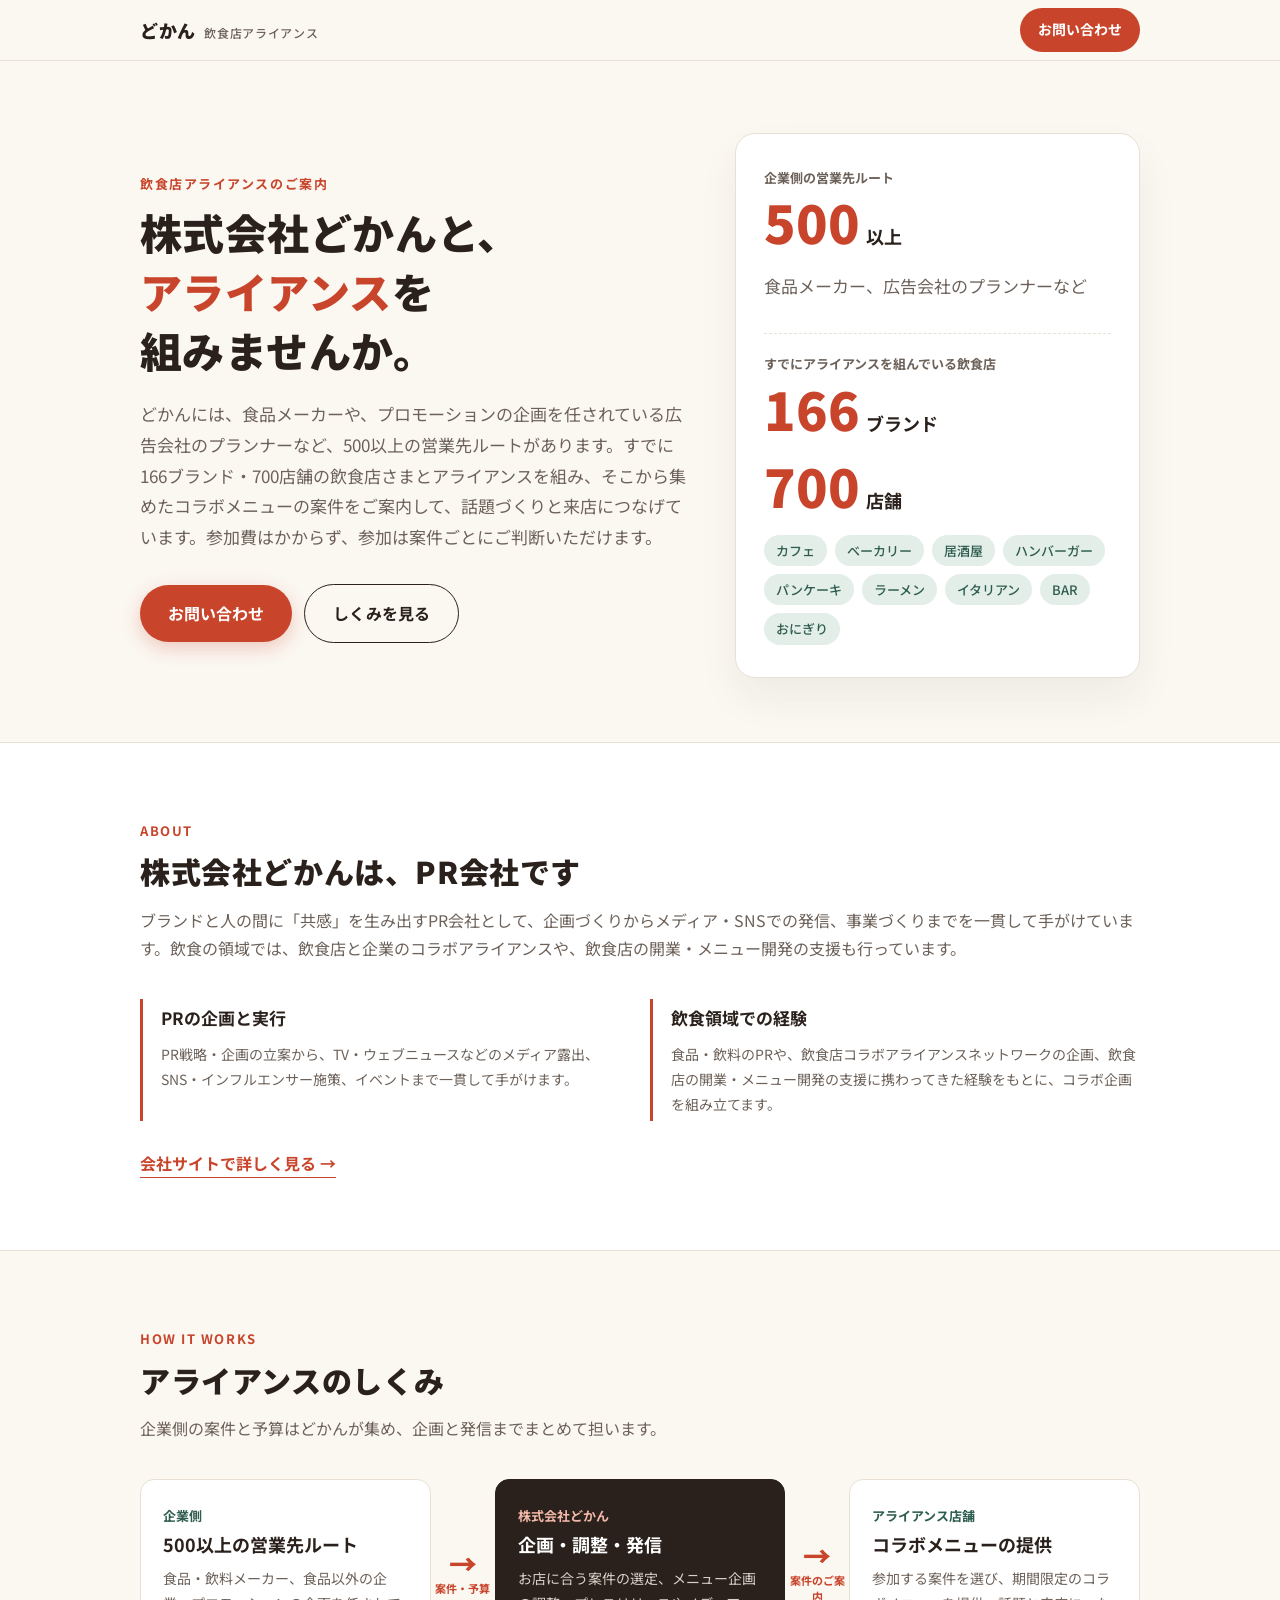
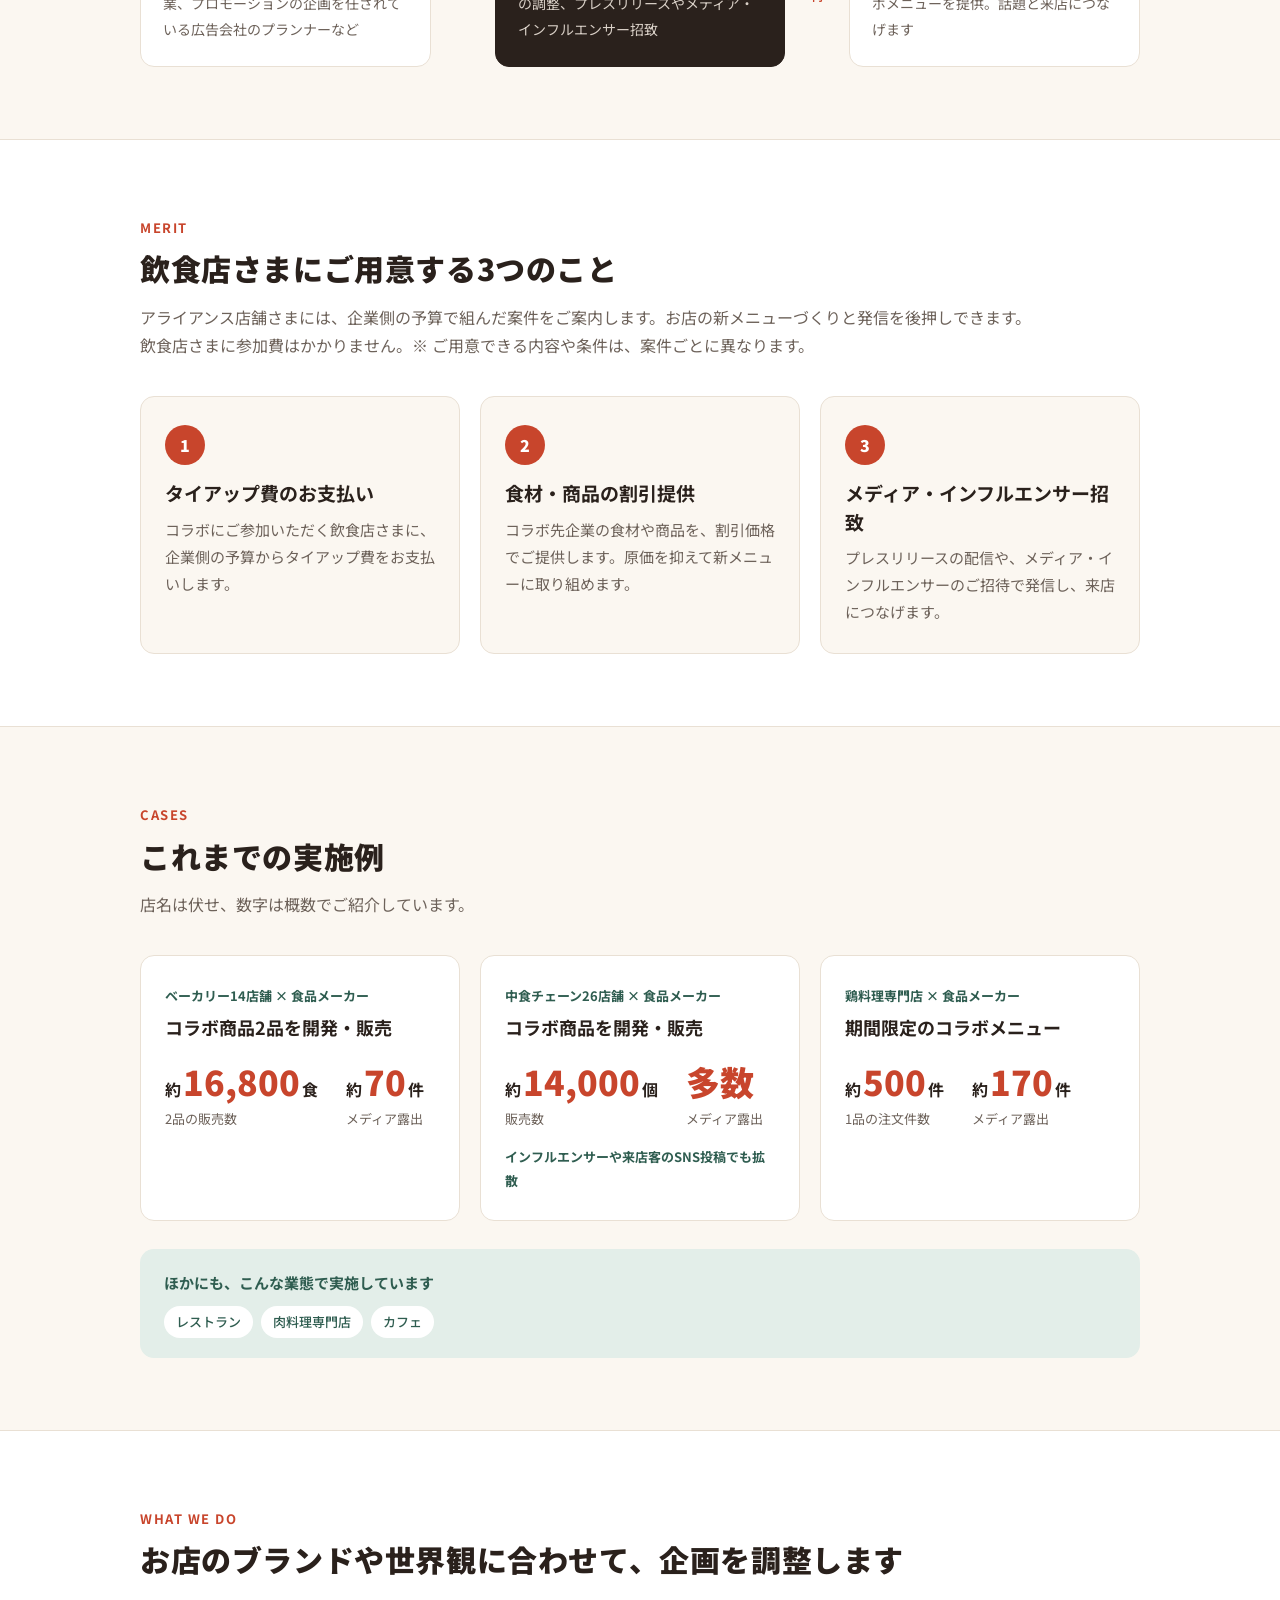
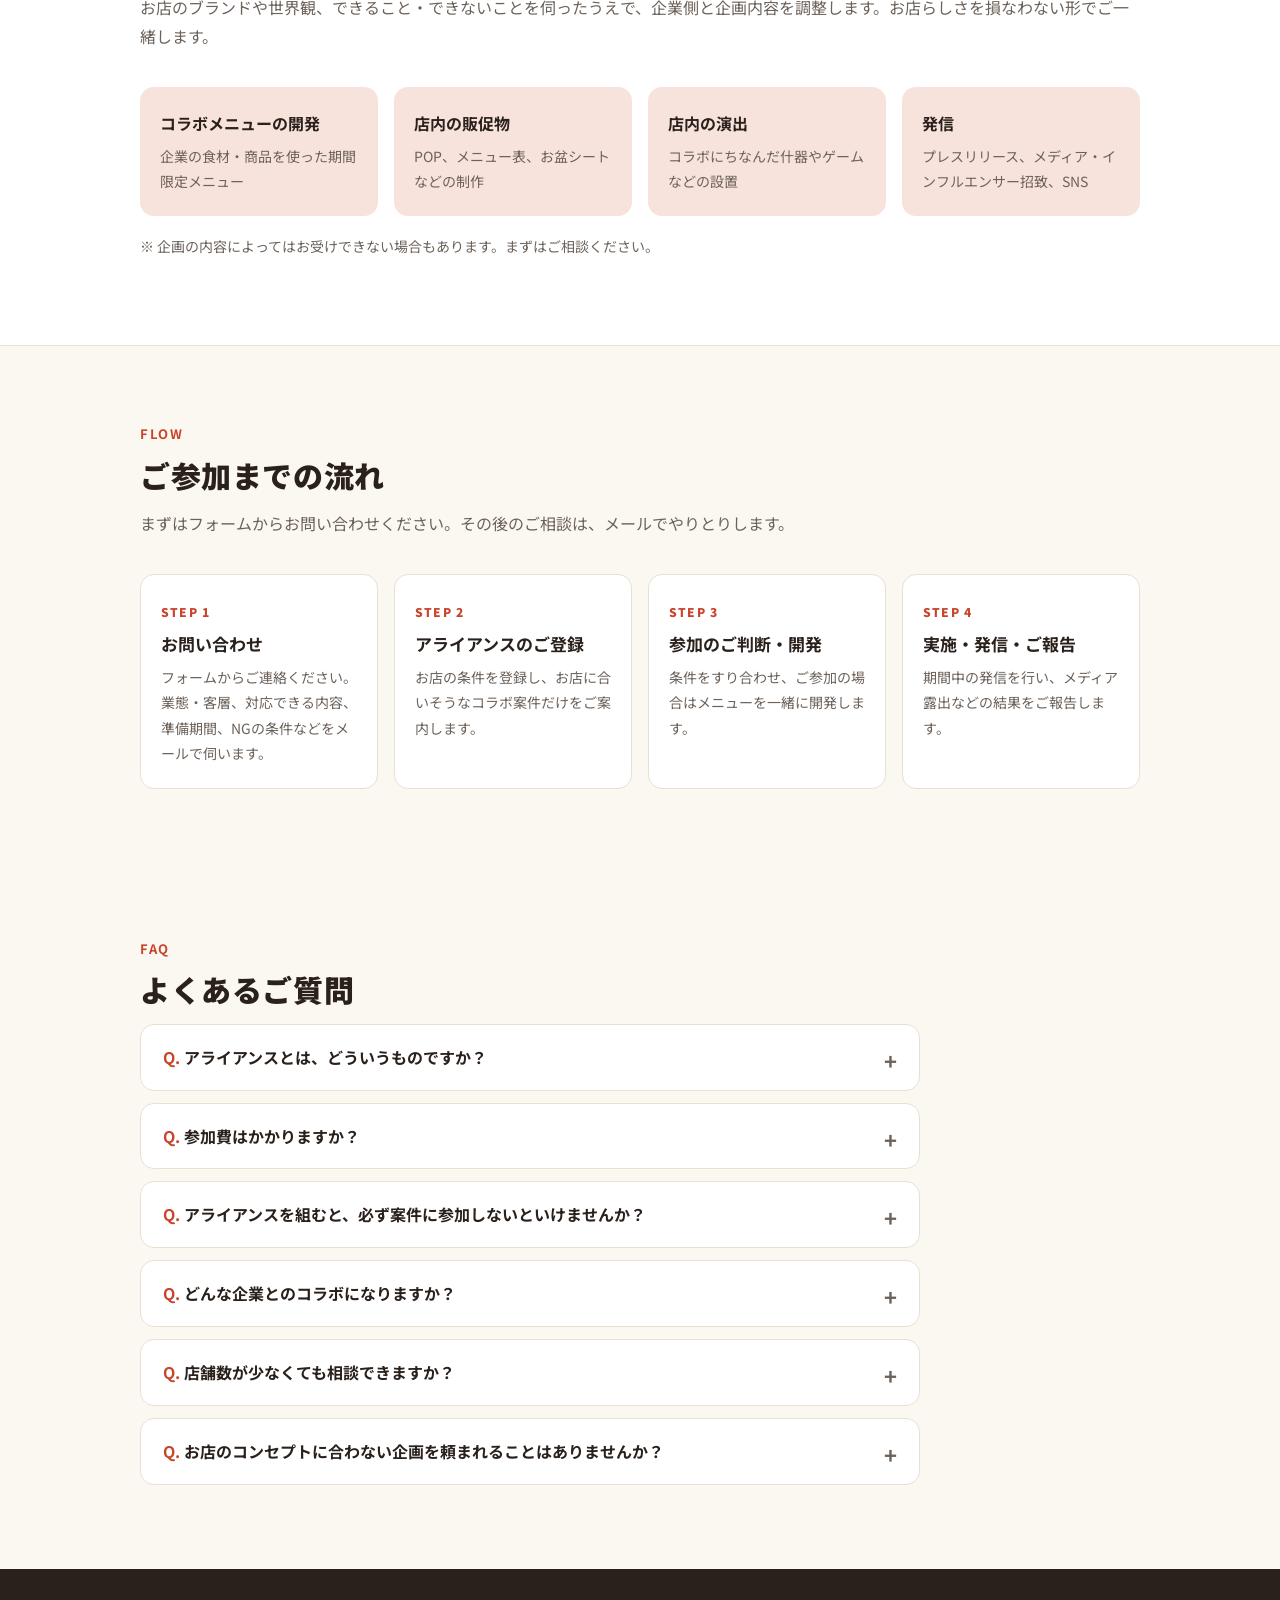
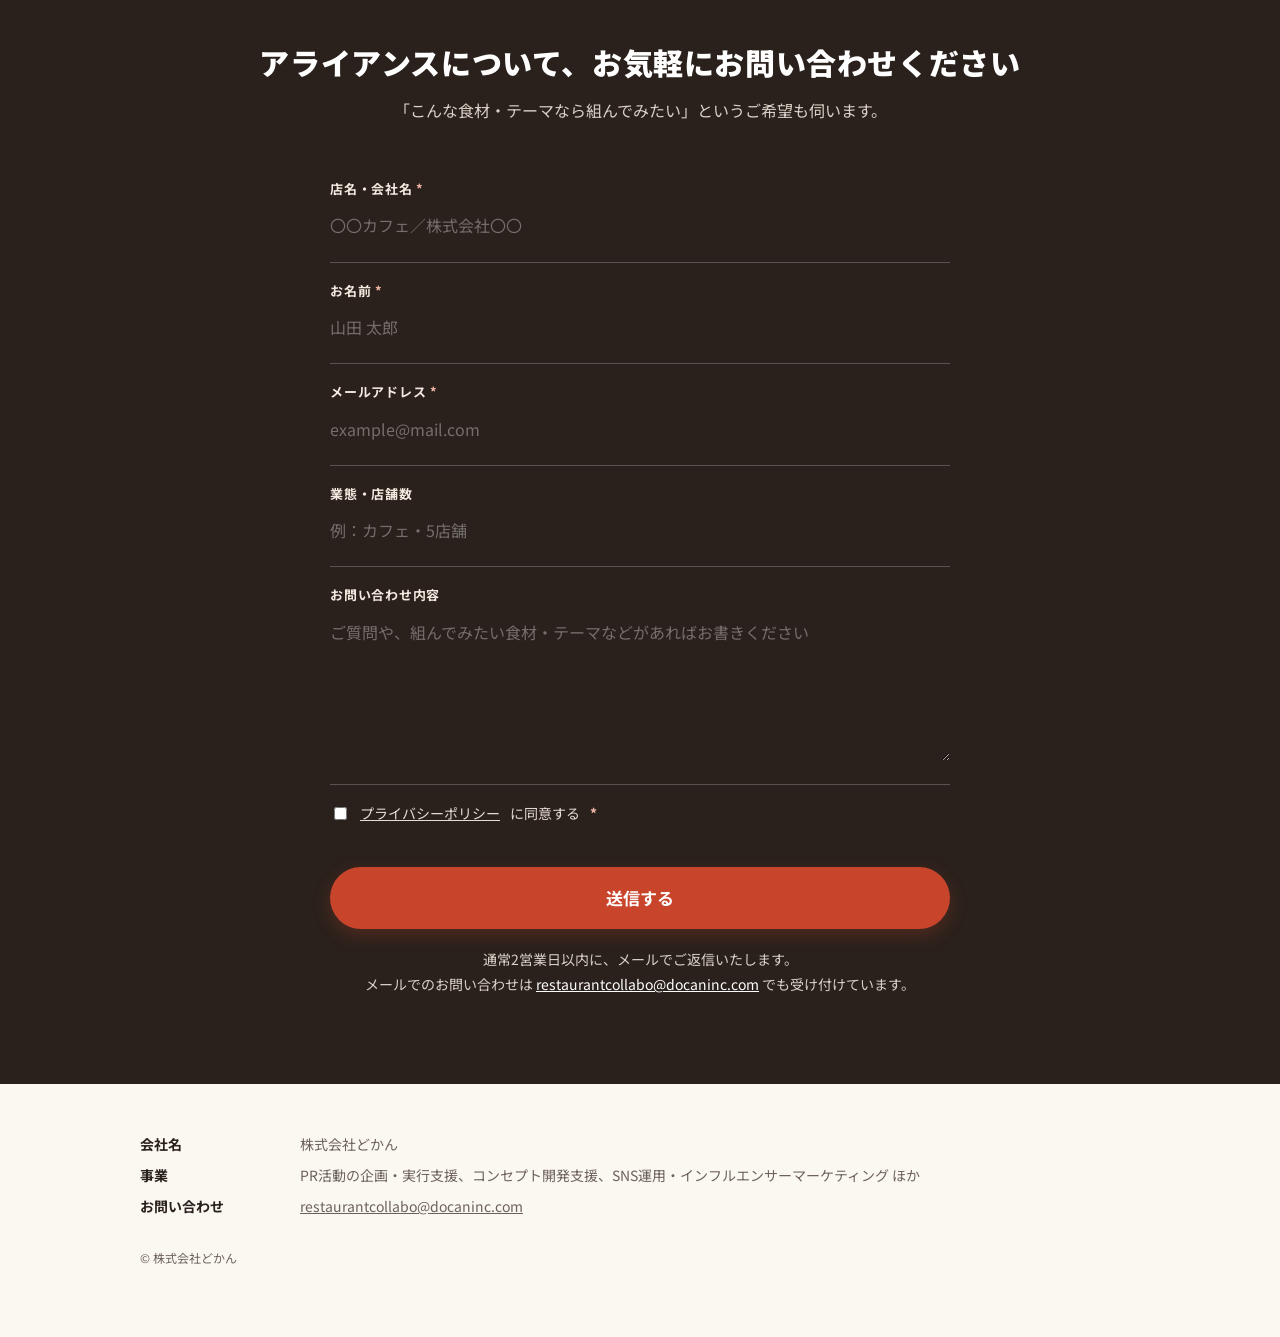
==== collabo/index.html @ 22792f96 "Microsoft Clarity（ヒートマップ・セッション録画）を導入 どこまで読まれ、どこで離脱しているかを見てサイト改善に使うため。  - コーポレート／PRエンジLP／飲食コラボLP 2種 の" ====
<!doctype html>
<html lang="ja">
<head>
<meta charset="utf-8">
<meta name="viewport" content="width=device-width, initial-scale=1">
<title>飲食店アライアンスのご案内｜株式会社どかん</title>
<meta name="robots" content="noindex, nofollow, noarchive">
<meta name="description" content="株式会社どかんの飲食店アライアンスのご案内。食品メーカーや広告会社のプランナーなど500以上の営業先ルートから集めたコラボ案件を、アライアンス店舗さまにご案内します。">
<link rel="icon" href="/favicon.ico" sizes="any">
<link rel="icon" href="/favicon.png" type="image/png">
<link rel="apple-touch-icon" href="/apple-touch-icon.png">
<!-- Google tag (gtag.js)：本体サイトと同じ計測ID -->
<script async src="https://www.googletagmanager.com/gtag/js?id=G-6XGNHTK50G"></script>
<script>
  window.dataLayer = window.dataLayer || [];
  function gtag(){dataLayer.push(arguments);}
  gtag('js', new Date());
  gtag('config', 'G-6XGNHTK50G');
</script>
<link rel="preconnect" href="https://fonts.googleapis.com">
<link rel="preconnect" href="https://fonts.gstatic.com" crossorigin>
<link href="https://fonts.googleapis.com/css2?family=Noto+Sans+JP:wght@400;500;700;900&display=swap" rel="stylesheet">
<style>
  :root {
    --bg: #fbf7f1;
    --surface: #ffffff;
    --ink: #2a211c;
    --muted: #6d625a;
    --line: #e9e0d4;
    --accent: #c8452c;
    --accent-ink: #ffffff;
    --accent-soft: #f7e3dc;
    --sub: #2f5d50;
    --sub-soft: #e3eee9;
    --radius: 14px;
    --max: 1040px;
  }
  * { box-sizing: border-box; }
  html { scroll-behavior: smooth; }
  body {
    margin: 0;
    background: var(--bg);
    color: var(--ink);
    font-family: "Noto Sans JP", "Hiragino Sans", "Yu Gothic", sans-serif;
    line-height: 1.8;
    font-size: 16px;
    -webkit-font-smoothing: antialiased;
  }
  a { color: inherit; }
  .wrap { max-width: var(--max); margin: 0 auto; padding: 0 20px; }
  section { padding: 72px 0; }
  h2 {
    font-size: clamp(22px, 3.2vw, 30px);
    line-height: 1.45;
    margin: 0 0 12px;
    font-weight: 900;
    letter-spacing: 0.02em;
  }
  .lead { color: var(--muted); margin: 0 0 36px; }
  .eyebrow {
    display: inline-block;
    font-size: 13px;
    font-weight: 700;
    color: var(--accent);
    letter-spacing: 0.12em;
    margin-bottom: 8px;
  }

  /* header */
  header.top {
    position: sticky; top: 0; z-index: 10;
    background: rgba(251, 247, 241, 0.92);
    backdrop-filter: blur(8px);
    border-bottom: 1px solid var(--line);
  }
  header.top .wrap { display: flex; align-items: center; justify-content: space-between; height: 60px; }
  .logo { font-weight: 900; font-size: 18px; letter-spacing: 0.04em; text-decoration: none; }
  .logo small { font-weight: 500; font-size: 12px; color: var(--muted); margin-left: 8px; }
  .btn {
    display: inline-flex; align-items: center; justify-content: center; gap: 8px;
    background: var(--accent); color: var(--accent-ink);
    font-weight: 700; text-decoration: none;
    padding: 14px 28px; border-radius: 999px;
    transition: transform .15s ease, box-shadow .15s ease;
    box-shadow: 0 6px 18px rgba(200, 69, 44, 0.25);
  }
  .btn:hover { transform: translateY(-1px); box-shadow: 0 10px 24px rgba(200, 69, 44, 0.3); }
  .btn.small { padding: 9px 18px; font-size: 14px; box-shadow: none; }
  .btn.ghost { background: transparent; color: var(--ink); border: 1.5px solid var(--ink); box-shadow: none; }

  /* hero */
  .hero { padding: 72px 0 64px; }
  .hero-grid { display: grid; grid-template-columns: 1.15fr 0.85fr; gap: 48px; align-items: center; }
  .hero h1 {
    font-size: clamp(26px, 3.9vw, 42px);
    line-height: 1.4;
    margin: 0 0 20px;
    font-weight: 900;
    letter-spacing: 0.01em;
  }
  .nw { display: inline-block; }
  .hero h1 em { font-style: normal; color: var(--accent); }
  .hero p { font-size: 17px; color: var(--muted); margin: 0 0 32px; }
  .hero-actions { display: flex; flex-wrap: wrap; gap: 12px; align-items: center; }
  .hero-note { font-size: 13px; color: var(--muted); }
  .stat-card {
    background: var(--surface);
    border: 1px solid var(--line);
    border-radius: 20px;
    padding: 32px 28px;
    box-shadow: 0 20px 40px rgba(42, 33, 28, 0.06);
  }
  .stat-card .label { font-size: 13px; color: var(--muted); font-weight: 700; }
  .stat-row { display: flex; align-items: baseline; gap: 6px; margin: 4px 0 18px; }
  .stat-row b { font-size: 52px; font-weight: 900; line-height: 1.1; color: var(--accent); font-variant-numeric: tabular-nums; }
  .stat-row span { font-size: 18px; font-weight: 700; }
  .stat-note { margin: -10px 0 16px; font-size: 13px; color: var(--muted); }
  .stat-row b.second { margin-left: 14px; }
  .stat-card hr { border: 0; border-top: 1px dashed var(--line); margin: 6px 0 18px; }
  .tags { display: flex; flex-wrap: wrap; gap: 8px; }
  .tag {
    font-size: 13px; font-weight: 500;
    background: var(--sub-soft); color: var(--sub);
    padding: 4px 12px; border-radius: 999px;
  }

  /* about */
  .about { background: var(--surface); border-top: 1px solid var(--line); border-bottom: 1px solid var(--line); }
  .about-grid { display: grid; grid-template-columns: repeat(2, 1fr); gap: 20px; }
  .about-item { border-left: 3px solid var(--accent); padding: 4px 0 4px 18px; }
  .about-item h3 { margin: 0 0 8px; font-size: 17px; }
  .about-item p { margin: 0; font-size: 14px; color: var(--muted); }
  .about-link { margin: 28px 0 0; font-weight: 700; }
  .about-link a { color: var(--accent); text-decoration: none; border-bottom: 1.5px solid currentColor; padding-bottom: 2px; }

  /* how */
  .how-grid { display: grid; grid-template-columns: 1fr 64px 1fr 64px 1fr; align-items: stretch; }
  .node { background: var(--surface); border: 1px solid var(--line); border-radius: var(--radius); padding: 24px 22px; }
  .node.center { background: var(--ink); color: #fff; border-color: var(--ink); }
  .node.center p { color: #d9d0c7; }
  .node.center .node-kind { color: #f3b8a8; }
  .node-kind { font-size: 13px; font-weight: 700; color: var(--sub); }
  .node h3 { margin: 4px 0 8px; font-size: 18px; line-height: 1.5; }
  .node p { margin: 0; font-size: 14px; color: var(--muted); }
  .arrow { display: flex; flex-direction: column; align-items: center; justify-content: center; gap: 4px; color: var(--accent); }
  .arrow::before { content: "→"; font-size: 28px; font-weight: 900; line-height: 1; }
  .arrow span { font-size: 11px; font-weight: 700; writing-mode: horizontal-tb; text-align: center; line-height: 1.4; }

  /* merits */
  .merits { background: var(--surface); border-top: 1px solid var(--line); border-bottom: 1px solid var(--line); }
  .grid-3 { display: grid; grid-template-columns: repeat(3, 1fr); gap: 20px; }
  .merit {
    border: 1px solid var(--line); border-radius: var(--radius);
    padding: 28px 24px; background: var(--bg);
  }
  .merit .num {
    width: 40px; height: 40px; border-radius: 50%;
    display: grid; place-items: center;
    background: var(--accent); color: var(--accent-ink);
    font-weight: 900; margin-bottom: 14px;
  }
  .merit h3 { margin: 0 0 8px; font-size: 19px; line-height: 1.5; }
  .merit p { margin: 0; color: var(--muted); font-size: 15px; }

  /* cases */
  .cases-grid { display: grid; grid-template-columns: repeat(3, 1fr); gap: 20px; margin-bottom: 28px; }
  .case {
    background: var(--surface); border: 1px solid var(--line); border-radius: var(--radius);
    padding: 28px 24px;
  }
  .case .kind { font-size: 13px; font-weight: 700; color: var(--sub); }
  .case h3 { margin: 4px 0 18px; font-size: 18px; }
  .figs { display: flex; flex-wrap: wrap; gap: 28px; }
  .fig b { display: block; font-size: 34px; font-weight: 900; color: var(--accent); line-height: 1.2; font-variant-numeric: tabular-nums; }
  .fig b small { font-size: 16px; font-weight: 700; color: var(--ink); margin-left: 2px; }
  .fig b small.approx { margin: 0 2px 0 0; }
  .fig span { font-size: 13px; color: var(--muted); }
  .case-note { margin: 14px 0 0; font-size: 13px; font-weight: 700; color: var(--sub); }
  .case-types { background: var(--sub-soft); border-radius: var(--radius); padding: 20px 24px; }
  .case-types p { margin: 0 0 10px; font-weight: 700; color: var(--sub); font-size: 15px; }
  .case-types .tag { background: var(--surface); }

  /* can do */
  .cando { background: var(--surface); border-top: 1px solid var(--line); border-bottom: 1px solid var(--line); }
  .grid-4 { display: grid; grid-template-columns: repeat(4, 1fr); gap: 16px; }
  .cando-item {
    border-radius: var(--radius); padding: 22px 20px; background: var(--accent-soft);
  }
  .cando-item h3 { margin: 0 0 6px; font-size: 16px; }
  .cando-item p { margin: 0; font-size: 14px; color: var(--muted); }
  .cando-note { margin-top: 18px; font-size: 14px; color: var(--muted); }

  /* flow */
  .flow { list-style: none; margin: 0; padding: 0; display: grid; grid-template-columns: repeat(4, 1fr); gap: 16px; counter-reset: step; }
  .flow li {
    position: relative; background: var(--surface); border: 1px solid var(--line);
    border-radius: var(--radius); padding: 26px 20px 22px;
  }
  .flow li::before {
    counter-increment: step; content: "STEP " counter(step);
    display: block; font-size: 12px; font-weight: 900; letter-spacing: 0.1em; color: var(--accent); margin-bottom: 6px;
  }
  .flow h3 { margin: 0 0 6px; font-size: 17px; }
  .flow p { margin: 0; font-size: 14px; color: var(--muted); }

  /* faq */
  .faq { max-width: 780px; }
  details {
    background: var(--surface); border: 1px solid var(--line); border-radius: var(--radius);
    padding: 18px 22px; margin-bottom: 12px;
  }
  summary { cursor: pointer; font-weight: 700; list-style: none; position: relative; padding-right: 28px; }
  summary::-webkit-details-marker { display: none; }
  summary::before { content: "Q. "; color: var(--accent); }
  summary::after { content: "+"; position: absolute; right: 0; top: -2px; font-size: 22px; color: var(--muted); }
  details[open] summary::after { content: "−"; }
  details p { margin: 12px 0 0; color: var(--muted); font-size: 15px; }

  /* cta */
  .cta { background: var(--ink); color: #fff; text-align: center; }
  .cta h2 { color: #fff; }
  .cta .lead { color: #d9d0c7; }
  .cta .btn { font-size: 17px; padding: 16px 36px; }
  .cta-sub { margin-top: 18px; font-size: 14px; color: #d9d0c7; }
  .cta-sub a { color: #fff; }

  .lp-form { max-width: 620px; margin: 8px auto 0; text-align: left; }
  .lp-form label { display: block; padding: 16px 0; border-bottom: 1px solid rgba(255,255,255,.22); }
  .lp-form label > span { display: block; margin-bottom: 6px; font-size: 13px; font-weight: 700; letter-spacing: .06em; color: #f3e9e0; }
  .lp-form b { color: #f3b8a8; }
  .lp-form input[type=text], .lp-form input[type=email], .lp-form textarea {
    width: 100%; padding: 6px 0; border: 0; outline: 0; background: transparent; color: #fff; font: inherit; font-size: 16px; line-height: 1.7; resize: vertical;
  }
  .lp-form input::placeholder, .lp-form textarea::placeholder { color: rgba(255,255,255,.35); }
  .lp-form label:focus-within { border-color: #fff; }
  .lp-form .consent { display: flex; align-items: center; gap: 10px; border-bottom: 0; font-size: 14px; color: #e6ddd4; }
  .lp-form .consent input { width: auto; accent-color: #fff; }
  .lp-form .consent a { text-decoration: underline; }
  .lp-form .btn { display: flex; width: 100%; margin-top: 24px; border: 0; cursor: pointer; font: inherit; font-weight: 700; font-size: 17px; }

  /* company */
  footer { padding: 48px 0 56px; font-size: 14px; color: var(--muted); }
  .company { display: grid; grid-template-columns: 140px 1fr; gap: 6px 20px; margin: 0; }
  .company dt { font-weight: 700; color: var(--ink); }
  .company dd { margin: 0; }
  .copy { margin-top: 28px; font-size: 12px; }

  @media (max-width: 860px) {
    section { padding: 56px 0; }
    .hero { padding: 48px 0; }
    .hero-grid, .grid-3, .cases-grid { grid-template-columns: 1fr; }
    .how-grid, .about-grid { grid-template-columns: 1fr; }
    .arrow { flex-direction: row; padding: 10px 0; }
    .arrow::before { content: "↓"; }
    .grid-4, .flow { grid-template-columns: repeat(2, 1fr); }
    .logo small { display: none; }
  }
  @media (max-width: 520px) {
    body { font-size: 15px; }
    .wrap { padding: 0 16px; }
    .grid-4, .flow { grid-template-columns: 1fr; }
    .stat-row b { font-size: 44px; }
    .company { grid-template-columns: 1fr; }
    .company dt { margin-top: 8px; }
    .hero-actions .btn { width: 100%; }
    header.top .btn.small { padding: 8px 14px; }
  }
</style>
<!-- Microsoft Clarity（ヒートマップ・セッション録画）。ローカル確認を計測に混ぜないよう docaninc.com 上でだけ読み込む -->
<script>
  if (/(^|\.)docaninc\.com$/.test(location.hostname)) {
    (function(c,l,a,r,i,t,y){
      c[a]=c[a]||function(){(c[a].q=c[a].q||[]).push(arguments)};
      t=l.createElement(r);t.async=1;t.src="https://www.clarity.ms/tag/"+i;
      y=l.getElementsByTagName(r)[0];y.parentNode.insertBefore(t,y);
    })(window, document, "clarity", "script", "z22ms6tdtg");
  }
</script>
</head>
<body>

<header class="top">
  <div class="wrap">
    <a class="logo" href="/">どかん<small>飲食店アライアンス</small></a>
    <a class="btn small" href="#contact">お問い合わせ</a>
  </div>
</header>

<main>
  <section class="hero">
    <div class="wrap hero-grid">
      <div>
        <span class="eyebrow">飲食店アライアンスのご案内</span>
        <h1><span class="nw">株式会社どかんと、</span><br><span class="nw"><em>アライアンス</em>を</span><span class="nw">組みませんか。</span></h1>
        <p>どかんには、食品メーカーや、プロモーションの企画を任されている広告会社のプランナーなど、500以上の営業先ルートがあります。すでに166ブランド・700店舗の飲食店さまとアライアンスを組み、そこから集めたコラボメニューの案件をご案内して、話題づくりと来店につなげています。参加費はかからず、参加は案件ごとにご判断いただけます。</p>
        <div class="hero-actions">
          <a class="btn" href="#contact">お問い合わせ</a>
          <a class="btn ghost" href="#how">しくみを見る</a>
        </div>
      </div>
      <div class="stat-card" aria-label="どかんの規模">
        <div class="label">企業側の営業先ルート</div>
        <div class="stat-row"><b>500</b><span>以上</span></div>
        <p class="stat-note">食品メーカー、広告会社のプランナーなど</p>
        <hr>
        <div class="label">すでにアライアンスを組んでいる飲食店</div>
        <div class="stat-row"><b>166</b><span>ブランド</span></div>
        <div class="stat-row"><b>700</b><span>店舗</span></div>
        <div class="tags">
          <span class="tag">カフェ</span><span class="tag">ベーカリー</span><span class="tag">居酒屋</span>
          <span class="tag">ハンバーガー</span><span class="tag">パンケーキ</span><span class="tag">ラーメン</span>
          <span class="tag">イタリアン</span><span class="tag">BAR</span><span class="tag">おにぎり</span>
        </div>
      </div>
    </div>
  </section>

  <section class="about" id="about">
    <div class="wrap">
      <span class="eyebrow">ABOUT</span>
      <h2>株式会社どかんは、<span class="nw">PR会社です</span></h2>
      <p class="lead">ブランドと人の間に「共感」を生み出すPR会社として、企画づくりからメディア・SNSでの発信、事業づくりまでを一貫して手がけています。飲食の領域では、飲食店と企業のコラボアライアンスや、飲食店の開業・メニュー開発の支援も行っています。</p>
      <div class="about-grid">
        <div class="about-item">
          <h3>PRの企画と実行</h3>
          <p>PR戦略・企画の立案から、TV・ウェブニュースなどのメディア露出、SNS・インフルエンサー施策、イベントまで一貫して手がけます。</p>
        </div>
        <div class="about-item">
          <h3>飲食領域での経験</h3>
          <p>食品・飲料のPRや、飲食店コラボアライアンスネットワークの企画、飲食店の開業・メニュー開発の支援に携わってきた経験をもとに、コラボ企画を組み立てます。</p>
        </div>
      </div>
      <p class="about-link"><a href="/" target="_blank" rel="noopener">会社サイトで詳しく見る →</a></p>
    </div>
  </section>

  <section class="how" id="how">
    <div class="wrap">
      <span class="eyebrow">HOW IT WORKS</span>
      <h2>アライアンスの<span class="nw">しくみ</span></h2>
      <p class="lead">企業側の案件と予算はどかんが集め、企画と発信までまとめて担います。</p>
      <div class="how-grid">
        <div class="node">
          <div class="node-kind">企業側</div>
          <h3>500以上の営業先ルート</h3>
          <p>食品・飲料メーカー、食品以外の企業、プロモーションの企画を任されている広告会社のプランナーなど</p>
        </div>
        <div class="arrow" aria-hidden="true"><span>案件・予算</span></div>
        <div class="node center">
          <div class="node-kind">株式会社どかん</div>
          <h3>企画・調整・発信</h3>
          <p>お店に合う案件の選定、メニュー企画の調整、プレスリリースやメディア・インフルエンサー招致</p>
        </div>
        <div class="arrow" aria-hidden="true"><span>案件のご案内</span></div>
        <div class="node">
          <div class="node-kind">アライアンス店舗</div>
          <h3>コラボメニューの提供</h3>
          <p>参加する案件を選び、期間限定のコラボメニューを提供。話題と来店につなげます</p>
        </div>
      </div>
    </div>
  </section>

  <section class="merits" id="merit">
    <div class="wrap">
      <span class="eyebrow">MERIT</span>
      <h2>飲食店さまに<span class="nw">ご用意する3つのこと</span></h2>
      <p class="lead">アライアンス店舗さまには、企業側の予算で組んだ案件をご案内します。お店の新メニューづくりと発信を後押しできます。<br>飲食店さまに参加費はかかりません。※ ご用意できる内容や条件は、案件ごとに異なります。</p>
      <div class="grid-3">
        <div class="merit">
          <div class="num">1</div>
          <h3>タイアップ費のお支払い</h3>
          <p>コラボにご参加いただく飲食店さまに、企業側の予算からタイアップ費をお支払いします。</p>
        </div>
        <div class="merit">
          <div class="num">2</div>
          <h3>食材・商品の割引提供</h3>
          <p>コラボ先企業の食材や商品を、割引価格でご提供します。原価を抑えて新メニューに取り組めます。</p>
        </div>
        <div class="merit">
          <div class="num">3</div>
          <h3>メディア・インフルエンサー招致</h3>
          <p>プレスリリースの配信や、メディア・インフルエンサーのご招待で発信し、来店につなげます。</p>
        </div>
      </div>
    </div>
  </section>

  <section id="cases">
    <div class="wrap">
      <span class="eyebrow">CASES</span>
      <h2>これまでの実施例</h2>
      <p class="lead">店名は伏せ、数字は概数でご紹介しています。</p>
      <div class="cases-grid">
        <div class="case">
          <div class="kind">ベーカリー14店舗 × 食品メーカー</div>
          <h3>コラボ商品2品を開発・販売</h3>
          <div class="figs">
            <div class="fig"><b><small class="approx">約</small>16,800<small>食</small></b><span>2品の販売数</span></div>
            <div class="fig"><b><small class="approx">約</small>70<small>件</small></b><span>メディア露出</span></div>
          </div>
        </div>
        <div class="case">
          <div class="kind">中食チェーン26店舗 × 食品メーカー</div>
          <h3>コラボ商品を開発・販売</h3>
          <div class="figs">
            <div class="fig"><b><small class="approx">約</small>14,000<small>個</small></b><span>販売数</span></div>
            <div class="fig"><b>多数</b><span>メディア露出</span></div>
          </div>
          <p class="case-note">インフルエンサーや来店客のSNS投稿でも拡散</p>
        </div>
        <div class="case">
          <div class="kind">鶏料理専門店 × 食品メーカー</div>
          <h3>期間限定のコラボメニュー</h3>
          <div class="figs">
            <div class="fig"><b><small class="approx">約</small>500<small>件</small></b><span>1品の注文件数</span></div>
            <div class="fig"><b><small class="approx">約</small>170<small>件</small></b><span>メディア露出</span></div>
          </div>
        </div>
      </div>
      <div class="case-types">
        <p>ほかにも、こんな業態で実施しています</p>
        <div class="tags">
          <span class="tag">レストラン</span>
          <span class="tag">肉料理専門店</span><span class="tag">カフェ</span>
        </div>
      </div>
    </div>
  </section>

  <section class="cando">
    <div class="wrap">
      <span class="eyebrow">WHAT WE DO</span>
      <h2>お店のブランドや世界観に<span class="nw">合わせて、企画を調整します</span></h2>
      <p class="lead">お店のブランドや世界観、できること・できないことを伺ったうえで、企業側と企画内容を調整します。お店らしさを損なわない形でご一緒します。</p>
      <div class="grid-4">
        <div class="cando-item"><h3>コラボメニューの開発</h3><p>企業の食材・商品を使った期間限定メニュー</p></div>
        <div class="cando-item"><h3>店内の販促物</h3><p>POP、メニュー表、お盆シートなどの制作</p></div>
        <div class="cando-item"><h3>店内の演出</h3><p>コラボにちなんだ什器やゲームなどの設置</p></div>
        <div class="cando-item"><h3>発信</h3><p>プレスリリース、メディア・インフルエンサー招致、SNS</p></div>
      </div>
      <p class="cando-note">※ 企画の内容によってはお受けできない場合もあります。まずはご相談ください。</p>
    </div>
  </section>

  <section id="flow">
    <div class="wrap">
      <span class="eyebrow">FLOW</span>
      <h2>ご参加までの流れ</h2>
      <p class="lead">まずはフォームからお問い合わせください。その後のご相談は、メールでやりとりします。</p>
      <ol class="flow">
        <li><h3>お問い合わせ</h3><p>フォームからご連絡ください。業態・客層、対応できる内容、準備期間、NGの条件などをメールで伺います。</p></li>
        <li><h3>アライアンスのご登録</h3><p>お店の条件を登録し、お店に合いそうなコラボ案件だけをご案内します。</p></li>
        <li><h3>参加のご判断・開発</h3><p>条件をすり合わせ、ご参加の場合はメニューを一緒に開発します。</p></li>
        <li><h3>実施・発信・ご報告</h3><p>期間中の発信を行い、メディア露出などの結果をご報告します。</p></li>
      </ol>
    </div>
  </section>

  <section id="faq">
    <div class="wrap">
      <span class="eyebrow">FAQ</span>
      <h2>よくあるご質問</h2>
      <div class="faq">
        <details>
          <summary>アライアンスとは、どういうものですか？</summary>
          <p>どかんが企業側から預かるコラボ案件を、条件に合うアライアンス店舗さまにご案内する提携です。最初のやりとりで、業態や対応できる内容、NGの条件を伺います。</p>
        </details>
        <details>
          <summary>参加費はかかりますか？</summary>
          <p>いいえ。飲食店さまに参加費はかかりません。</p>
        </details>
        <details>
          <summary>アライアンスを組むと、必ず案件に参加しないといけませんか？</summary>
          <p>いいえ。案件ごとに内容をご確認いただき、参加するかどうかをご判断いただけます。</p>
        </details>
        <details>
          <summary>どんな企業とのコラボになりますか？</summary>
          <p>食品・飲料メーカーのほか、食材の産地や、食品以外の企業とのコラボもあります。お店の業態や客層に合う案件をご案内します。</p>
        </details>
        <details>
          <summary>店舗数が少なくても相談できますか？</summary>
          <p>はい。チェーン店だけでなく、少ない店舗数の人気店さまにもご参加いただいています。まずはお気軽にご相談ください。</p>
        </details>
        <details>
          <summary>お店のコンセプトに合わない企画を頼まれることはありませんか？</summary>
          <p>最初のやりとりで、お店のブランドや世界観、対応できる内容、NGの条件を伺います。そのうえで、お店に合う案件だけをご案内し、企画も調整します。</p>
        </details>
      </div>
    </div>
  </section>

  <section class="cta" id="contact">
    <div class="wrap">
      <h2>アライアンスについて、<span class="nw">お気軽にお問い合わせください</span></h2>
      <p class="lead">「こんな食材・テーマなら組んでみたい」というご希望も伺います。</p>
      <form class="lp-form" action="https://formspree.io/f/xyezlnqn" method="POST">
        <input type="hidden" name="_subject" value="【飲食店アライアンス】お問い合わせ">
        <input type="hidden" name="inquiry_type" value="飲食店アライアンス（/collabo）">
        <label><span>店名・会社名 <b>*</b></span><input type="text" name="company" placeholder="〇〇カフェ／株式会社〇〇" required></label>
        <label><span>お名前 <b>*</b></span><input type="text" name="name" placeholder="山田 太郎" required></label>
        <label><span>メールアドレス <b>*</b></span><input type="email" name="email" placeholder="example@mail.com" required></label>
        <label><span>業態・店舗数</span><input type="text" name="business" placeholder="例：カフェ・5店舗"></label>
        <label><span>お問い合わせ内容</span><textarea name="message" rows="5" placeholder="ご質問や、組んでみたい食材・テーマなどがあればお書きください"></textarea></label>
        <label class="consent"><input type="checkbox" name="consent" required> <a href="/privacy.html" target="_blank" rel="noopener">プライバシーポリシー</a>に同意する <b>*</b></label>
        <button class="btn" type="submit">送信する</button>
      </form>
      <p class="cta-sub">通常2営業日以内に、メールでご返信いたします。<br>メールでのお問い合わせは <a href="mailto:restaurantcollabo@docaninc.com">restaurantcollabo@docaninc.com</a> でも受け付けています。</p>
    </div>
  </section>
</main>

<footer>
  <div class="wrap">
    <dl class="company">
      <dt>会社名</dt><dd>株式会社どかん</dd>
      <dt>事業</dt><dd>PR活動の企画・実行支援、コンセプト開発支援、SNS運用・インフルエンサーマーケティング ほか</dd>
      <dt>お問い合わせ</dt><dd><a href="mailto:restaurantcollabo@docaninc.com">restaurantcollabo@docaninc.com</a></dd>
    </dl>
    <p class="copy">© 株式会社どかん</p>
  </div>
</footer>


</body>
</html>
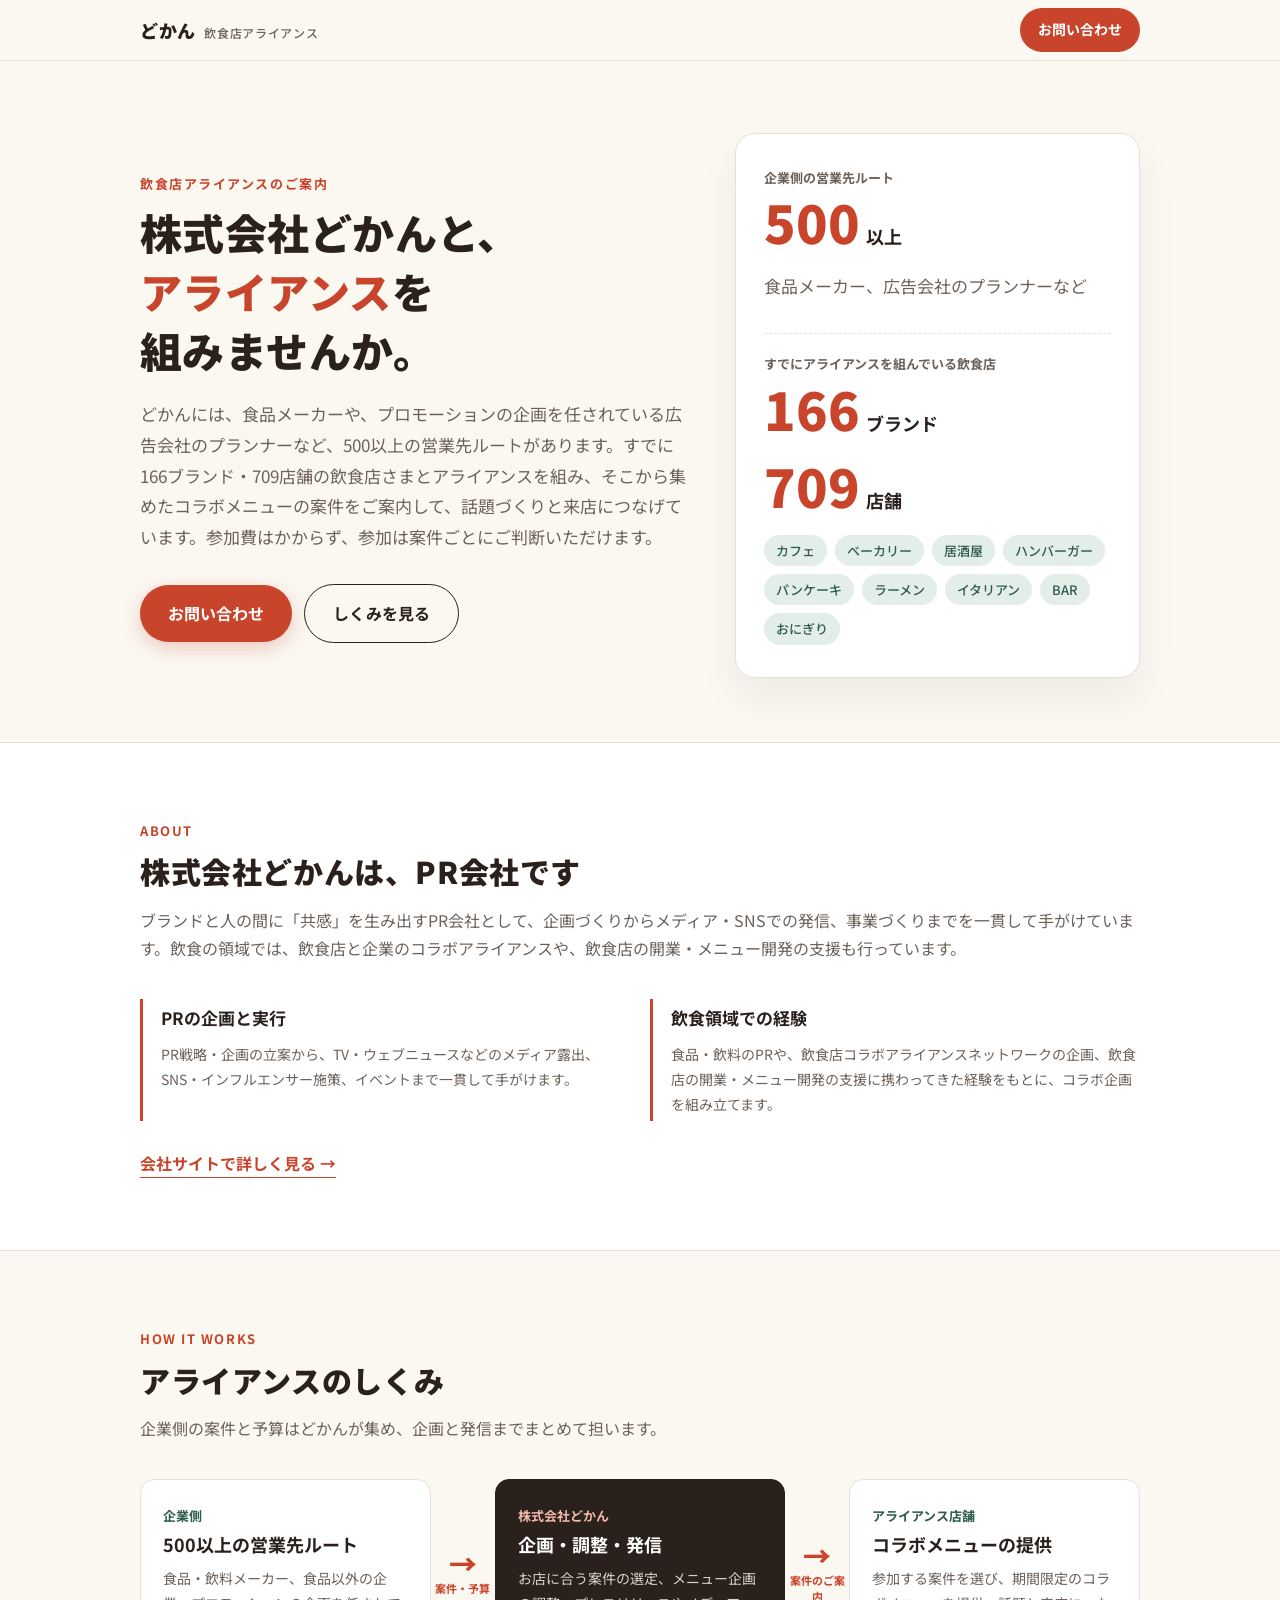
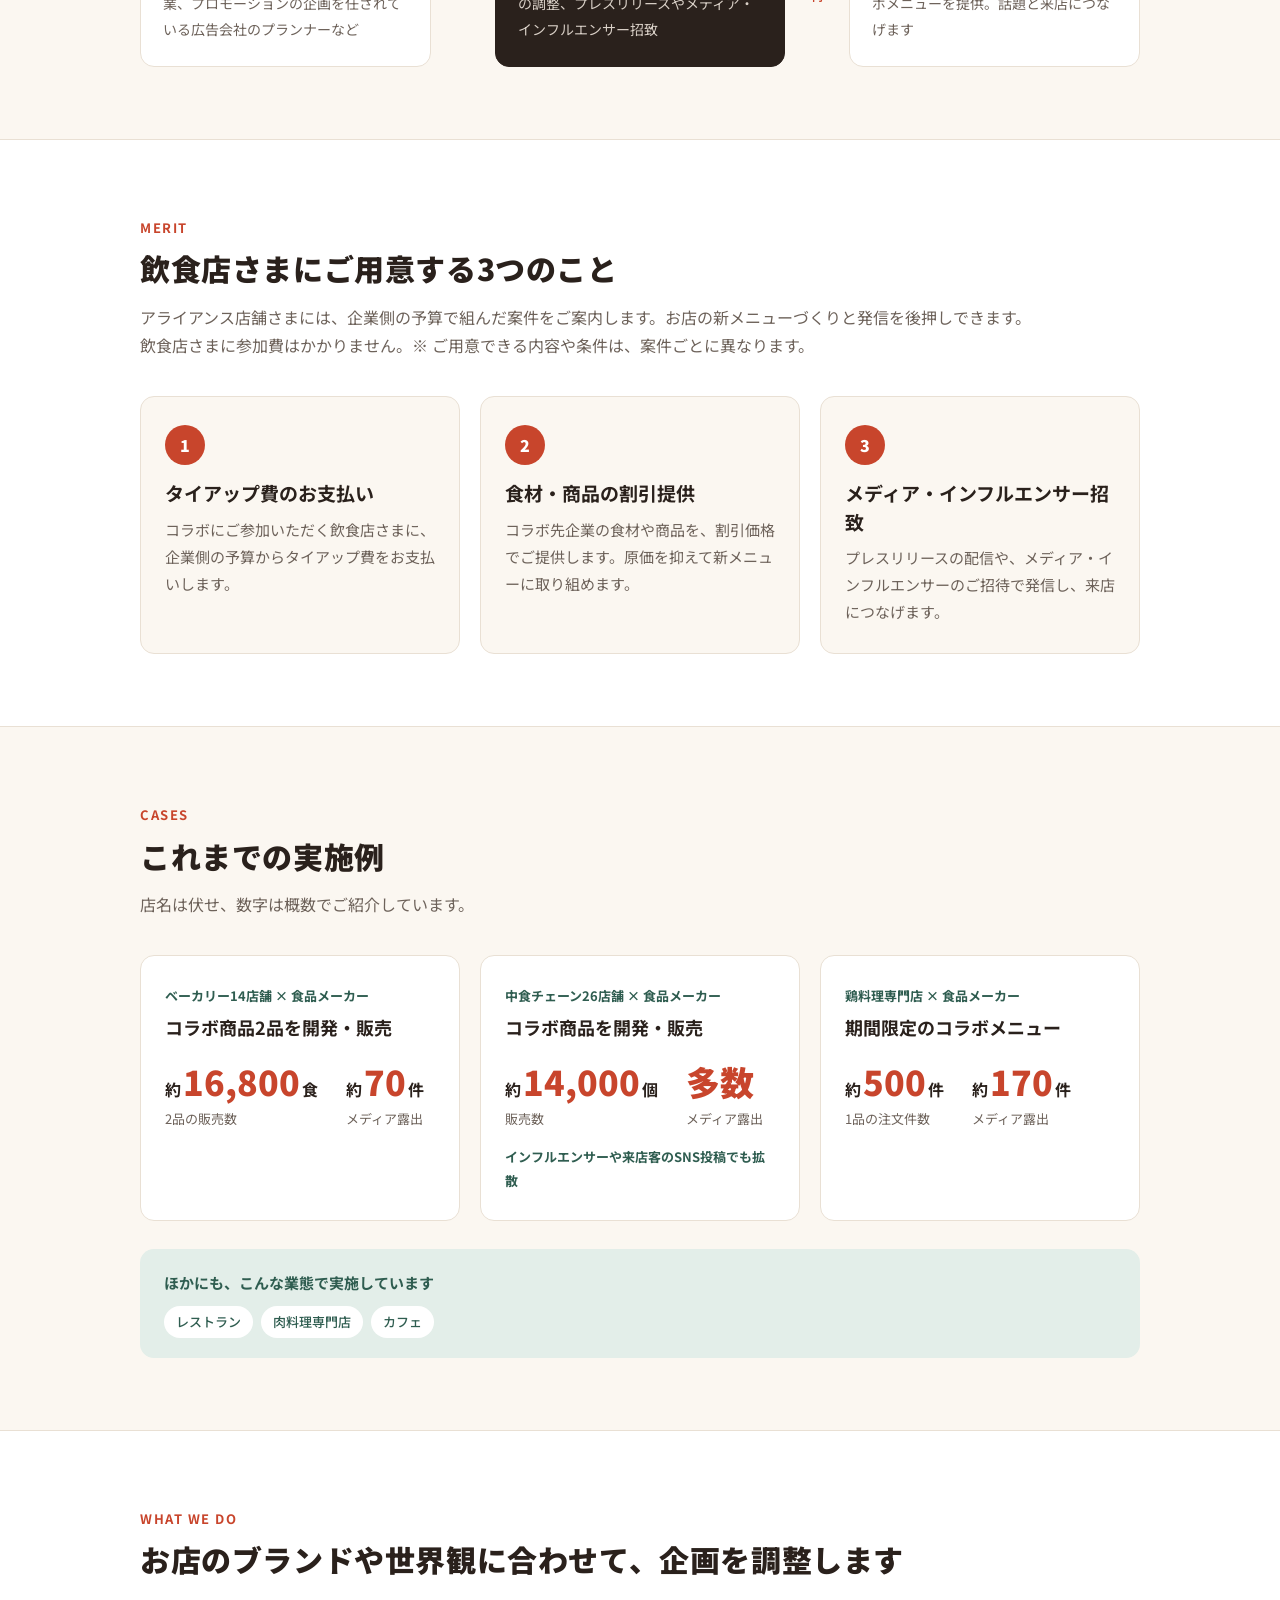
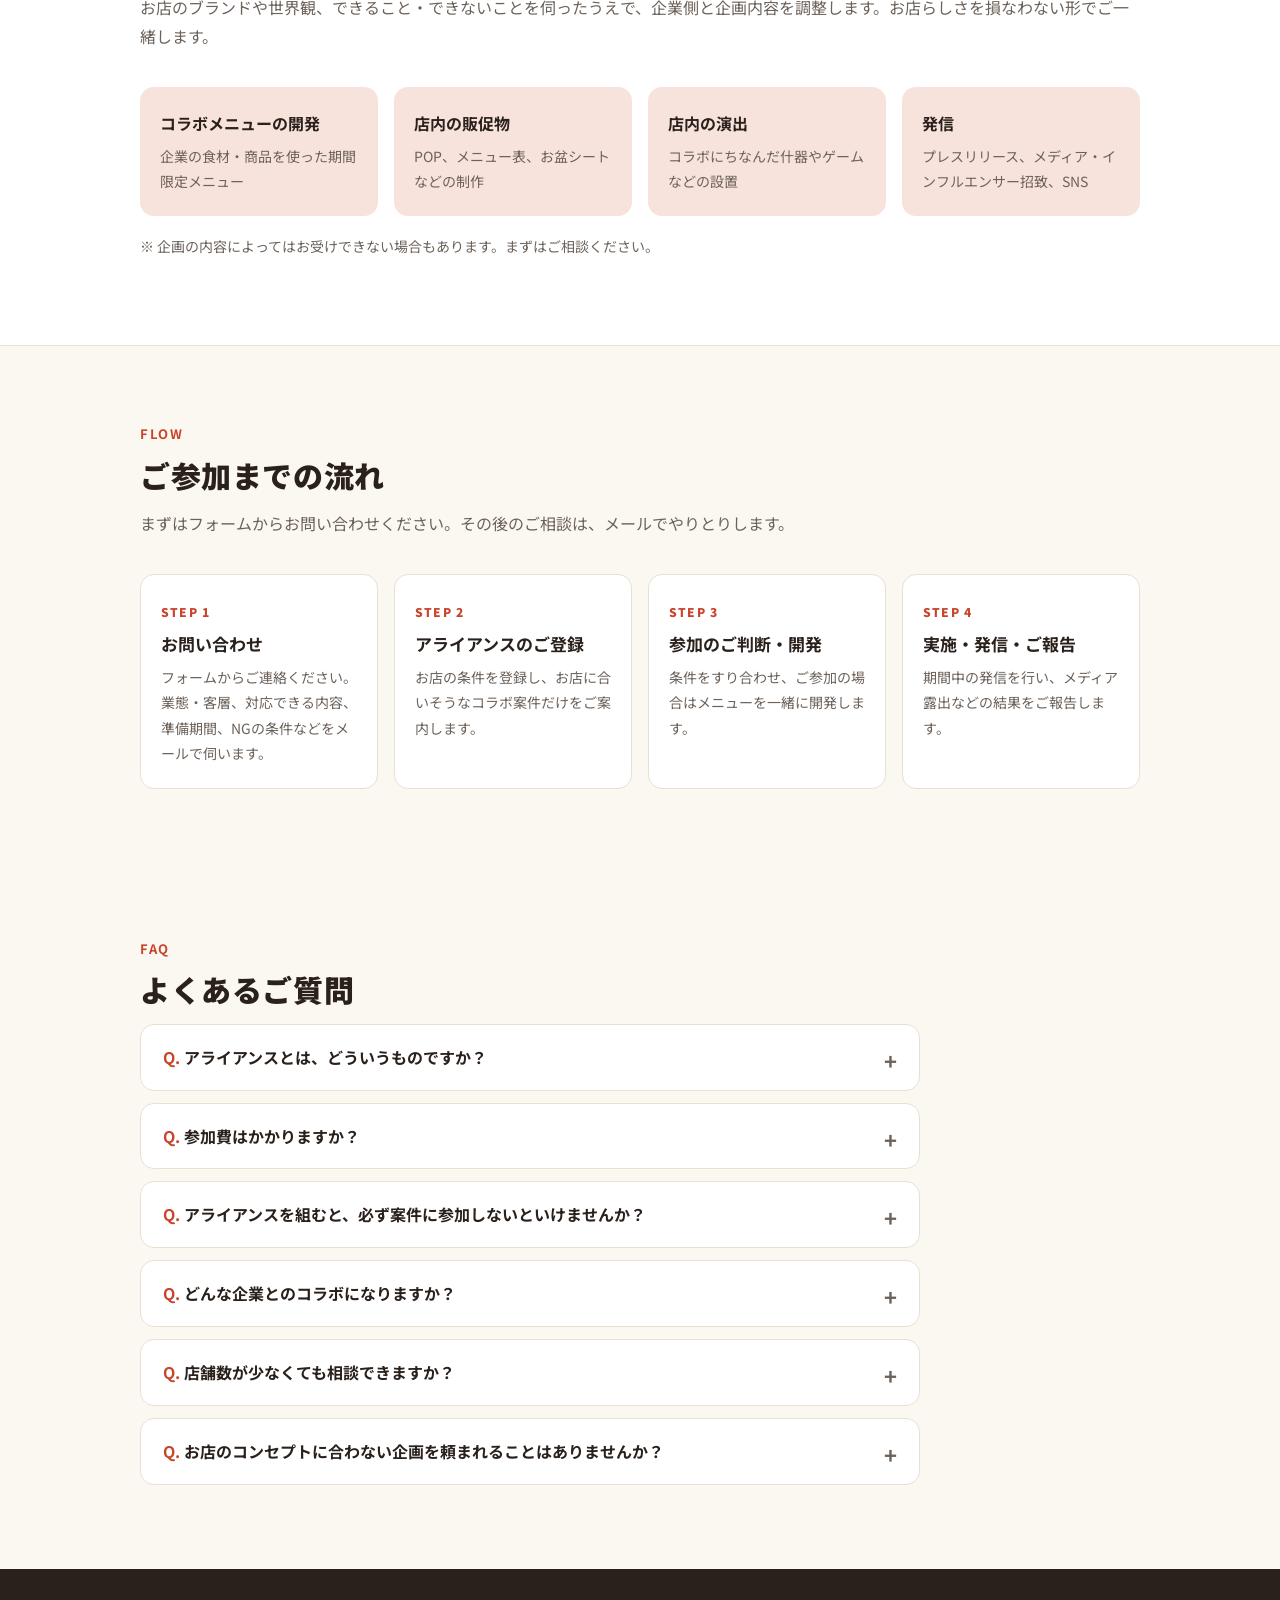
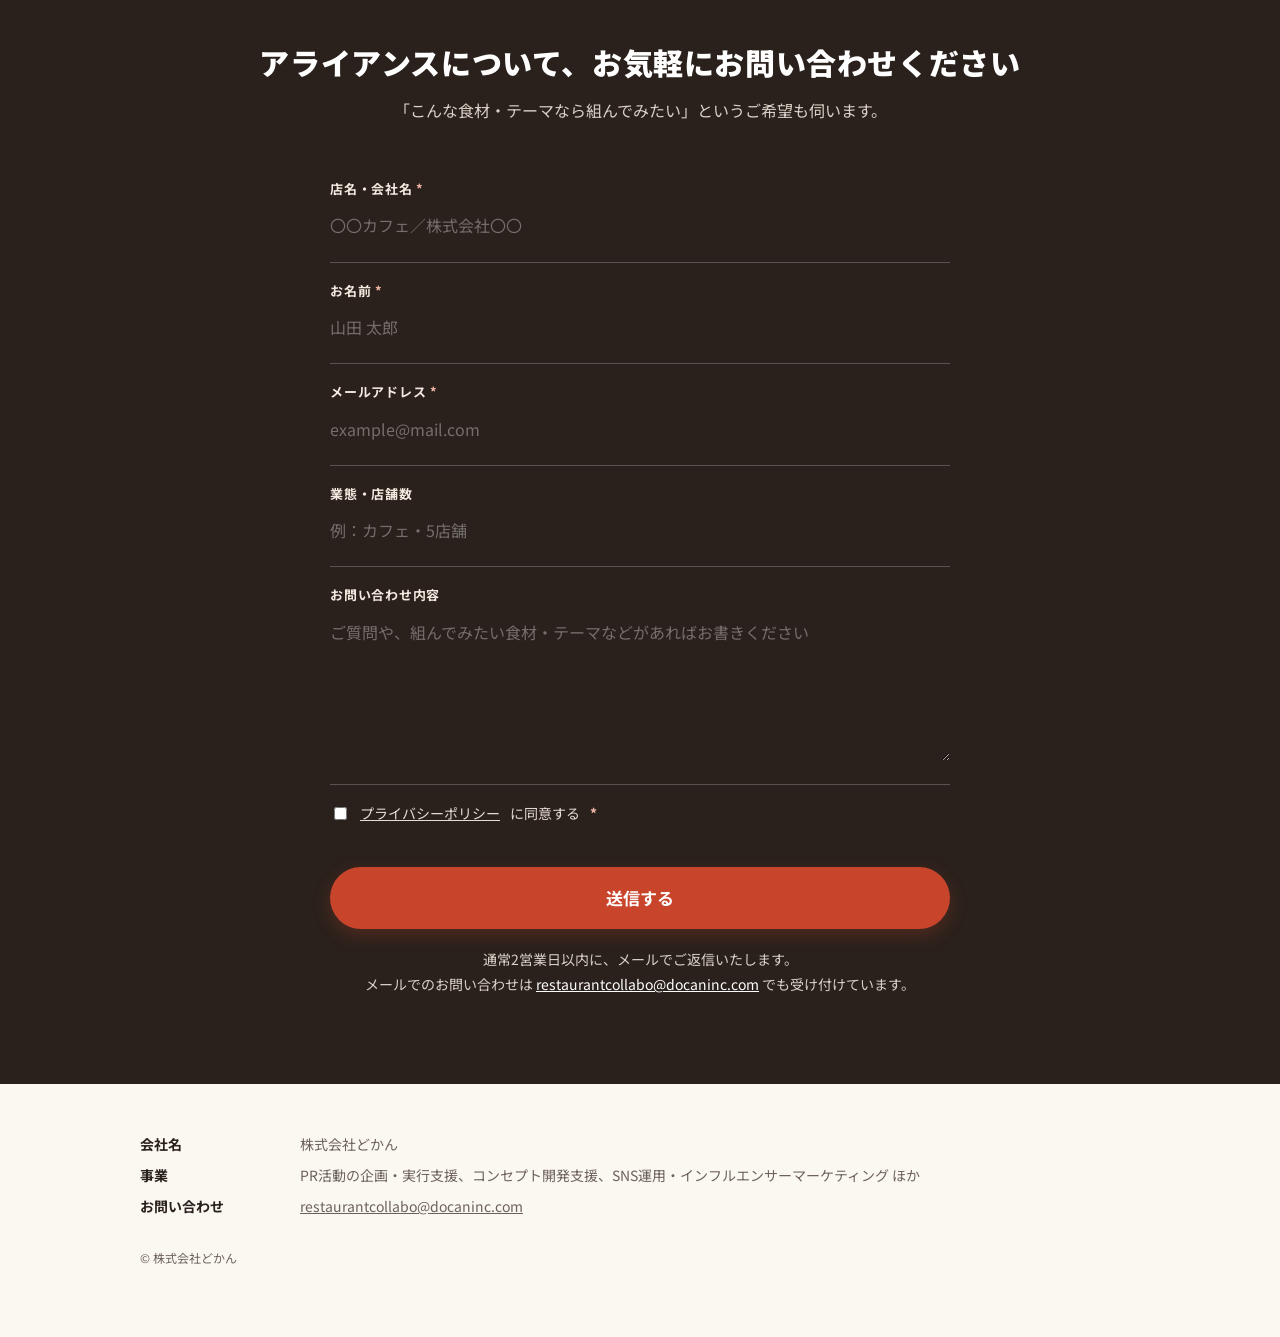
==== commit 61af5963: "飲食店向けLP：店舗数を最新（166ブランド・709店舗）に更新 Co-Authored-By: Claude Opus 5.5 <noreply@anthropic.com>" ====
--- a/collabo/index.html
+++ b/collabo/index.html
@@ -292,7 +292,7 @@
       <div>
         <span class="eyebrow">飲食店アライアンスのご案内</span>
         <h1><span class="nw">株式会社どかんと、</span><br><span class="nw"><em>アライアンス</em>を</span><span class="nw">組みませんか。</span></h1>
-        <p>どかんには、食品メーカーや、プロモーションの企画を任されている広告会社のプランナーなど、500以上の営業先ルートがあります。すでに166ブランド・700店舗の飲食店さまとアライアンスを組み、そこから集めたコラボメニューの案件をご案内して、話題づくりと来店につなげています。参加費はかからず、参加は案件ごとにご判断いただけます。</p>
+        <p>どかんには、食品メーカーや、プロモーションの企画を任されている広告会社のプランナーなど、500以上の営業先ルートがあります。すでに166ブランド・709店舗の飲食店さまとアライアンスを組み、そこから集めたコラボメニューの案件をご案内して、話題づくりと来店につなげています。参加費はかからず、参加は案件ごとにご判断いただけます。</p>
         <div class="hero-actions">
           <a class="btn" href="#contact">お問い合わせ</a>
           <a class="btn ghost" href="#how">しくみを見る</a>
@@ -305,7 +305,7 @@
         <hr>
         <div class="label">すでにアライアンスを組んでいる飲食店</div>
         <div class="stat-row"><b>166</b><span>ブランド</span></div>
-        <div class="stat-row"><b>700</b><span>店舗</span></div>
+        <div class="stat-row"><b>709</b><span>店舗</span></div>
         <div class="tags">
           <span class="tag">カフェ</span><span class="tag">ベーカリー</span><span class="tag">居酒屋</span>
           <span class="tag">ハンバーガー</span><span class="tag">パンケーキ</span><span class="tag">ラーメン</span>
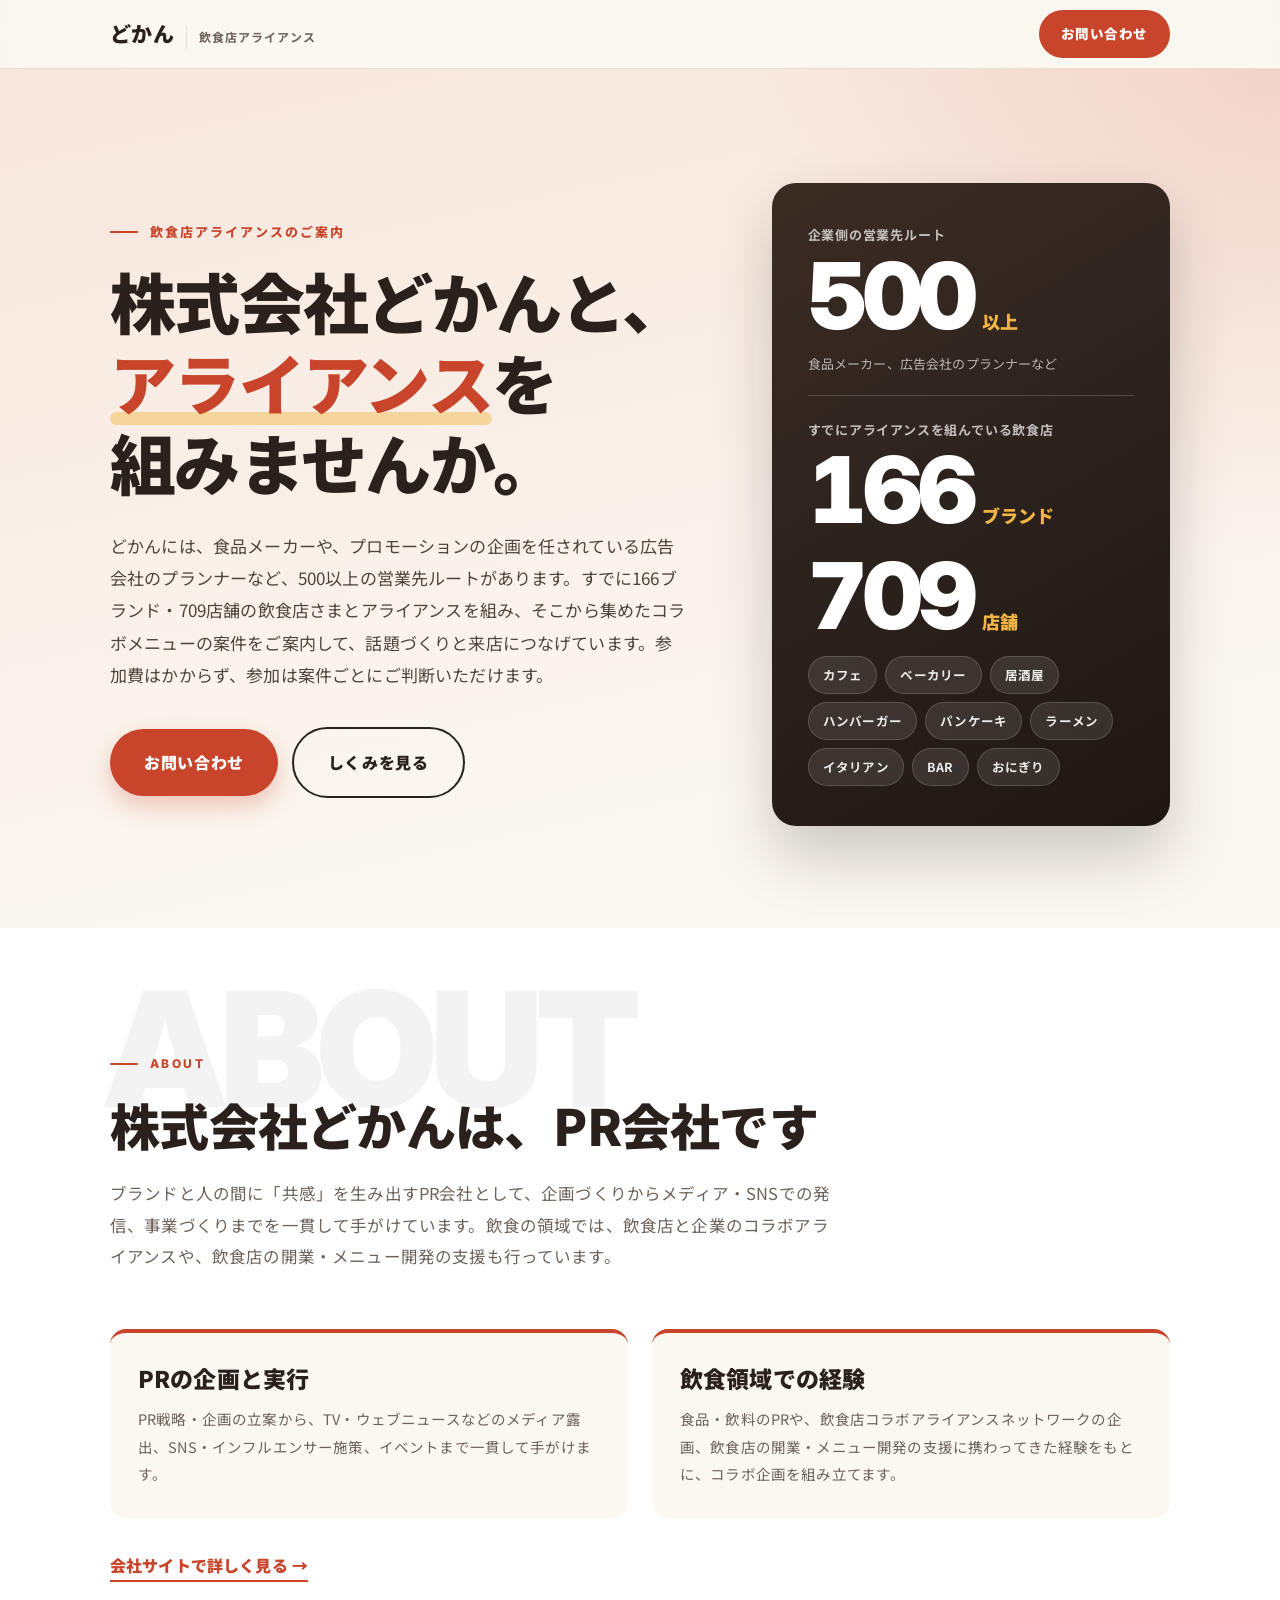
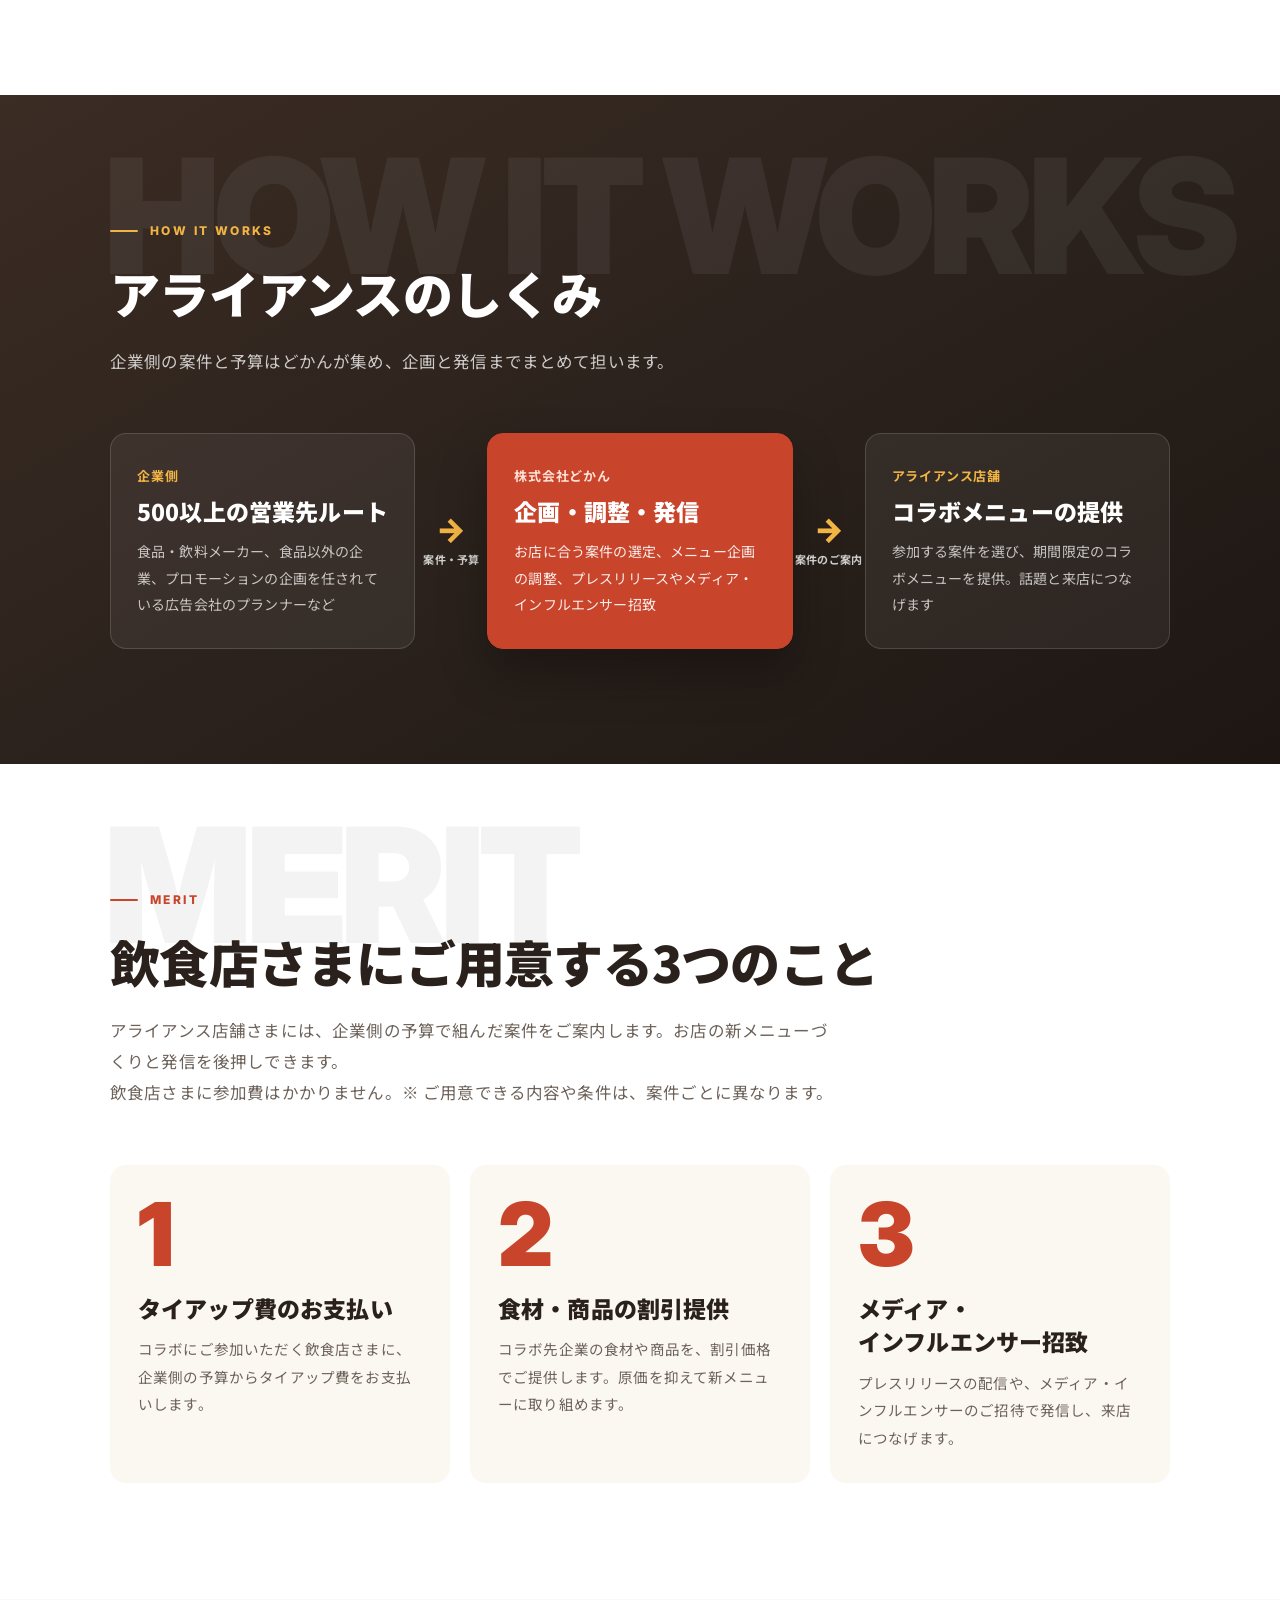
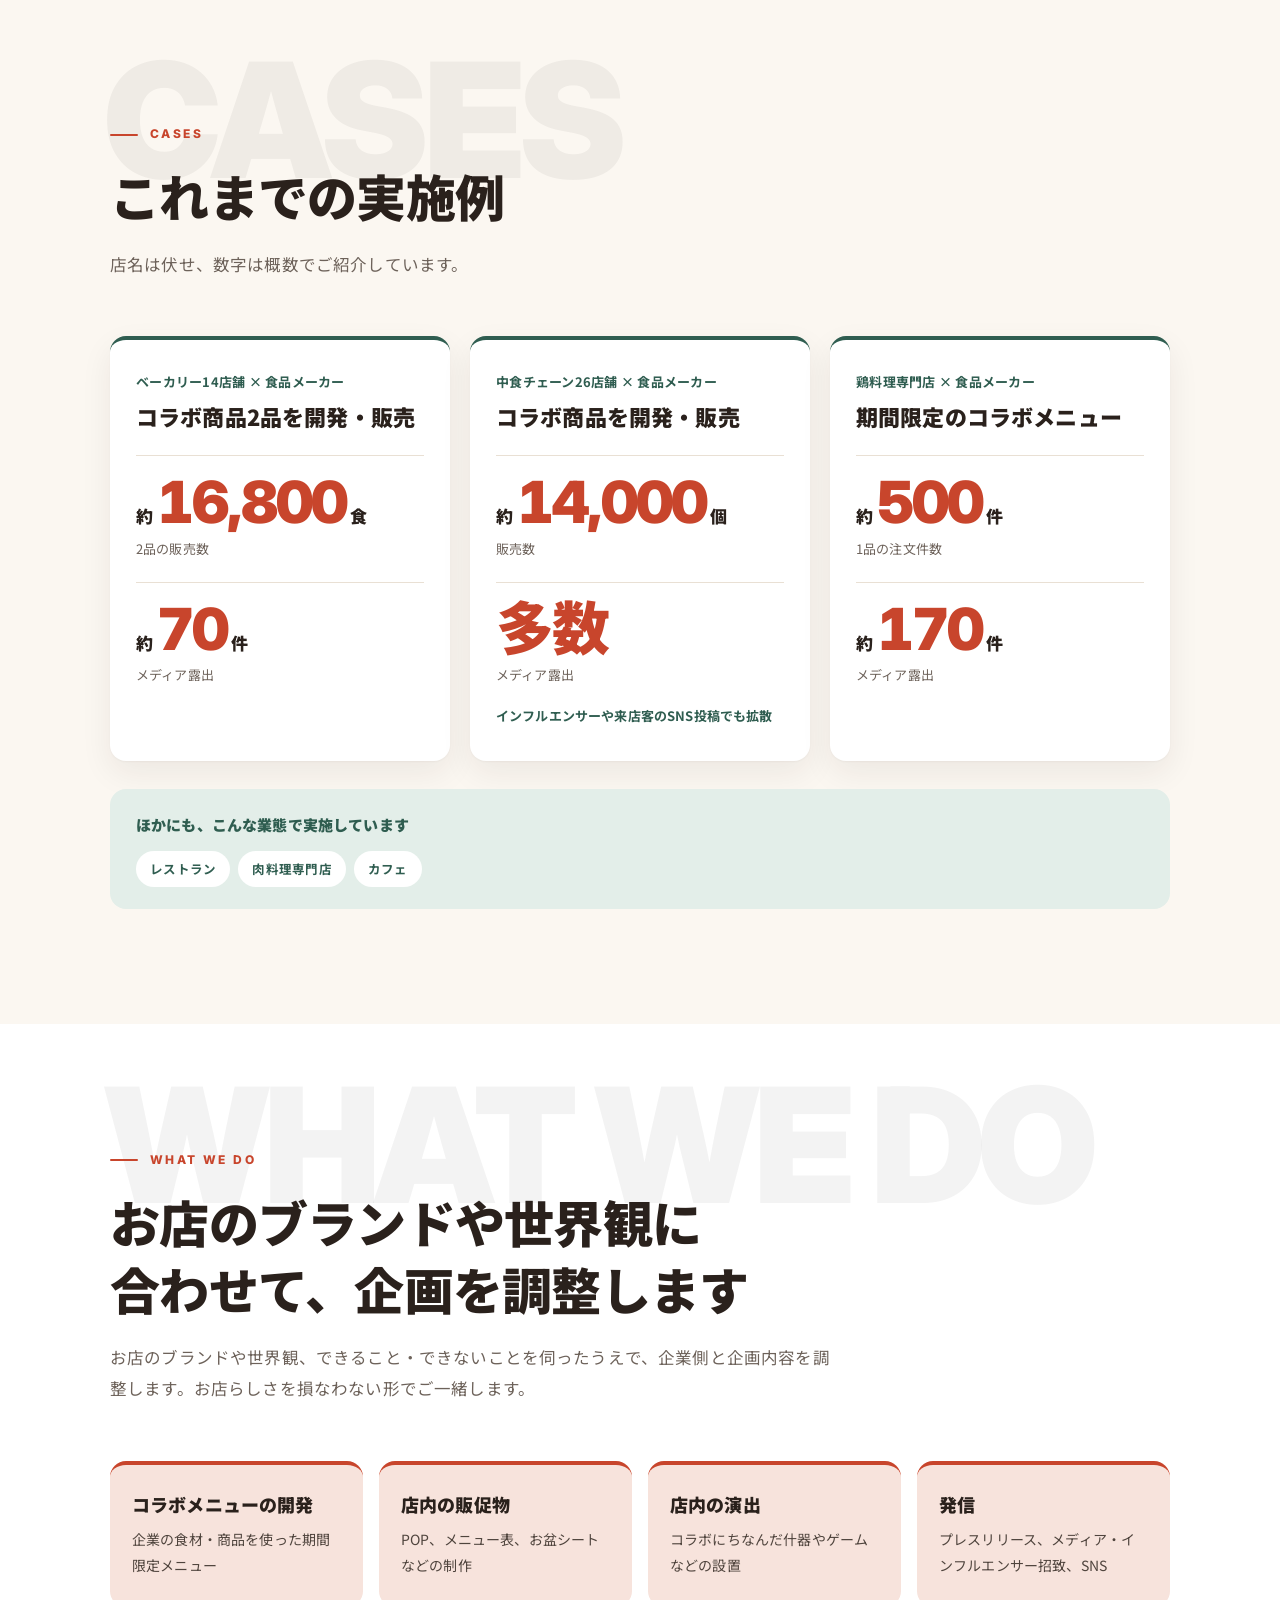
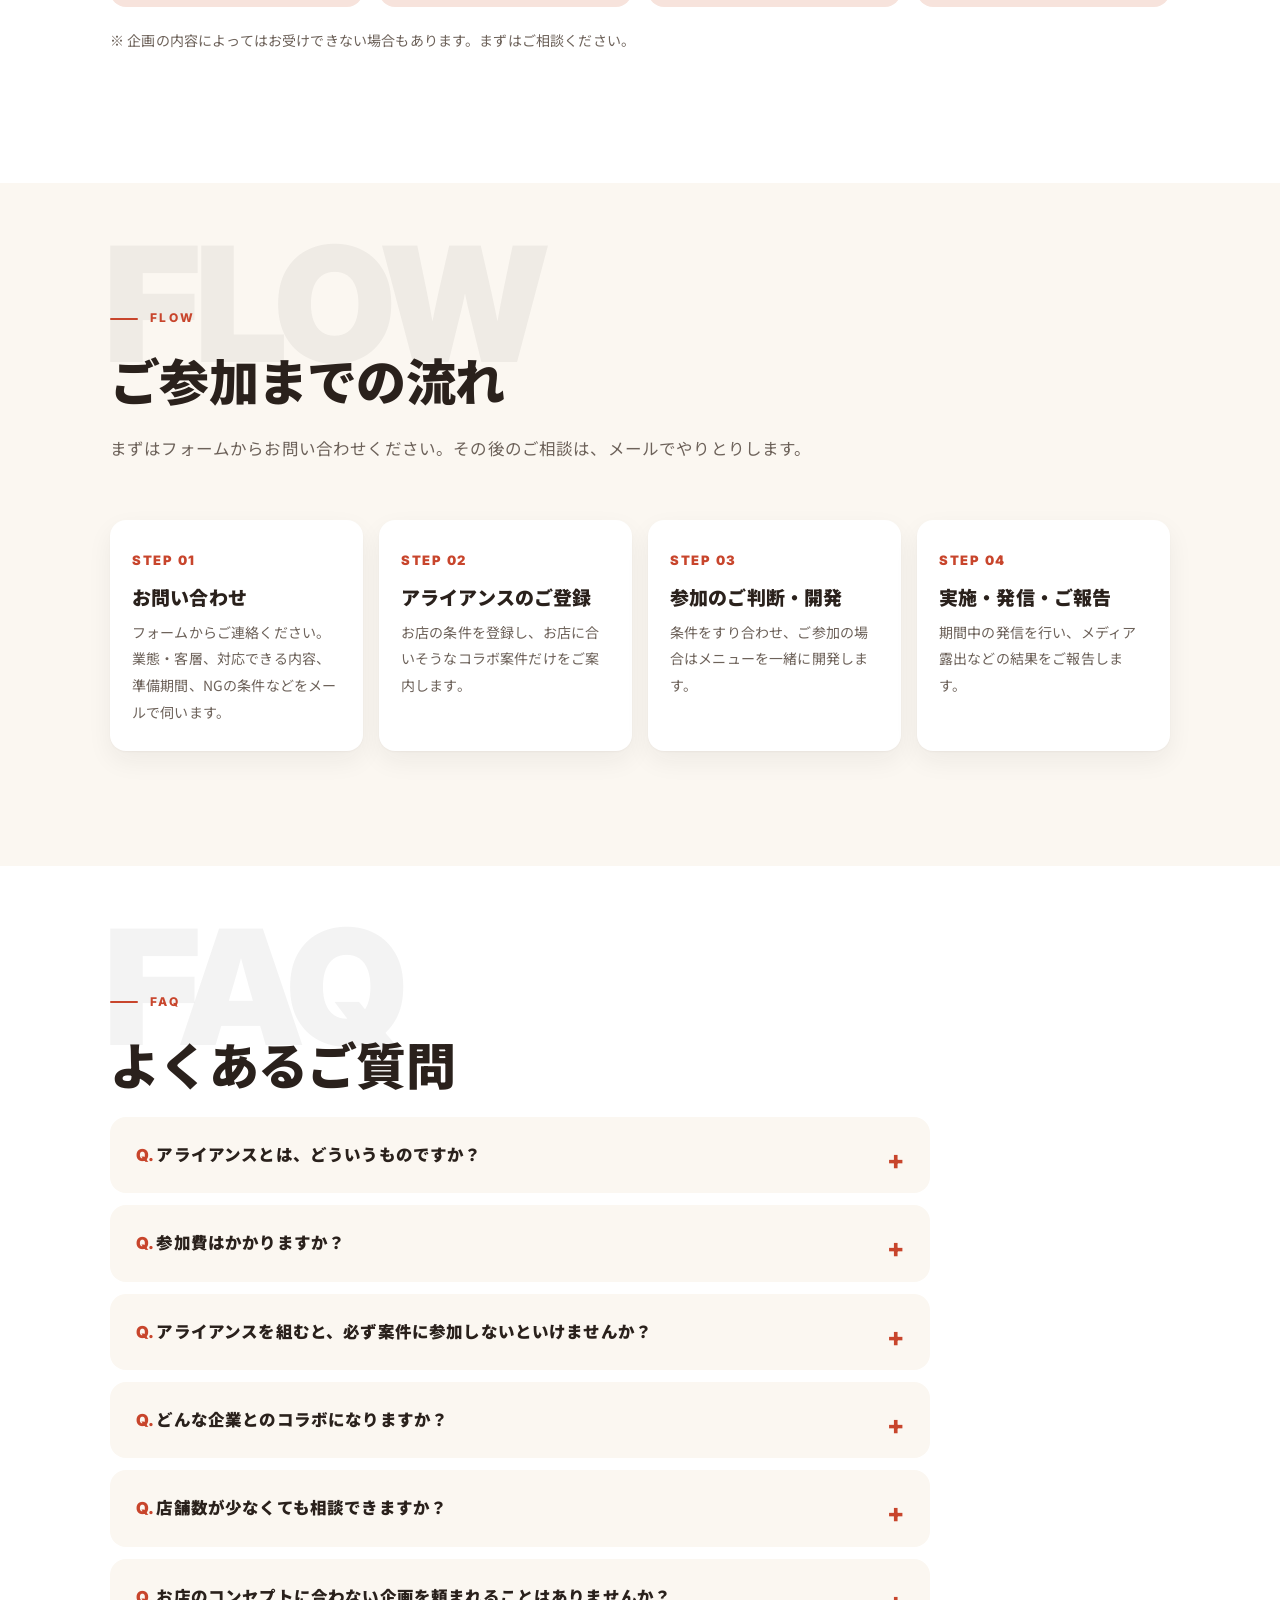
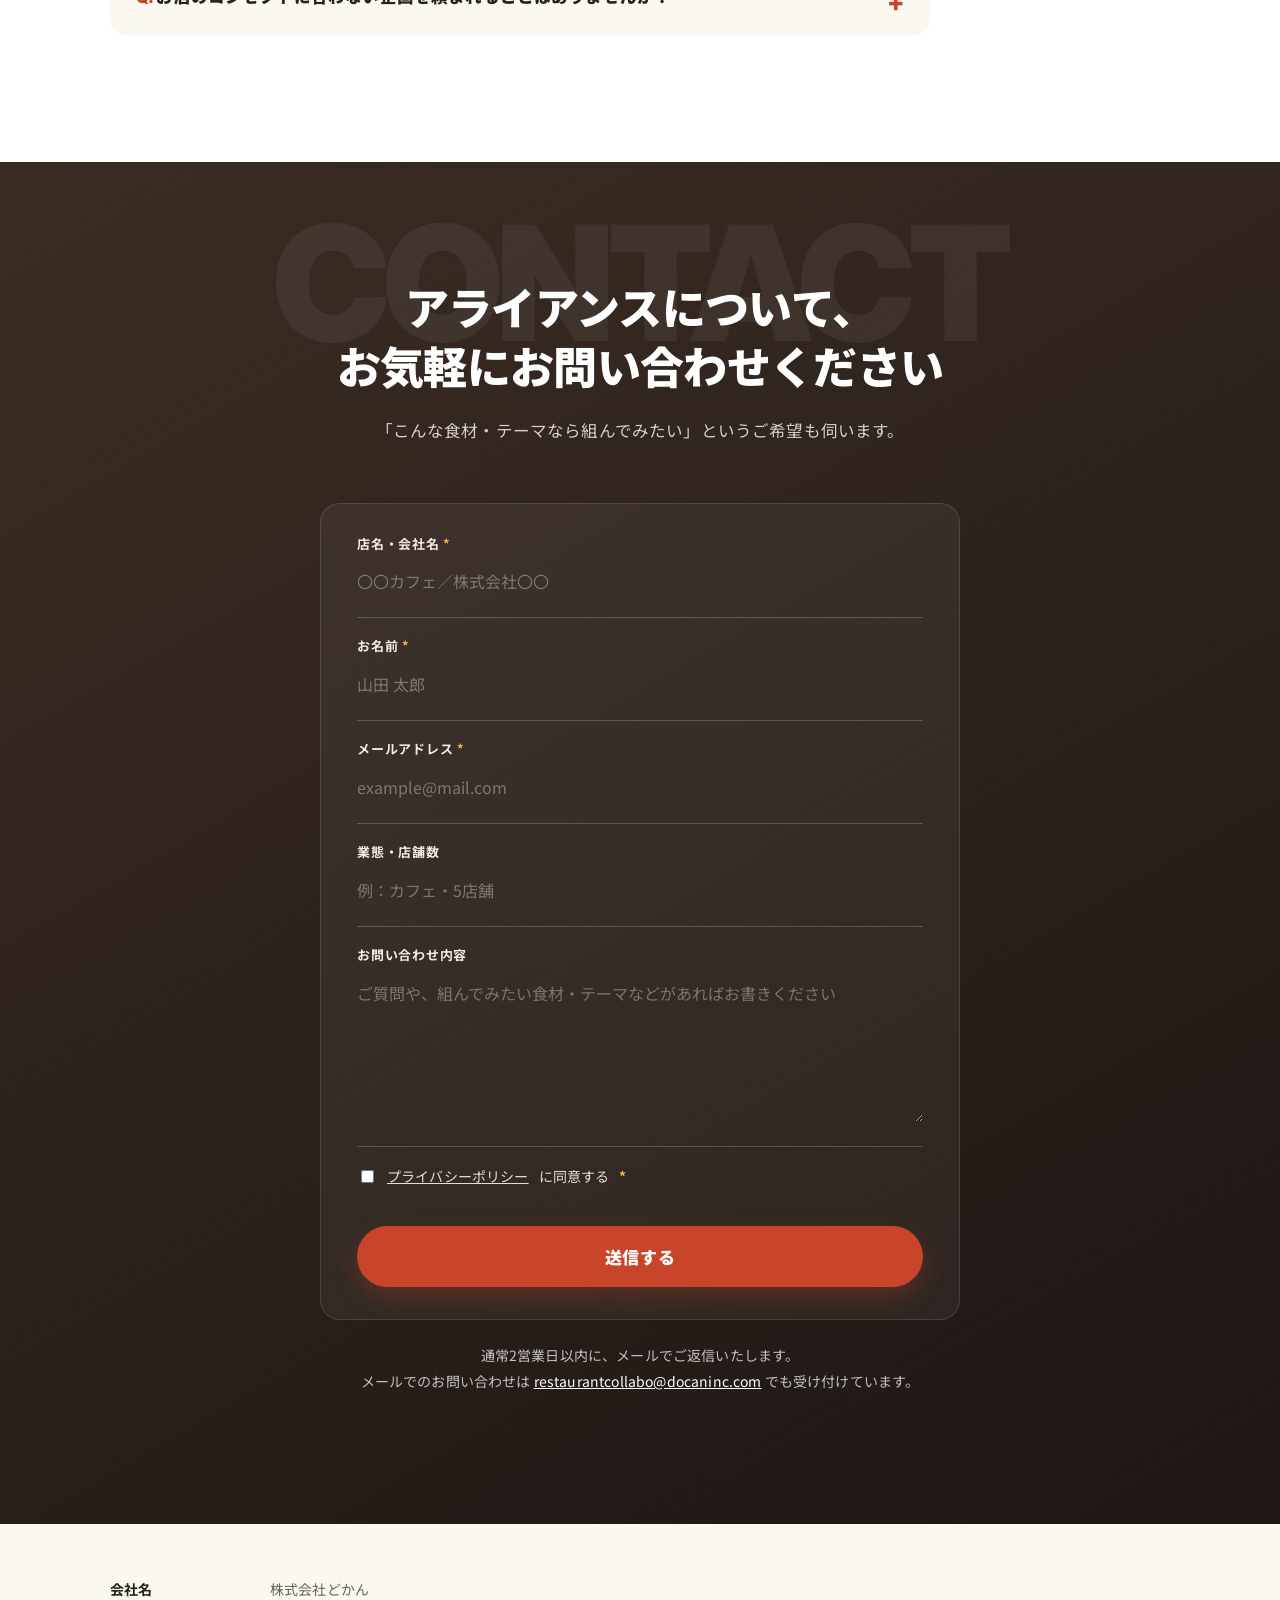
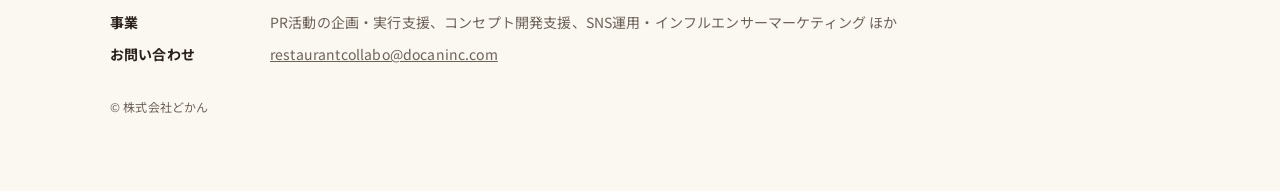
==== commit 9032d7c6: "飲食店向けLP：PRエンジニアリングLPを参考にデザインを刷新（文言は変更なし） 見出しを極太で大きく、セクション名の英字を背景に大きく敷き、 しくみ・お問い合わせ・規模の数字を濃い面に、実績の数字を" ====
--- a/collabo/index.html
+++ b/collabo/index.html
@@ -19,251 +19,322 @@
 </script>
 <link rel="preconnect" href="https://fonts.googleapis.com">
 <link rel="preconnect" href="https://fonts.gstatic.com" crossorigin>
-<link href="https://fonts.googleapis.com/css2?family=Noto+Sans+JP:wght@400;500;700;900&display=swap" rel="stylesheet">
+<link href="https://fonts.googleapis.com/css2?family=Noto+Sans+JP:wght@400;500;700;900&family=Inter:wght@800;900&display=swap" rel="stylesheet">
 <style>
+  /* デザインの考え方（PRエンジニアリングLPの強弱の付け方を参考）
+     1. 見出しは極太（900）で大きく、本文は細いまま
+     2. セクション名の英字を、背景に大きく薄く敷く
+     3. 節目のセクション（しくみ・お問い合わせ）を濃い面にして白抜き
+     4. 数字を主役サイズまで大きく
+     色はこのページの温かい配色（テラコッタ×深緑×生成り）を引き継ぐ */
   :root {
     --bg: #fbf7f1;
+    --bg-2: #f4ece1;
     --surface: #ffffff;
     --ink: #2a211c;
+    --body: #4f443d;
     --muted: #6d625a;
     --line: #e9e0d4;
     --accent: #c8452c;
+    --accent-strong: #a8361f;
     --accent-ink: #ffffff;
     --accent-soft: #f7e3dc;
     --sub: #2f5d50;
     --sub-soft: #e3eee9;
-    --radius: 14px;
-    --max: 1040px;
+    --deep: #2a211c;
+    --deep-2: #3b2c24;
+    --deep-3: #1d1612;
+    --gold: #f2b544;
+    --ghost-ink: rgba(42, 33, 28, 0.055);
+    --radius: 16px;
+    --max: 1140px;
+    --f-impact: "Noto Sans JP", "Hiragino Sans", "Yu Gothic", sans-serif;
+    --f-en: "Inter", "Noto Sans JP", sans-serif;
   }
   * { box-sizing: border-box; }
-  html { scroll-behavior: smooth; }
+  html { scroll-behavior: smooth; scroll-padding-top: 76px; }
   body {
     margin: 0;
     background: var(--bg);
-    color: var(--ink);
+    color: var(--body);
     font-family: "Noto Sans JP", "Hiragino Sans", "Yu Gothic", sans-serif;
-    line-height: 1.8;
+    font-weight: 400;
+    line-height: 1.9;
     font-size: 16px;
+    letter-spacing: 0.01em;
     -webkit-font-smoothing: antialiased;
   }
   a { color: inherit; }
-  .wrap { max-width: var(--max); margin: 0 auto; padding: 0 20px; }
-  section { padding: 72px 0; }
+  h1, h2, h3 { color: var(--ink); word-break: auto-phrase; overflow-wrap: anywhere; }
+  .wrap { max-width: var(--max); margin: 0 auto; padding: 0 clamp(16px, 4vw, 40px); }
+  section { padding: clamp(72px, 9vw, 120px) 0; position: relative; overflow: hidden; }
+  section > .wrap { position: relative; }
   h2 {
-    font-size: clamp(22px, 3.2vw, 30px);
-    line-height: 1.45;
-    margin: 0 0 12px;
+    font-family: var(--f-impact);
+    font-size: clamp(28px, 4.6vw, 50px);
+    line-height: 1.34;
+    margin: 0 0 20px;
     font-weight: 900;
-    letter-spacing: 0.02em;
-  }
-  .lead { color: var(--muted); margin: 0 0 36px; }
+    letter-spacing: -0.015em;
+    position: relative;
+  }
+  .lead { color: var(--muted); margin: 0 0 clamp(36px, 4.6vw, 56px); max-width: 44em; font-size: clamp(15px, 1.35vw, 16.5px); position: relative; }
   .eyebrow {
-    display: inline-block;
-    font-size: 13px;
-    font-weight: 700;
+    display: inline-flex; align-items: center; gap: 12px;
+    font-family: var(--f-en);
+    font-size: 12px;
+    font-weight: 800;
     color: var(--accent);
-    letter-spacing: 0.12em;
-    margin-bottom: 8px;
-  }
+    letter-spacing: 0.2em;
+    margin-bottom: 16px;
+    position: relative;
+  }
+  .eyebrow::before { content: ""; width: 28px; height: 2px; background: currentColor; border-radius: 2px; }
+
+  /* セクション名の巨大ゴースト文字（装飾。読み上げ対象のテキストは増やさない） */
+  section > .wrap::before {
+    content: var(--ghost, none);
+    position: absolute; left: clamp(6px, 3.6vw, 34px); top: 0;
+    transform: translateY(-46%);
+    font-family: var(--f-en); font-weight: 900;
+    font-size: clamp(60px, 12.5vw, 168px); line-height: 1; letter-spacing: -0.04em;
+    color: var(--ghost-ink); white-space: nowrap; pointer-events: none;
+  }
+  #about  { --ghost: "ABOUT"; }
+  #how    { --ghost: "HOW IT WORKS"; }
+  #merit  { --ghost: "MERIT"; }
+  #cases  { --ghost: "CASES"; }
+  .cando  { --ghost: "WHAT WE DO"; }
+  #flow   { --ghost: "FLOW"; }
+  #faq    { --ghost: "FAQ"; }
+  #contact{ --ghost: "CONTACT"; }
 
   /* header */
   header.top {
     position: sticky; top: 0; z-index: 10;
-    background: rgba(251, 247, 241, 0.92);
-    backdrop-filter: blur(8px);
-    border-bottom: 1px solid var(--line);
-  }
-  header.top .wrap { display: flex; align-items: center; justify-content: space-between; height: 60px; }
-  .logo { font-weight: 900; font-size: 18px; letter-spacing: 0.04em; text-decoration: none; }
-  .logo small { font-weight: 500; font-size: 12px; color: var(--muted); margin-left: 8px; }
+    background: rgba(251, 247, 241, 0.9);
+    backdrop-filter: blur(10px);
+    box-shadow: 0 1px 0 var(--line);
+  }
+  header.top .wrap { display: flex; align-items: center; justify-content: space-between; height: 68px; }
+  .logo { font-family: var(--f-impact); font-weight: 900; font-size: 21px; letter-spacing: 0.02em; text-decoration: none; color: var(--ink); display: flex; align-items: baseline; }
+  .logo small { font-weight: 700; font-size: 12px; color: var(--muted); margin-left: 12px; padding-left: 12px; border-left: 1px solid var(--line); letter-spacing: 0.08em; }
   .btn {
     display: inline-flex; align-items: center; justify-content: center; gap: 8px;
     background: var(--accent); color: var(--accent-ink);
-    font-weight: 700; text-decoration: none;
-    padding: 14px 28px; border-radius: 999px;
-    transition: transform .15s ease, box-shadow .15s ease;
-    box-shadow: 0 6px 18px rgba(200, 69, 44, 0.25);
-  }
-  .btn:hover { transform: translateY(-1px); box-shadow: 0 10px 24px rgba(200, 69, 44, 0.3); }
-  .btn.small { padding: 9px 18px; font-size: 14px; box-shadow: none; }
-  .btn.ghost { background: transparent; color: var(--ink); border: 1.5px solid var(--ink); box-shadow: none; }
+    font-family: var(--f-impact); font-weight: 900; letter-spacing: 0.04em; text-decoration: none;
+    padding: 18px 34px; border-radius: 999px;
+    transition: transform .15s ease, box-shadow .15s ease, background .15s ease;
+    box-shadow: 0 10px 24px rgba(200, 69, 44, 0.28);
+  }
+  .btn:hover { background: var(--accent-strong); transform: translateY(-1px); box-shadow: 0 14px 28px rgba(200, 69, 44, 0.32); }
+  .btn.small { padding: 11px 22px; font-size: 13.5px; box-shadow: none; }
+  .btn.ghost { background: transparent; color: var(--ink); border: 2px solid var(--ink); box-shadow: none; }
+  .btn.ghost:hover { background: var(--ink); color: #fff; }
 
   /* hero */
-  .hero { padding: 72px 0 64px; }
-  .hero-grid { display: grid; grid-template-columns: 1.15fr 0.85fr; gap: 48px; align-items: center; }
+  .hero {
+    padding: clamp(64px, 9vw, 120px) 0 clamp(64px, 8vw, 104px);
+    background:
+      radial-gradient(60% 80% at 100% 0%, rgba(200, 69, 44, 0.14) 0%, rgba(200, 69, 44, 0) 70%),
+      linear-gradient(168deg, #f7e6dc 0%, var(--bg) 78%);
+  }
+  .hero-grid { display: grid; grid-template-columns: minmax(0, 1.2fr) minmax(0, 0.8fr); gap: clamp(32px, 5vw, 64px); align-items: center; }
+  .hero .eyebrow { font-family: var(--f-impact); font-size: 13px; letter-spacing: 0.16em; }
   .hero h1 {
-    font-size: clamp(26px, 3.9vw, 42px);
-    line-height: 1.4;
-    margin: 0 0 20px;
+    font-family: var(--f-impact);
+    font-size: clamp(34px, 5.3vw, 66px);
+    line-height: 1.22;
+    margin: 0 0 28px;
     font-weight: 900;
-    letter-spacing: 0.01em;
+    letter-spacing: -0.025em;
   }
   .nw { display: inline-block; }
-  .hero h1 em { font-style: normal; color: var(--accent); }
-  .hero p { font-size: 17px; color: var(--muted); margin: 0 0 32px; }
-  .hero-actions { display: flex; flex-wrap: wrap; gap: 12px; align-items: center; }
+  .hero h1 em { font-style: normal; color: var(--accent); position: relative; }
+  .hero h1 em::after { content: ""; position: absolute; left: 0; right: 0; bottom: .06em; height: .2em; background: var(--gold); opacity: .45; border-radius: 999px; z-index: -1; }
+  .hero h1 em { z-index: 0; }
+  .hero p { font-size: clamp(15.5px, 1.4vw, 17px); color: var(--body); margin: 0 0 36px; max-width: 34em; }
+  .hero-actions { display: flex; flex-wrap: wrap; gap: 14px; align-items: center; }
   .hero-note { font-size: 13px; color: var(--muted); }
+
+  /* 規模の数字：濃い面に大きく */
   .stat-card {
-    background: var(--surface);
-    border: 1px solid var(--line);
-    border-radius: 20px;
-    padding: 32px 28px;
-    box-shadow: 0 20px 40px rgba(42, 33, 28, 0.06);
-  }
-  .stat-card .label { font-size: 13px; color: var(--muted); font-weight: 700; }
-  .stat-row { display: flex; align-items: baseline; gap: 6px; margin: 4px 0 18px; }
-  .stat-row b { font-size: 52px; font-weight: 900; line-height: 1.1; color: var(--accent); font-variant-numeric: tabular-nums; }
-  .stat-row span { font-size: 18px; font-weight: 700; }
-  .stat-note { margin: -10px 0 16px; font-size: 13px; color: var(--muted); }
+    background: linear-gradient(150deg, var(--deep-2) 0%, var(--deep) 55%, var(--deep-3) 100%);
+    color: rgba(255, 255, 255, 0.82);
+    border-radius: 24px;
+    padding: clamp(28px, 3.6vw, 40px) clamp(24px, 3.2vw, 36px);
+    box-shadow: 0 30px 60px rgba(42, 33, 28, 0.22);
+  }
+  .stat-card .label { font-size: 13px; color: rgba(255, 255, 255, 0.7); font-weight: 700; letter-spacing: 0.06em; }
+  .stat-row { display: flex; align-items: baseline; gap: 8px; margin: 2px 0 14px; }
+  .stat-row b { font-family: var(--f-en); font-size: clamp(60px, 7.4vw, 92px); font-weight: 900; line-height: 1; letter-spacing: -0.04em; color: #fff; font-variant-numeric: tabular-nums; }
+  .stat-row span { font-size: 18px; font-weight: 900; color: var(--gold); }
+  .hero .stat-card .stat-note { margin: -4px 0 18px; font-size: 13px; color: rgba(255, 255, 255, 0.66); max-width: none; }
   .stat-row b.second { margin-left: 14px; }
-  .stat-card hr { border: 0; border-top: 1px dashed var(--line); margin: 6px 0 18px; }
+  .stat-card hr { border: 0; border-top: 1px solid rgba(255, 255, 255, 0.16); margin: 8px 0 22px; }
+  .stat-card .tags { margin-top: 10px; }
+  .stat-card .tag { background: rgba(255, 255, 255, 0.1); color: rgba(255, 255, 255, 0.9); border: 1px solid rgba(255, 255, 255, 0.16); }
   .tags { display: flex; flex-wrap: wrap; gap: 8px; }
   .tag {
-    font-size: 13px; font-weight: 500;
+    font-size: 12.5px; font-weight: 700; letter-spacing: 0.02em;
     background: var(--sub-soft); color: var(--sub);
-    padding: 4px 12px; border-radius: 999px;
+    padding: 6px 14px; border-radius: 999px;
   }
 
   /* about */
-  .about { background: var(--surface); border-top: 1px solid var(--line); border-bottom: 1px solid var(--line); }
-  .about-grid { display: grid; grid-template-columns: repeat(2, 1fr); gap: 20px; }
-  .about-item { border-left: 3px solid var(--accent); padding: 4px 0 4px 18px; }
-  .about-item h3 { margin: 0 0 8px; font-size: 17px; }
-  .about-item p { margin: 0; font-size: 14px; color: var(--muted); }
-  .about-link { margin: 28px 0 0; font-weight: 700; }
-  .about-link a { color: var(--accent); text-decoration: none; border-bottom: 1.5px solid currentColor; padding-bottom: 2px; }
-
-  /* how */
-  .how-grid { display: grid; grid-template-columns: 1fr 64px 1fr 64px 1fr; align-items: stretch; }
-  .node { background: var(--surface); border: 1px solid var(--line); border-radius: var(--radius); padding: 24px 22px; }
-  .node.center { background: var(--ink); color: #fff; border-color: var(--ink); }
-  .node.center p { color: #d9d0c7; }
-  .node.center .node-kind { color: #f3b8a8; }
-  .node-kind { font-size: 13px; font-weight: 700; color: var(--sub); }
-  .node h3 { margin: 4px 0 8px; font-size: 18px; line-height: 1.5; }
-  .node p { margin: 0; font-size: 14px; color: var(--muted); }
-  .arrow { display: flex; flex-direction: column; align-items: center; justify-content: center; gap: 4px; color: var(--accent); }
-  .arrow::before { content: "→"; font-size: 28px; font-weight: 900; line-height: 1; }
-  .arrow span { font-size: 11px; font-weight: 700; writing-mode: horizontal-tb; text-align: center; line-height: 1.4; }
-
-  /* merits */
-  .merits { background: var(--surface); border-top: 1px solid var(--line); border-bottom: 1px solid var(--line); }
-  .grid-3 { display: grid; grid-template-columns: repeat(3, 1fr); gap: 20px; }
-  .merit {
-    border: 1px solid var(--line); border-radius: var(--radius);
-    padding: 28px 24px; background: var(--bg);
-  }
+  .about { background: var(--surface); }
+  .about-grid { display: grid; grid-template-columns: repeat(2, 1fr); gap: 24px; position: relative; }
+  .about-item { background: var(--bg); border-radius: var(--radius); padding: 28px 28px 30px; border-top: 4px solid var(--accent); }
+  .about-item h3 { margin: 0 0 10px; font-family: var(--f-impact); font-weight: 900; font-size: clamp(19px, 1.9vw, 23px); line-height: 1.5; }
+  .about-item p { margin: 0; font-size: 14.5px; color: var(--muted); }
+  .about-link { margin: 32px 0 0; font-weight: 900; position: relative; }
+  .about-link a { color: var(--accent); text-decoration: none; border-bottom: 2px solid currentColor; padding-bottom: 3px; }
+
+  /* how：いちばん伝えたい「しくみ」を濃い面に */
+  .how {
+    background: linear-gradient(150deg, var(--deep-2) 0%, var(--deep) 55%, var(--deep-3) 100%);
+    color: rgba(255, 255, 255, 0.8);
+    --ghost-ink: rgba(255, 255, 255, 0.06);
+  }
+  .how h2 { color: #fff; }
+  .how .lead { color: rgba(255, 255, 255, 0.76); }
+  .how .eyebrow { color: var(--gold); }
+  .how-grid { display: grid; grid-template-columns: 1fr 72px 1fr 72px 1fr; align-items: stretch; position: relative; }
+  .node { background: rgba(255, 255, 255, 0.06); border: 1px solid rgba(255, 255, 255, 0.14); border-radius: var(--radius); padding: 30px 26px; }
+  .node.center { background: var(--accent); border-color: var(--accent); box-shadow: 0 24px 48px rgba(0, 0, 0, 0.3); }
+  .node.center p { color: rgba(255, 255, 255, 0.9); }
+  .node.center .node-kind { color: #ffe1d6; }
+  .node-kind { font-size: 13px; font-weight: 700; color: var(--gold); letter-spacing: 0.06em; }
+  .node h3 { margin: 6px 0 10px; font-family: var(--f-impact); font-weight: 900; font-size: clamp(19px, 1.9vw, 23px); line-height: 1.45; color: #fff; }
+  .node p { margin: 0; font-size: 14px; color: rgba(255, 255, 255, 0.72); }
+  .arrow { display: flex; flex-direction: column; align-items: center; justify-content: center; gap: 6px; color: var(--gold); }
+  .arrow::before { content: "→"; font-family: var(--f-en); font-size: 32px; font-weight: 900; line-height: 1; }
+  .arrow span { font-size: 11px; font-weight: 700; text-align: center; line-height: 1.4; color: rgba(255, 255, 255, 0.78); }
+
+  /* merits：番号を大きな数字に */
+  .merits { background: var(--surface); }
+  .grid-3 { display: grid; grid-template-columns: repeat(3, 1fr); gap: 20px; position: relative; }
+  .merit { border-radius: var(--radius); padding: 30px 28px 32px; background: var(--bg); position: relative; overflow: hidden; }
   .merit .num {
-    width: 40px; height: 40px; border-radius: 50%;
-    display: grid; place-items: center;
-    background: var(--accent); color: var(--accent-ink);
-    font-weight: 900; margin-bottom: 14px;
-  }
-  .merit h3 { margin: 0 0 8px; font-size: 19px; line-height: 1.5; }
-  .merit p { margin: 0; color: var(--muted); font-size: 15px; }
-
-  /* cases */
-  .cases-grid { display: grid; grid-template-columns: repeat(3, 1fr); gap: 20px; margin-bottom: 28px; }
+    font-family: var(--f-en); font-weight: 900; font-size: clamp(64px, 7vw, 88px); line-height: .9; letter-spacing: -0.05em;
+    color: var(--accent); margin-bottom: 18px;
+  }
+  .merit h3 { margin: 0 0 10px; font-family: var(--f-impact); font-weight: 900; font-size: clamp(19px, 1.9vw, 23px); line-height: 1.45; }
+  .merit p { margin: 0; color: var(--muted); font-size: 14.5px; }
+
+  /* cases：数字を主役サイズに */
+  #cases { background: var(--bg); }
+  .cases-grid { display: grid; grid-template-columns: repeat(3, 1fr); gap: 20px; margin-bottom: 28px; position: relative; }
   .case {
-    background: var(--surface); border: 1px solid var(--line); border-radius: var(--radius);
-    padding: 28px 24px;
-  }
-  .case .kind { font-size: 13px; font-weight: 700; color: var(--sub); }
-  .case h3 { margin: 4px 0 18px; font-size: 18px; }
-  .figs { display: flex; flex-wrap: wrap; gap: 28px; }
-  .fig b { display: block; font-size: 34px; font-weight: 900; color: var(--accent); line-height: 1.2; font-variant-numeric: tabular-nums; }
-  .fig b small { font-size: 16px; font-weight: 700; color: var(--ink); margin-left: 2px; }
-  .fig b small.approx { margin: 0 2px 0 0; }
-  .fig span { font-size: 13px; color: var(--muted); }
-  .case-note { margin: 14px 0 0; font-size: 13px; font-weight: 700; color: var(--sub); }
-  .case-types { background: var(--sub-soft); border-radius: var(--radius); padding: 20px 24px; }
-  .case-types p { margin: 0 0 10px; font-weight: 700; color: var(--sub); font-size: 15px; }
+    background: var(--surface); border-radius: var(--radius);
+    padding: 30px 26px 32px; box-shadow: 0 1px 2px rgba(42,33,28,.04), 0 12px 32px rgba(42,33,28,.07);
+    border-top: 4px solid var(--sub);
+  }
+  .case .kind { font-size: 13px; font-weight: 700; color: var(--sub); letter-spacing: 0.02em; }
+  .case h3 { margin: 6px 0 22px; font-family: var(--f-impact); font-weight: 900; font-size: clamp(19px, 1.8vw, 22px); line-height: 1.45; }
+  .figs { display: grid; gap: 20px; }
+  .fig { border-top: 1px solid var(--line); padding-top: 16px; }
+  .fig b { display: block; font-family: var(--f-en); font-size: clamp(42px, 4.6vw, 58px); font-weight: 900; letter-spacing: -0.035em; color: var(--accent); line-height: 1.05; font-variant-numeric: tabular-nums; }
+  .fig b small { font-family: var(--f-impact); font-size: 17px; font-weight: 900; color: var(--ink); margin-left: 4px; letter-spacing: 0; }
+  .fig b small.approx { margin: 0 4px 0 0; }
+  .fig span { display: block; margin-top: 4px; font-size: 13px; color: var(--muted); }
+  .case-note { margin: 16px 0 0; font-size: 13px; font-weight: 700; color: var(--sub); }
+  .case-types { background: var(--sub-soft); border-radius: var(--radius); padding: 22px 26px; position: relative; }
+  .case-types p { margin: 0 0 12px; font-weight: 900; color: var(--sub); font-size: 15px; }
   .case-types .tag { background: var(--surface); }
 
   /* can do */
-  .cando { background: var(--surface); border-top: 1px solid var(--line); border-bottom: 1px solid var(--line); }
-  .grid-4 { display: grid; grid-template-columns: repeat(4, 1fr); gap: 16px; }
-  .cando-item {
-    border-radius: var(--radius); padding: 22px 20px; background: var(--accent-soft);
-  }
-  .cando-item h3 { margin: 0 0 6px; font-size: 16px; }
-  .cando-item p { margin: 0; font-size: 14px; color: var(--muted); }
-  .cando-note { margin-top: 18px; font-size: 14px; color: var(--muted); }
-
-  /* flow */
-  .flow { list-style: none; margin: 0; padding: 0; display: grid; grid-template-columns: repeat(4, 1fr); gap: 16px; counter-reset: step; }
+  .cando { background: var(--surface); }
+  .grid-4 { display: grid; grid-template-columns: repeat(4, 1fr); gap: 16px; position: relative; }
+  .cando-item { border-radius: var(--radius); padding: 26px 22px 28px; background: var(--accent-soft); border-top: 4px solid var(--accent); }
+  .cando-item h3 { margin: 0 0 8px; font-family: var(--f-impact); font-weight: 900; font-size: 18px; line-height: 1.5; }
+  .cando-item p { margin: 0; font-size: 14px; color: var(--body); }
+  .cando-note { margin-top: 20px; font-size: 14px; color: var(--muted); position: relative; }
+
+  /* flow：STEPを大きく */
+  #flow { background: var(--bg); }
+  .flow { list-style: none; margin: 0; padding: 0; display: grid; grid-template-columns: repeat(4, 1fr); gap: 16px; counter-reset: step; position: relative; }
   .flow li {
-    position: relative; background: var(--surface); border: 1px solid var(--line);
-    border-radius: var(--radius); padding: 26px 20px 22px;
+    position: relative; background: var(--surface);
+    border-radius: var(--radius); padding: 28px 22px 26px;
+    box-shadow: 0 1px 2px rgba(42,33,28,.04), 0 10px 26px rgba(42,33,28,.06);
   }
   .flow li::before {
-    counter-increment: step; content: "STEP " counter(step);
-    display: block; font-size: 12px; font-weight: 900; letter-spacing: 0.1em; color: var(--accent); margin-bottom: 6px;
-  }
-  .flow h3 { margin: 0 0 6px; font-size: 17px; }
+    counter-increment: step; content: "STEP " counter(step, decimal-leading-zero);
+    display: block; font-family: var(--f-en); font-size: 13px; font-weight: 900; letter-spacing: 0.12em; color: var(--accent); margin-bottom: 10px;
+  }
+  .flow h3 { margin: 0 0 8px; font-family: var(--f-impact); font-weight: 900; font-size: 19px; line-height: 1.45; }
   .flow p { margin: 0; font-size: 14px; color: var(--muted); }
 
   /* faq */
-  .faq { max-width: 780px; }
+  #faq { background: var(--surface); }
+  .faq { max-width: 820px; position: relative; }
   details {
-    background: var(--surface); border: 1px solid var(--line); border-radius: var(--radius);
-    padding: 18px 22px; margin-bottom: 12px;
-  }
-  summary { cursor: pointer; font-weight: 700; list-style: none; position: relative; padding-right: 28px; }
+    background: var(--bg); border-radius: var(--radius);
+    padding: 22px 26px; margin-bottom: 12px;
+  }
+  summary { cursor: pointer; font-weight: 900; font-size: 16.5px; color: var(--ink); list-style: none; position: relative; padding-right: 32px; }
   summary::-webkit-details-marker { display: none; }
-  summary::before { content: "Q. "; color: var(--accent); }
-  summary::after { content: "+"; position: absolute; right: 0; top: -2px; font-size: 22px; color: var(--muted); }
+  summary::before { content: "Q. "; font-family: var(--f-en); font-weight: 900; color: var(--accent); }
+  summary::after { content: "+"; position: absolute; right: 0; top: -4px; font-family: var(--f-en); font-size: 26px; font-weight: 800; color: var(--accent); }
   details[open] summary::after { content: "−"; }
-  details p { margin: 12px 0 0; color: var(--muted); font-size: 15px; }
-
-  /* cta */
-  .cta { background: var(--ink); color: #fff; text-align: center; }
-  .cta h2 { color: #fff; }
-  .cta .lead { color: #d9d0c7; }
-  .cta .btn { font-size: 17px; padding: 16px 36px; }
-  .cta-sub { margin-top: 18px; font-size: 14px; color: #d9d0c7; }
+  details p { margin: 14px 0 0; color: var(--muted); font-size: 15px; }
+
+  /* cta（お問い合わせ）：濃い面 */
+  .cta {
+    background: linear-gradient(150deg, var(--deep-2) 0%, var(--deep) 55%, var(--deep-3) 100%);
+    color: #fff; text-align: center;
+    --ghost-ink: rgba(255, 255, 255, 0.06);
+  }
+  .cta > .wrap::before { left: 50%; transform: translate(-50%, -46%); }
+  .cta h2 { color: #fff; font-size: clamp(26px, 4vw, 44px); }
+  .cta .lead { color: rgba(255, 255, 255, 0.78); margin-left: auto; margin-right: auto; }
+  .cta .btn { font-size: 17px; padding: 18px 36px; }
+  .cta-sub { margin-top: 22px; font-size: 14px; color: rgba(255, 255, 255, 0.72); position: relative; }
   .cta-sub a { color: #fff; }
 
-  .lp-form { max-width: 620px; margin: 8px auto 0; text-align: left; }
-  .lp-form label { display: block; padding: 16px 0; border-bottom: 1px solid rgba(255,255,255,.22); }
+  .lp-form { max-width: 640px; margin: 8px auto 0; text-align: left; position: relative; background: rgba(255, 255, 255, 0.05); border: 1px solid rgba(255, 255, 255, 0.12); border-radius: 20px; padding: 12px clamp(20px, 3.4vw, 36px) 32px; }
+  .lp-form label { display: block; padding: 16px 0; border-bottom: 1px solid rgba(255,255,255,.2); }
   .lp-form label > span { display: block; margin-bottom: 6px; font-size: 13px; font-weight: 700; letter-spacing: .06em; color: #f3e9e0; }
-  .lp-form b { color: #f3b8a8; }
+  .lp-form b { color: var(--gold); }
   .lp-form input[type=text], .lp-form input[type=email], .lp-form textarea {
     width: 100%; padding: 6px 0; border: 0; outline: 0; background: transparent; color: #fff; font: inherit; font-size: 16px; line-height: 1.7; resize: vertical;
   }
   .lp-form input::placeholder, .lp-form textarea::placeholder { color: rgba(255,255,255,.35); }
-  .lp-form label:focus-within { border-color: #fff; }
+  .lp-form label:focus-within { border-color: var(--gold); }
   .lp-form .consent { display: flex; align-items: center; gap: 10px; border-bottom: 0; font-size: 14px; color: #e6ddd4; }
-  .lp-form .consent input { width: auto; accent-color: #fff; }
+  .lp-form .consent input { width: auto; accent-color: var(--accent); }
   .lp-form .consent a { text-decoration: underline; }
-  .lp-form .btn { display: flex; width: 100%; margin-top: 24px; border: 0; cursor: pointer; font: inherit; font-weight: 700; font-size: 17px; }
+  .lp-form .btn { display: flex; width: 100%; margin-top: 20px; border: 0; cursor: pointer; font-size: 17px; }
 
   /* company */
-  footer { padding: 48px 0 56px; font-size: 14px; color: var(--muted); }
+  footer { padding: 52px 0 60px; font-size: 14px; color: var(--muted); background: var(--bg); }
   .company { display: grid; grid-template-columns: 140px 1fr; gap: 6px 20px; margin: 0; }
   .company dt { font-weight: 700; color: var(--ink); }
   .company dd { margin: 0; }
   .copy { margin-top: 28px; font-size: 12px; }
 
+  :focus-visible { outline: 2px solid var(--accent); outline-offset: 3px; border-radius: 4px; }
+
   @media (max-width: 860px) {
-    section { padding: 56px 0; }
-    .hero { padding: 48px 0; }
     .hero-grid, .grid-3, .cases-grid { grid-template-columns: 1fr; }
     .how-grid, .about-grid { grid-template-columns: 1fr; }
-    .arrow { flex-direction: row; padding: 10px 0; }
+    .arrow { flex-direction: row; padding: 12px 0; }
     .arrow::before { content: "↓"; }
     .grid-4, .flow { grid-template-columns: repeat(2, 1fr); }
     .logo small { display: none; }
+    section > .wrap::before { transform: translateY(-38%); }
+    .figs { grid-template-columns: repeat(2, minmax(0, 1fr)); }
   }
   @media (max-width: 520px) {
     body { font-size: 15px; }
-    .wrap { padding: 0 16px; }
     .grid-4, .flow { grid-template-columns: 1fr; }
-    .stat-row b { font-size: 44px; }
+    .figs { grid-template-columns: 1fr; }
+    section > .wrap::before { font-size: clamp(44px, 15vw, 72px); }
     .company { grid-template-columns: 1fr; }
     .company dt { margin-top: 8px; }
     .hero-actions .btn { width: 100%; }
-    header.top .btn.small { padding: 8px 14px; }
+    header.top .btn.small { padding: 9px 16px; }
   }
 </style>
 <!-- Microsoft Clarity（ヒートマップ・セッション録画）。ローカル確認を計測に混ぜないよう docaninc.com 上でだけ読み込む -->
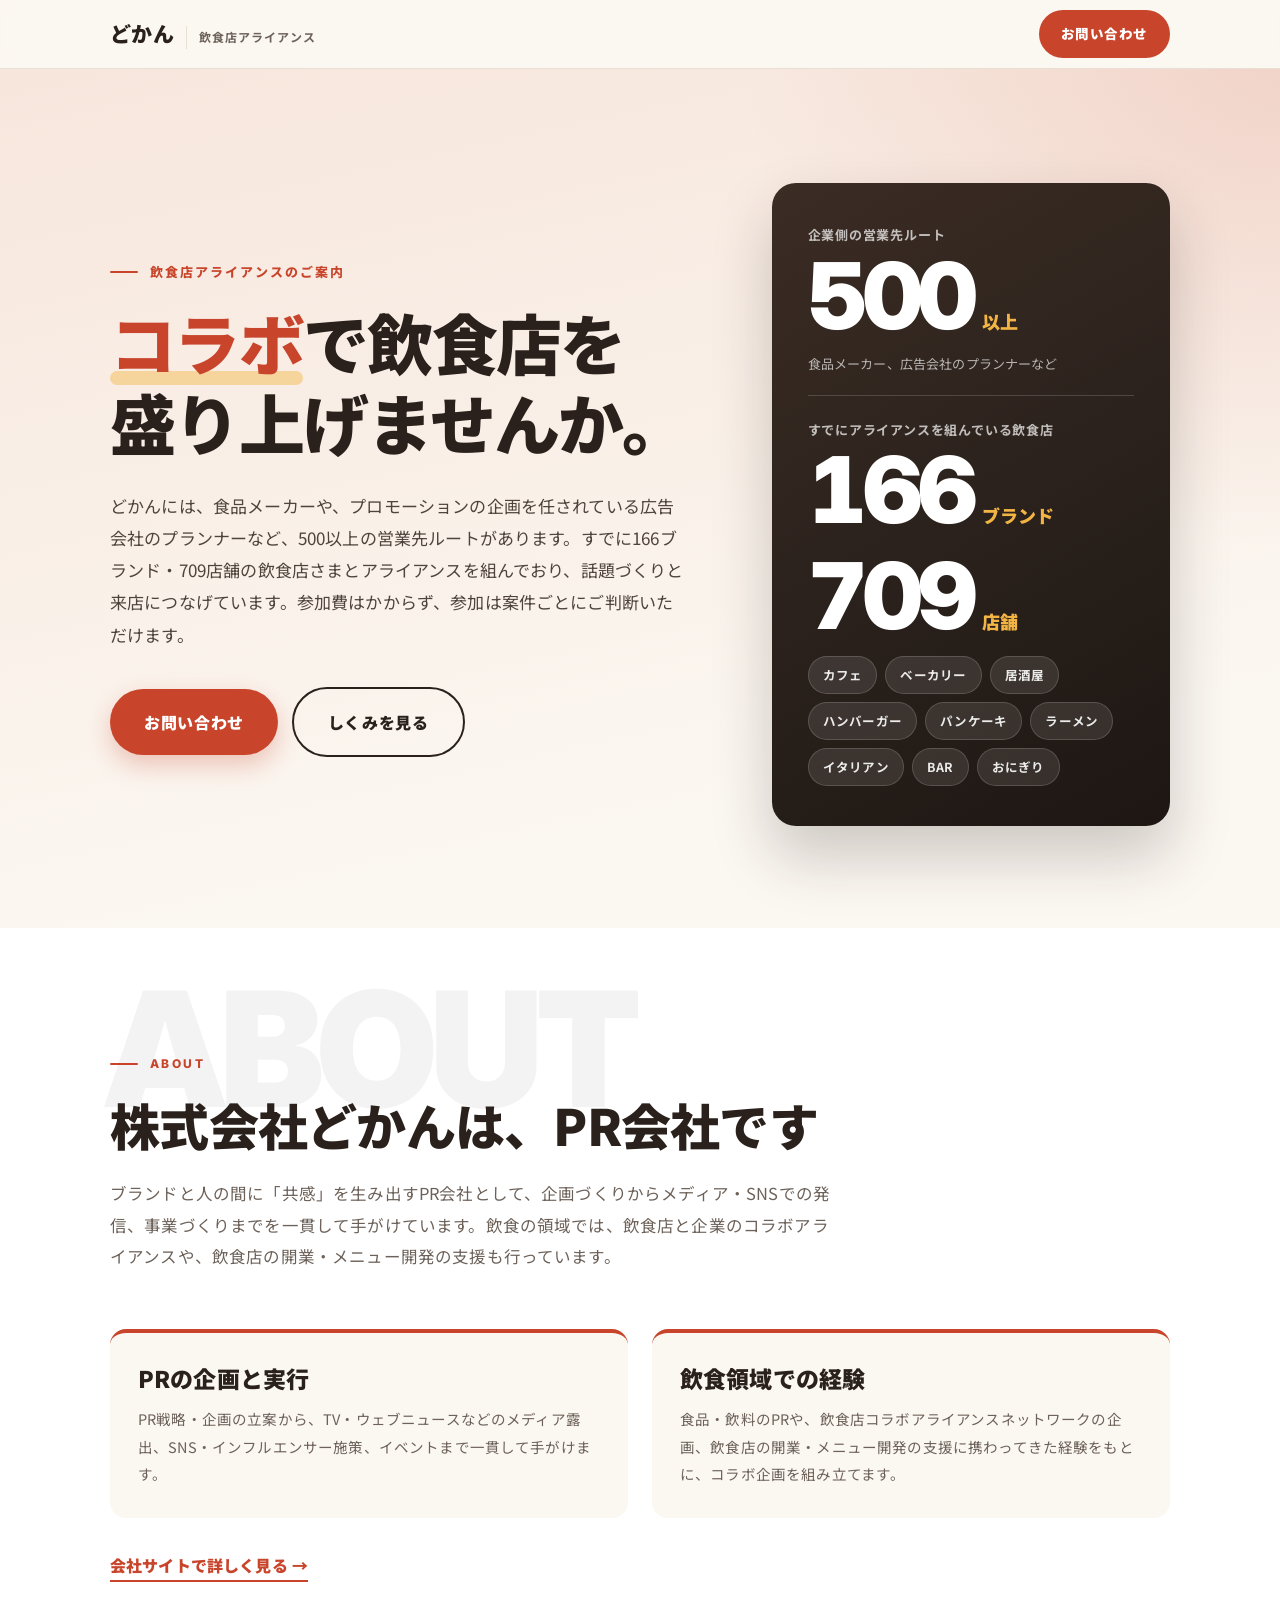
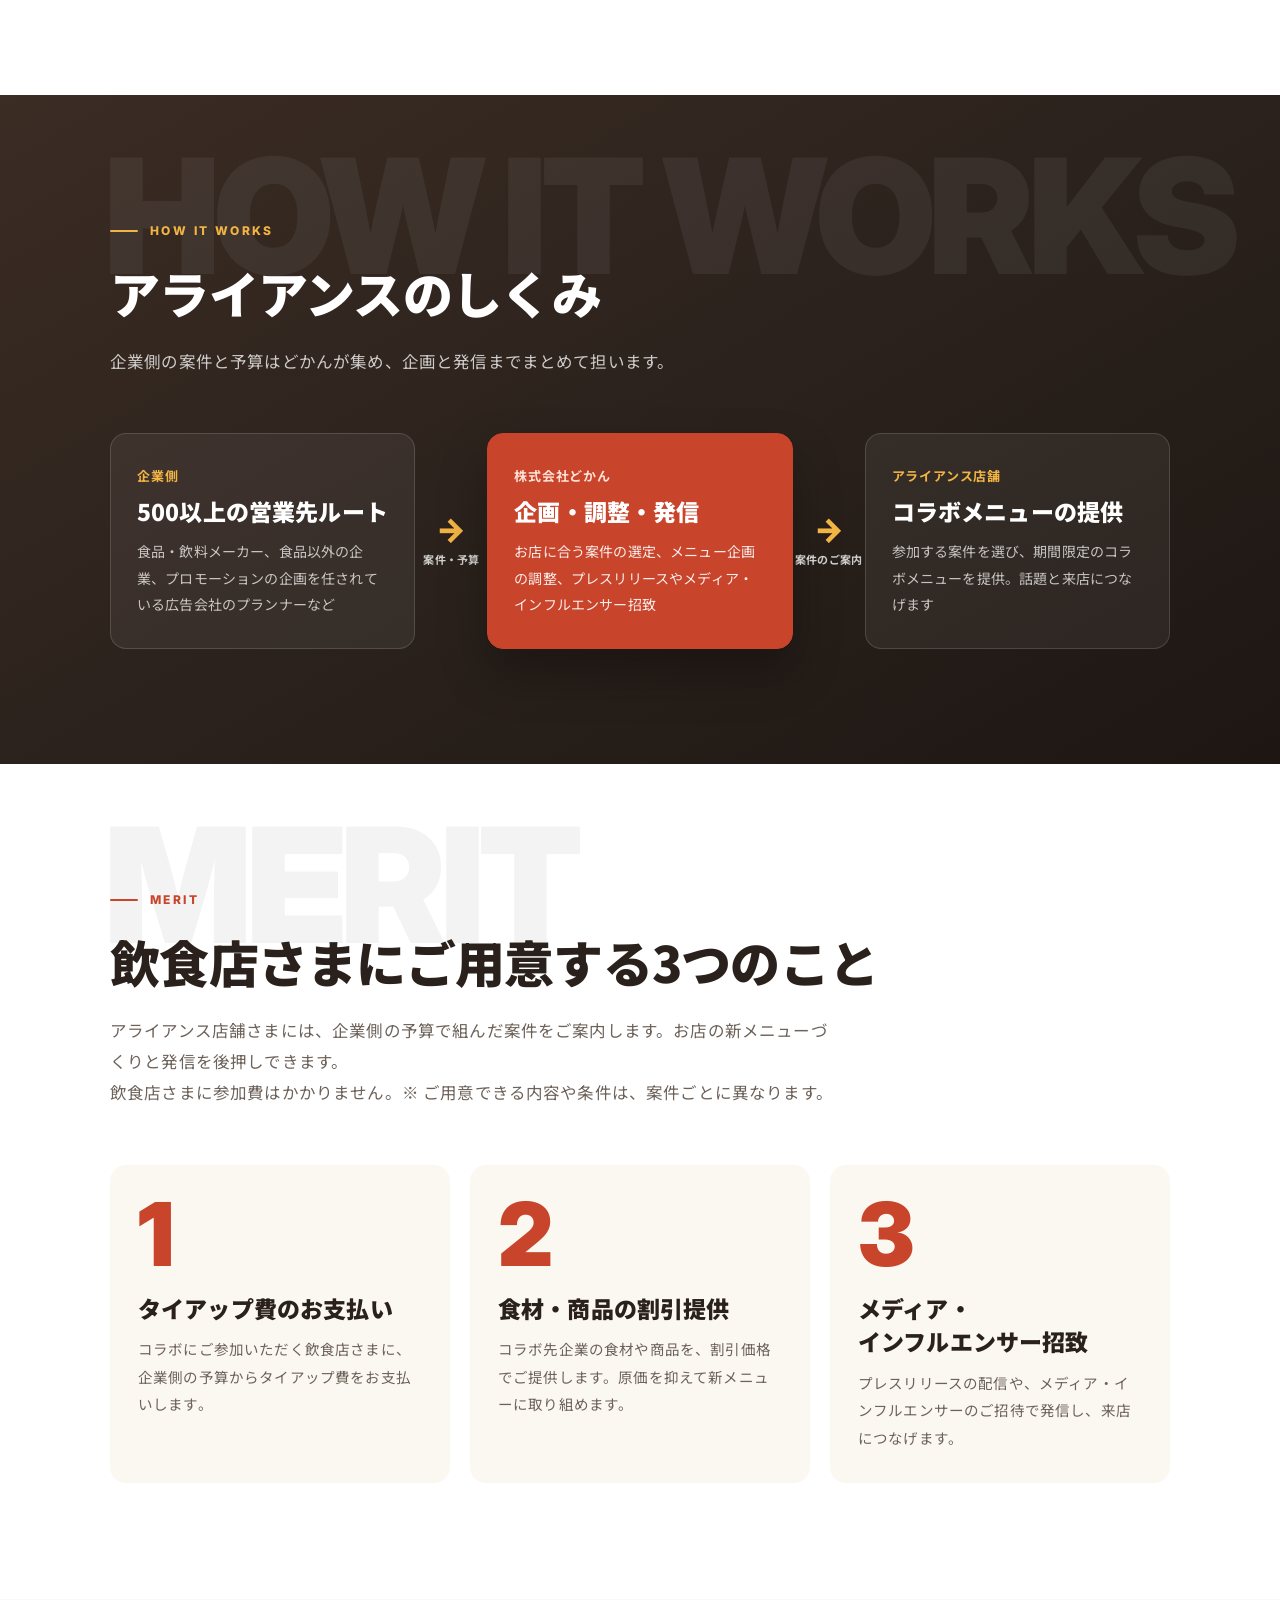
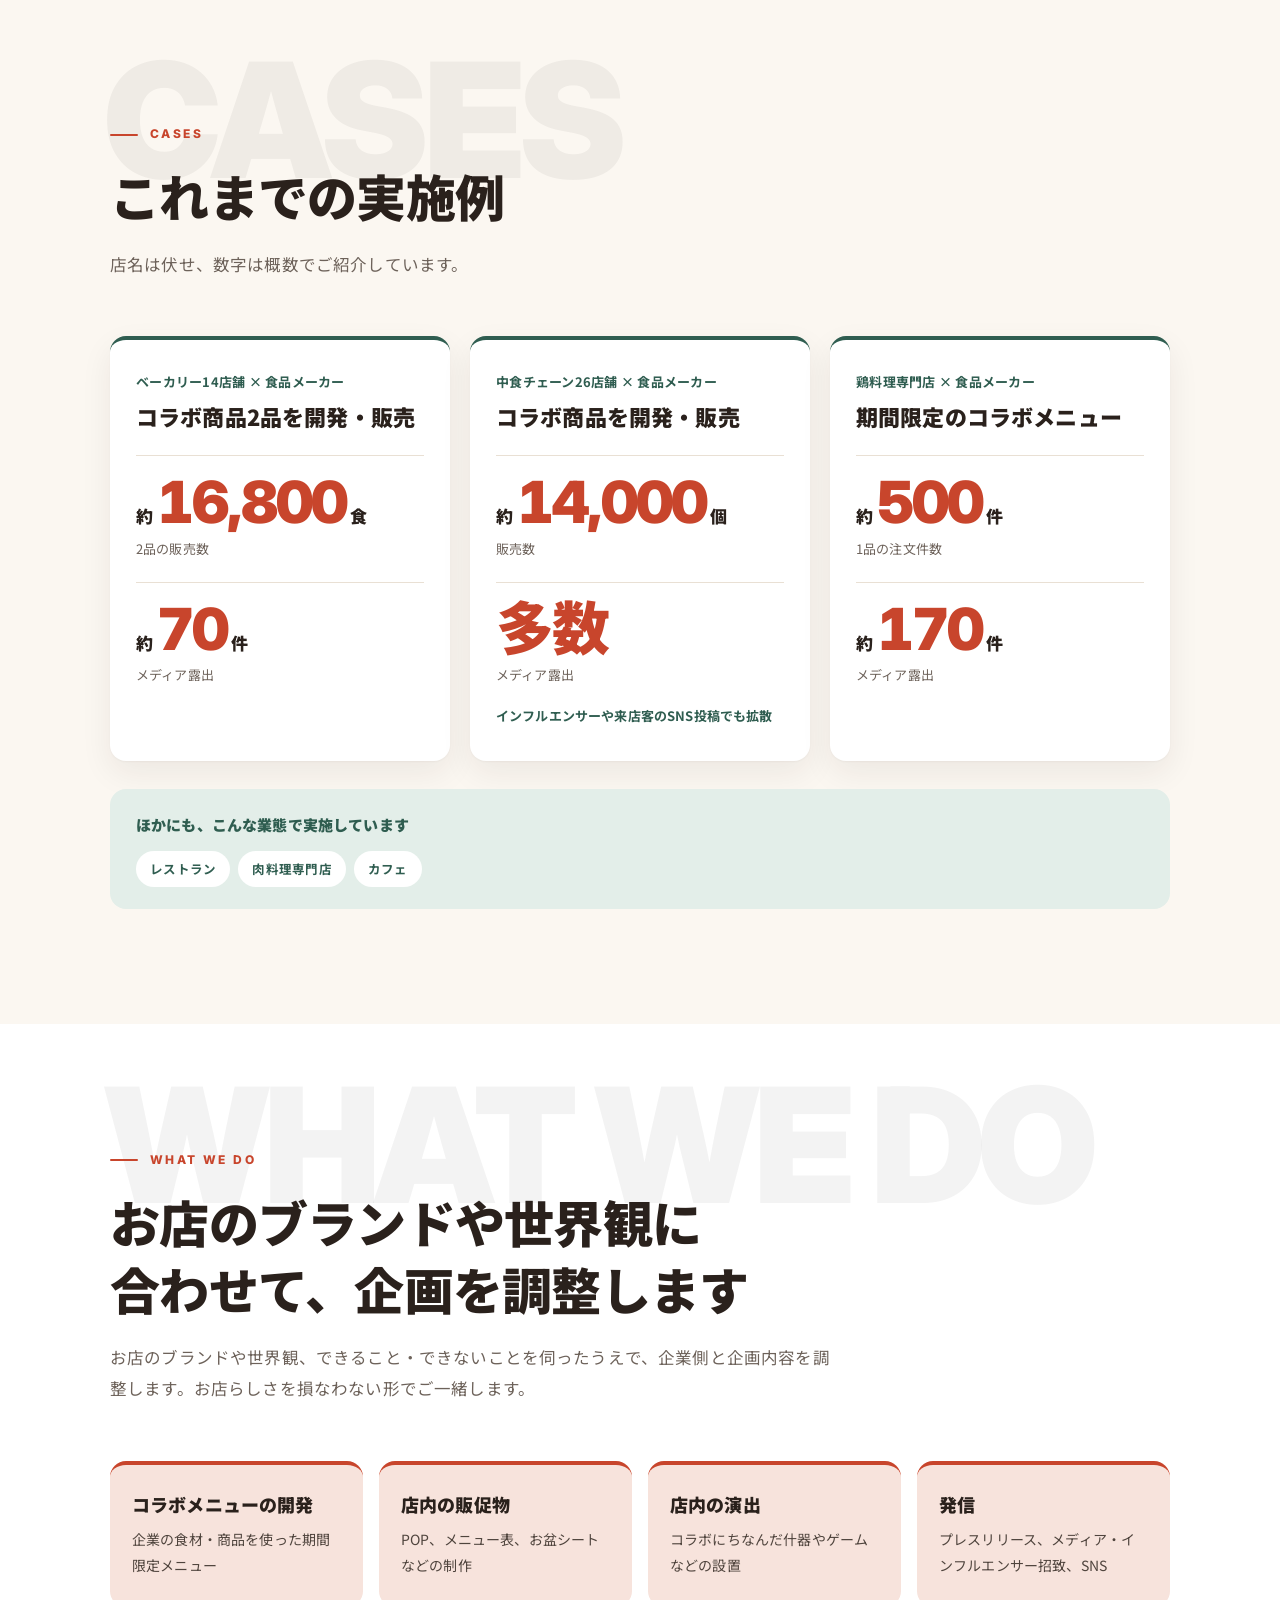
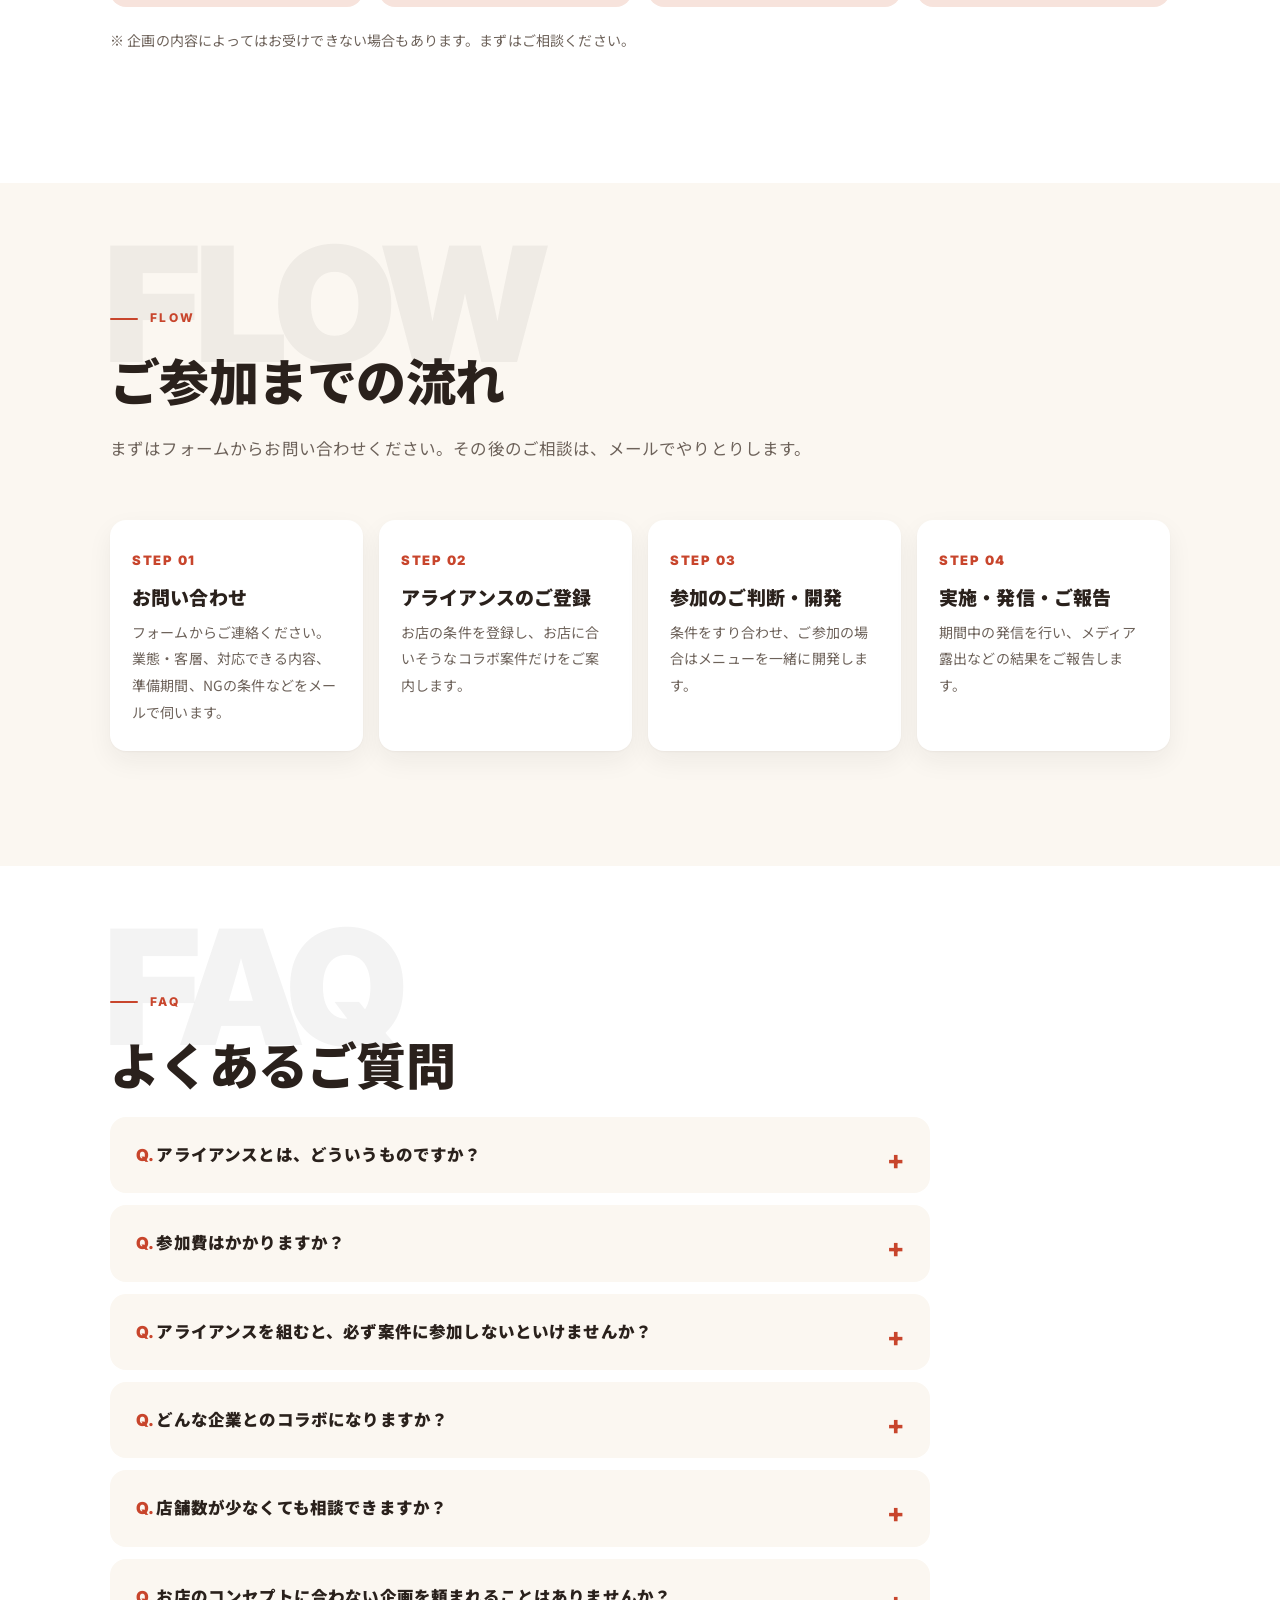
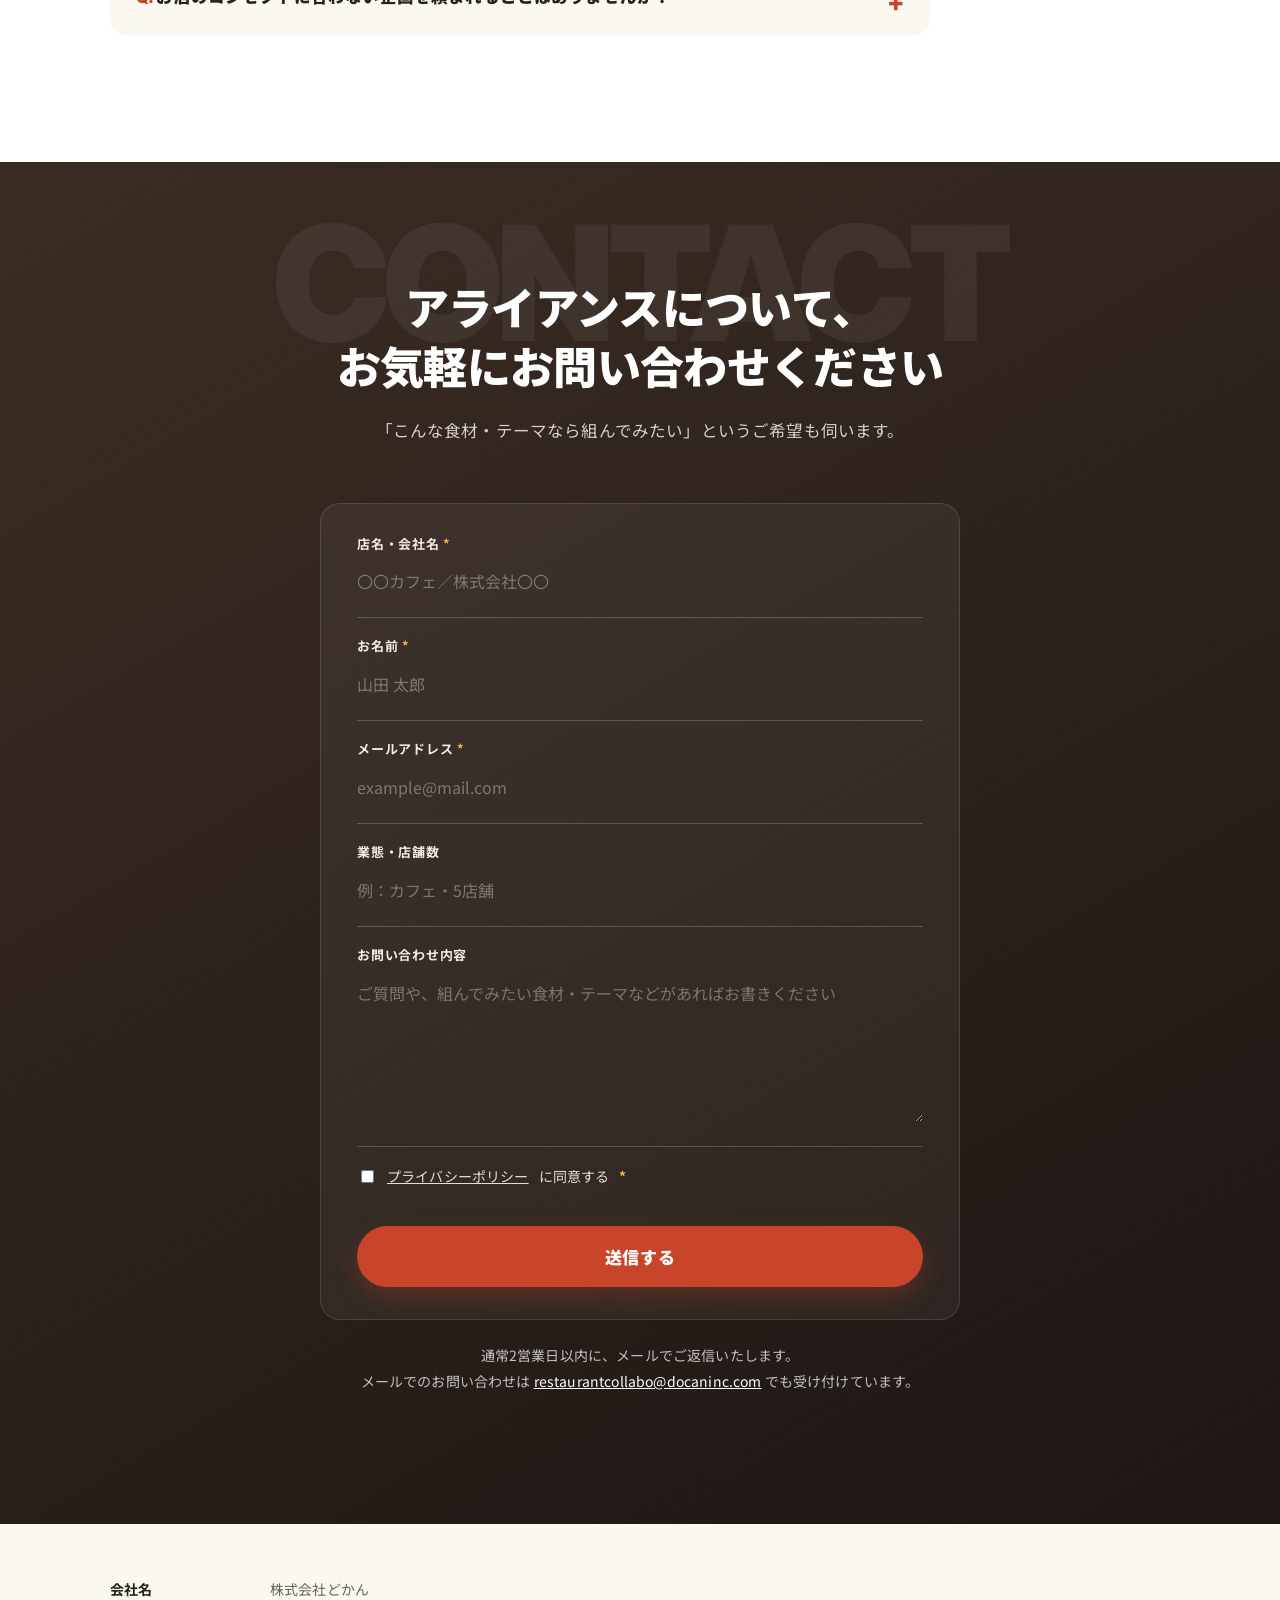
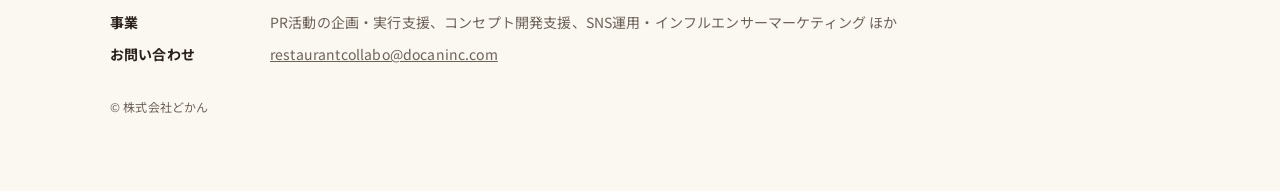
==== commit 38f15645: "飲食店向けLP：大見出しを「コラボで飲食店を盛り上げませんか。」に、導入文を短く Co-Authored-By: Claude Opus 5.5 <noreply@anthropic.com>" ====
--- a/collabo/index.html
+++ b/collabo/index.html
@@ -362,8 +362,8 @@
     <div class="wrap hero-grid">
       <div>
         <span class="eyebrow">飲食店アライアンスのご案内</span>
-        <h1><span class="nw">株式会社どかんと、</span><br><span class="nw"><em>アライアンス</em>を</span><span class="nw">組みませんか。</span></h1>
-        <p>どかんには、食品メーカーや、プロモーションの企画を任されている広告会社のプランナーなど、500以上の営業先ルートがあります。すでに166ブランド・709店舗の飲食店さまとアライアンスを組み、そこから集めたコラボメニューの案件をご案内して、話題づくりと来店につなげています。参加費はかからず、参加は案件ごとにご判断いただけます。</p>
+        <h1><span class="nw"><em>コラボ</em>で</span><span class="nw">飲食店を</span><br><span class="nw">盛り上げませんか。</span></h1>
+        <p>どかんには、食品メーカーや、プロモーションの企画を任されている広告会社のプランナーなど、500以上の営業先ルートがあります。すでに166ブランド・709店舗の飲食店さまとアライアンスを組んでおり、話題づくりと来店につなげています。参加費はかからず、参加は案件ごとにご判断いただけます。</p>
         <div class="hero-actions">
           <a class="btn" href="#contact">お問い合わせ</a>
           <a class="btn ghost" href="#how">しくみを見る</a>
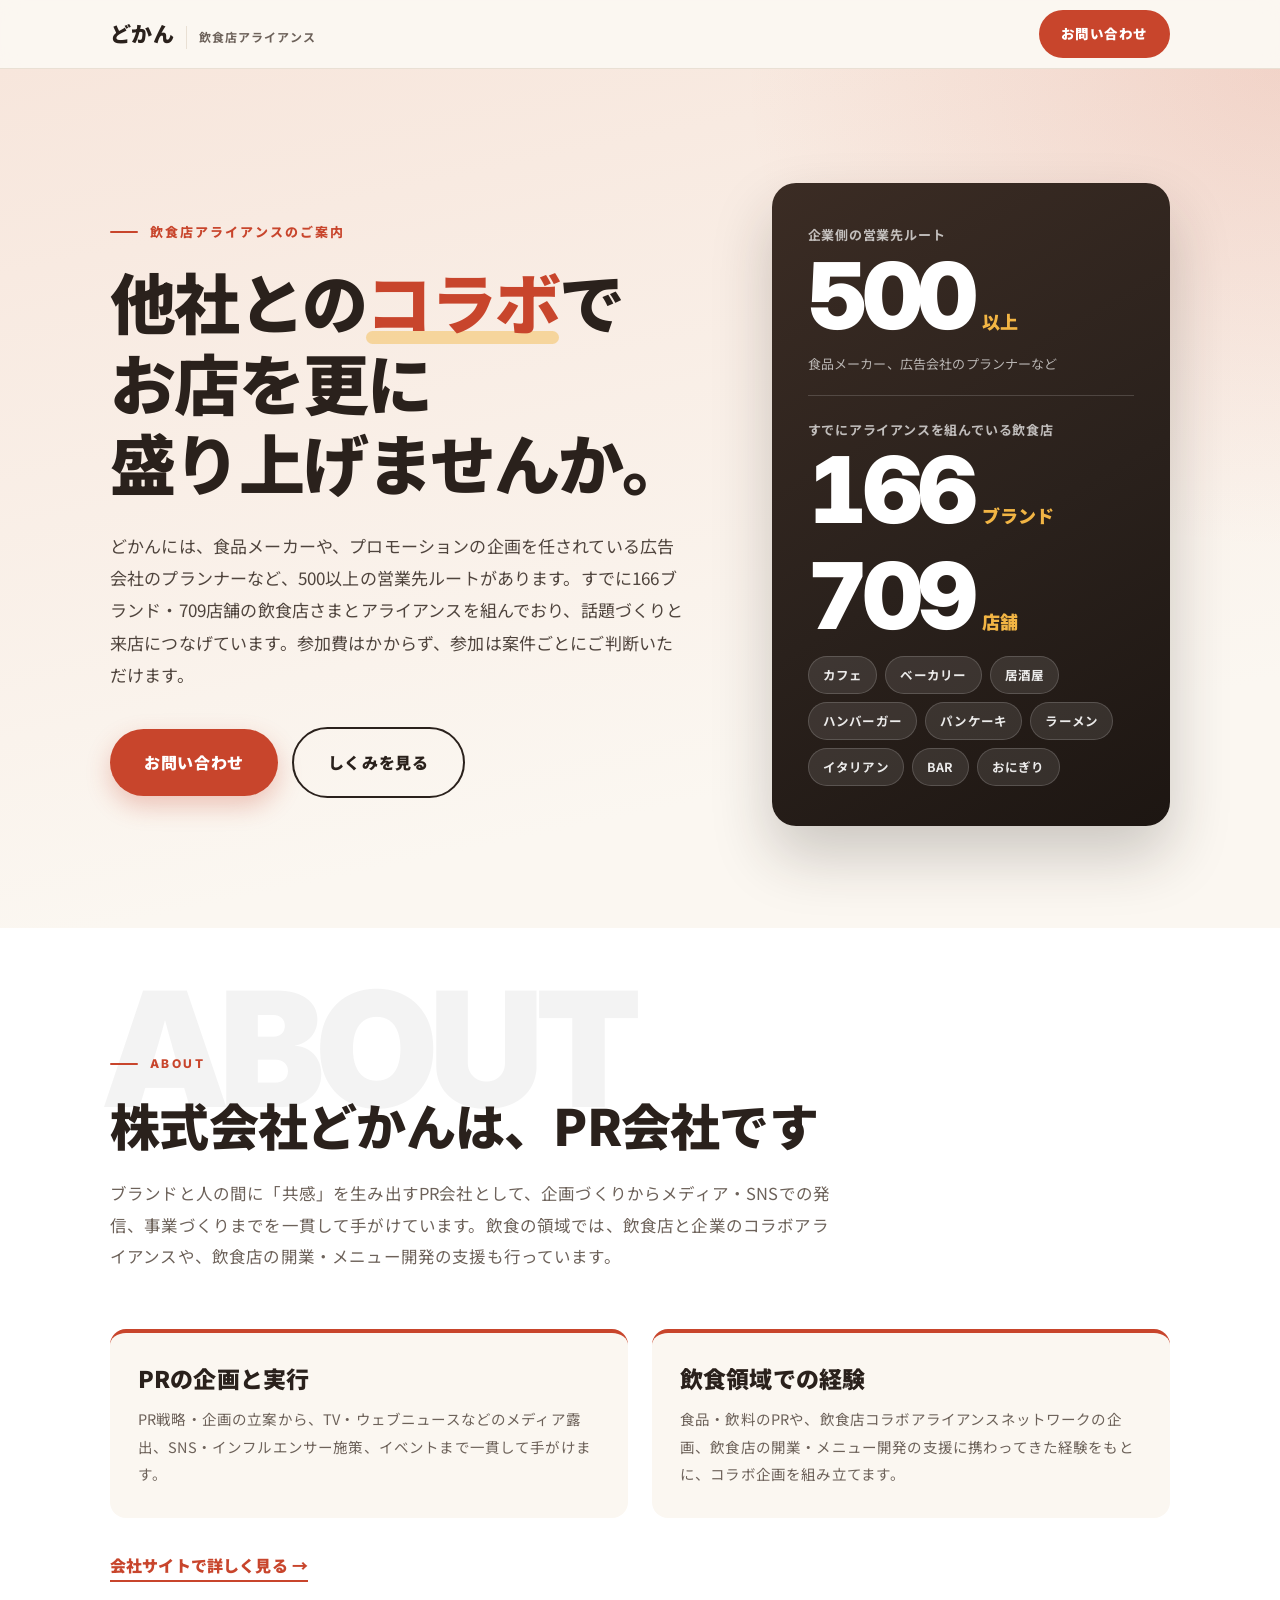
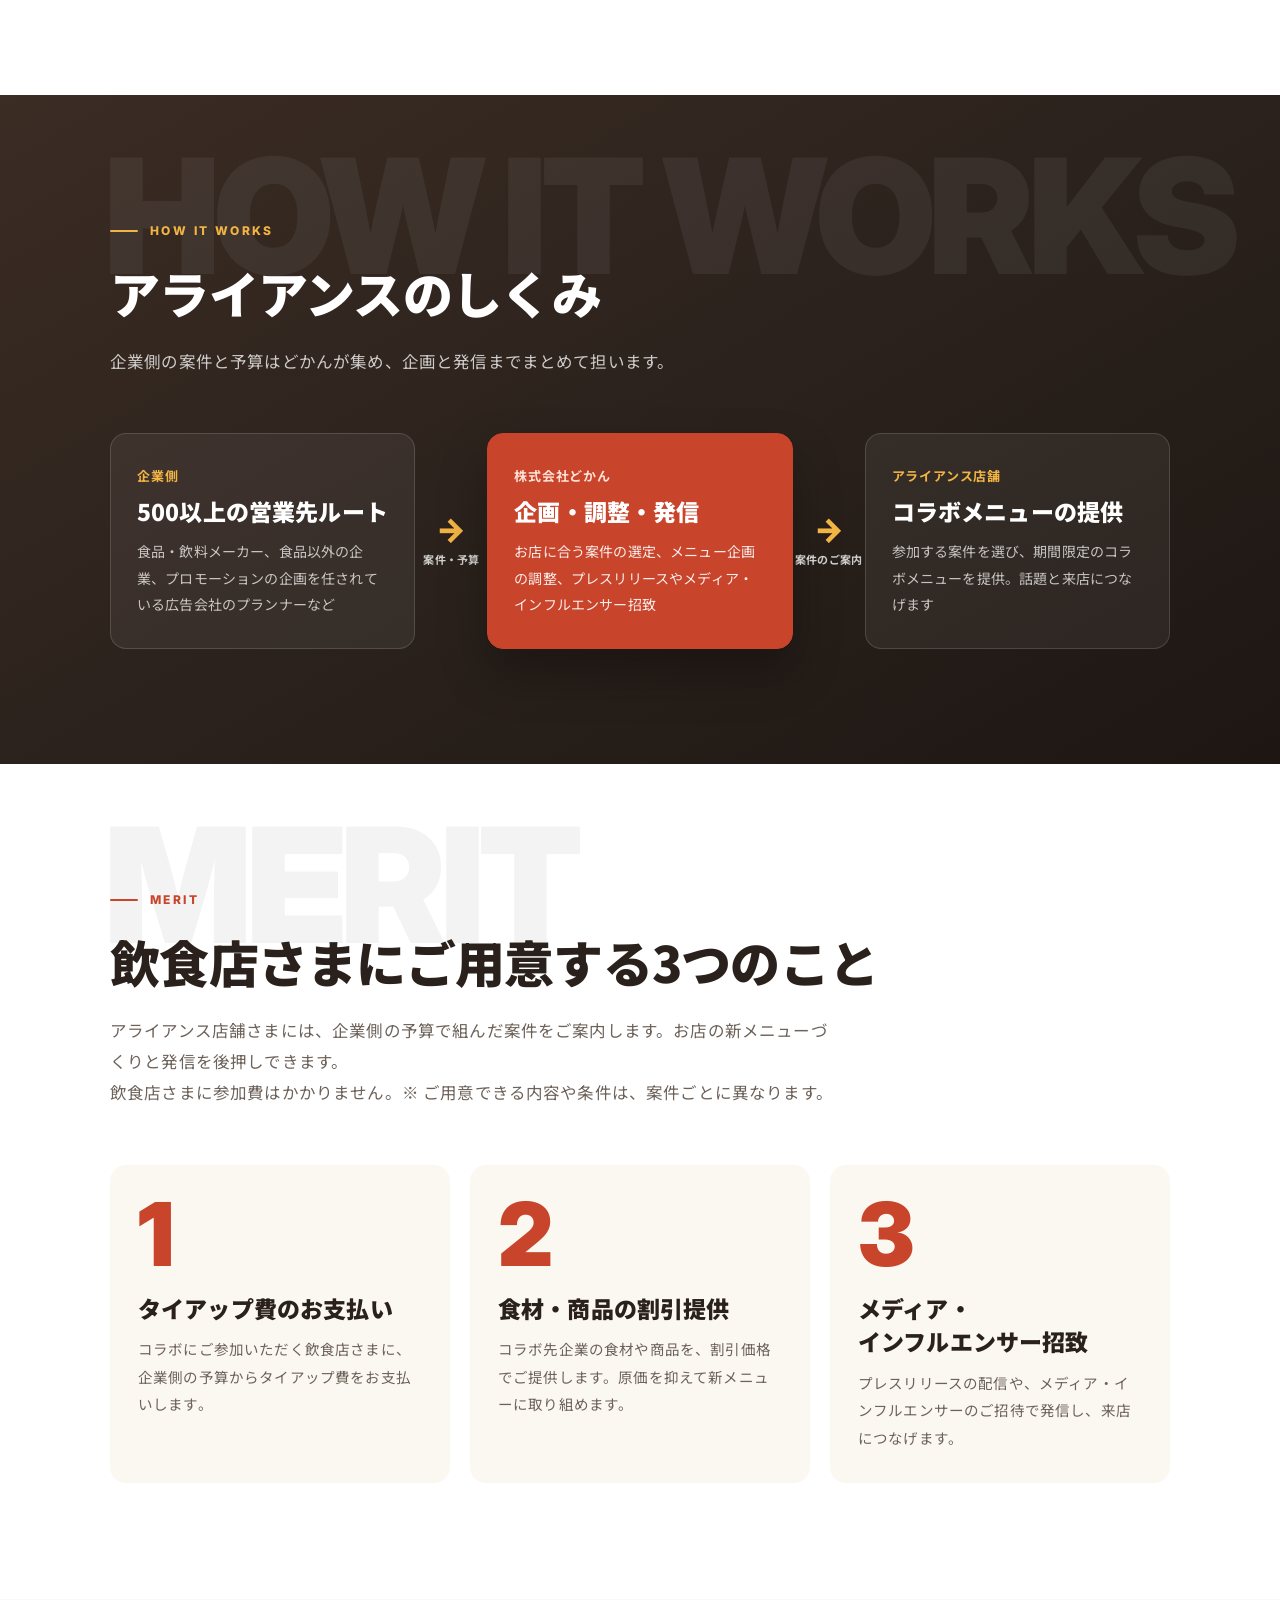
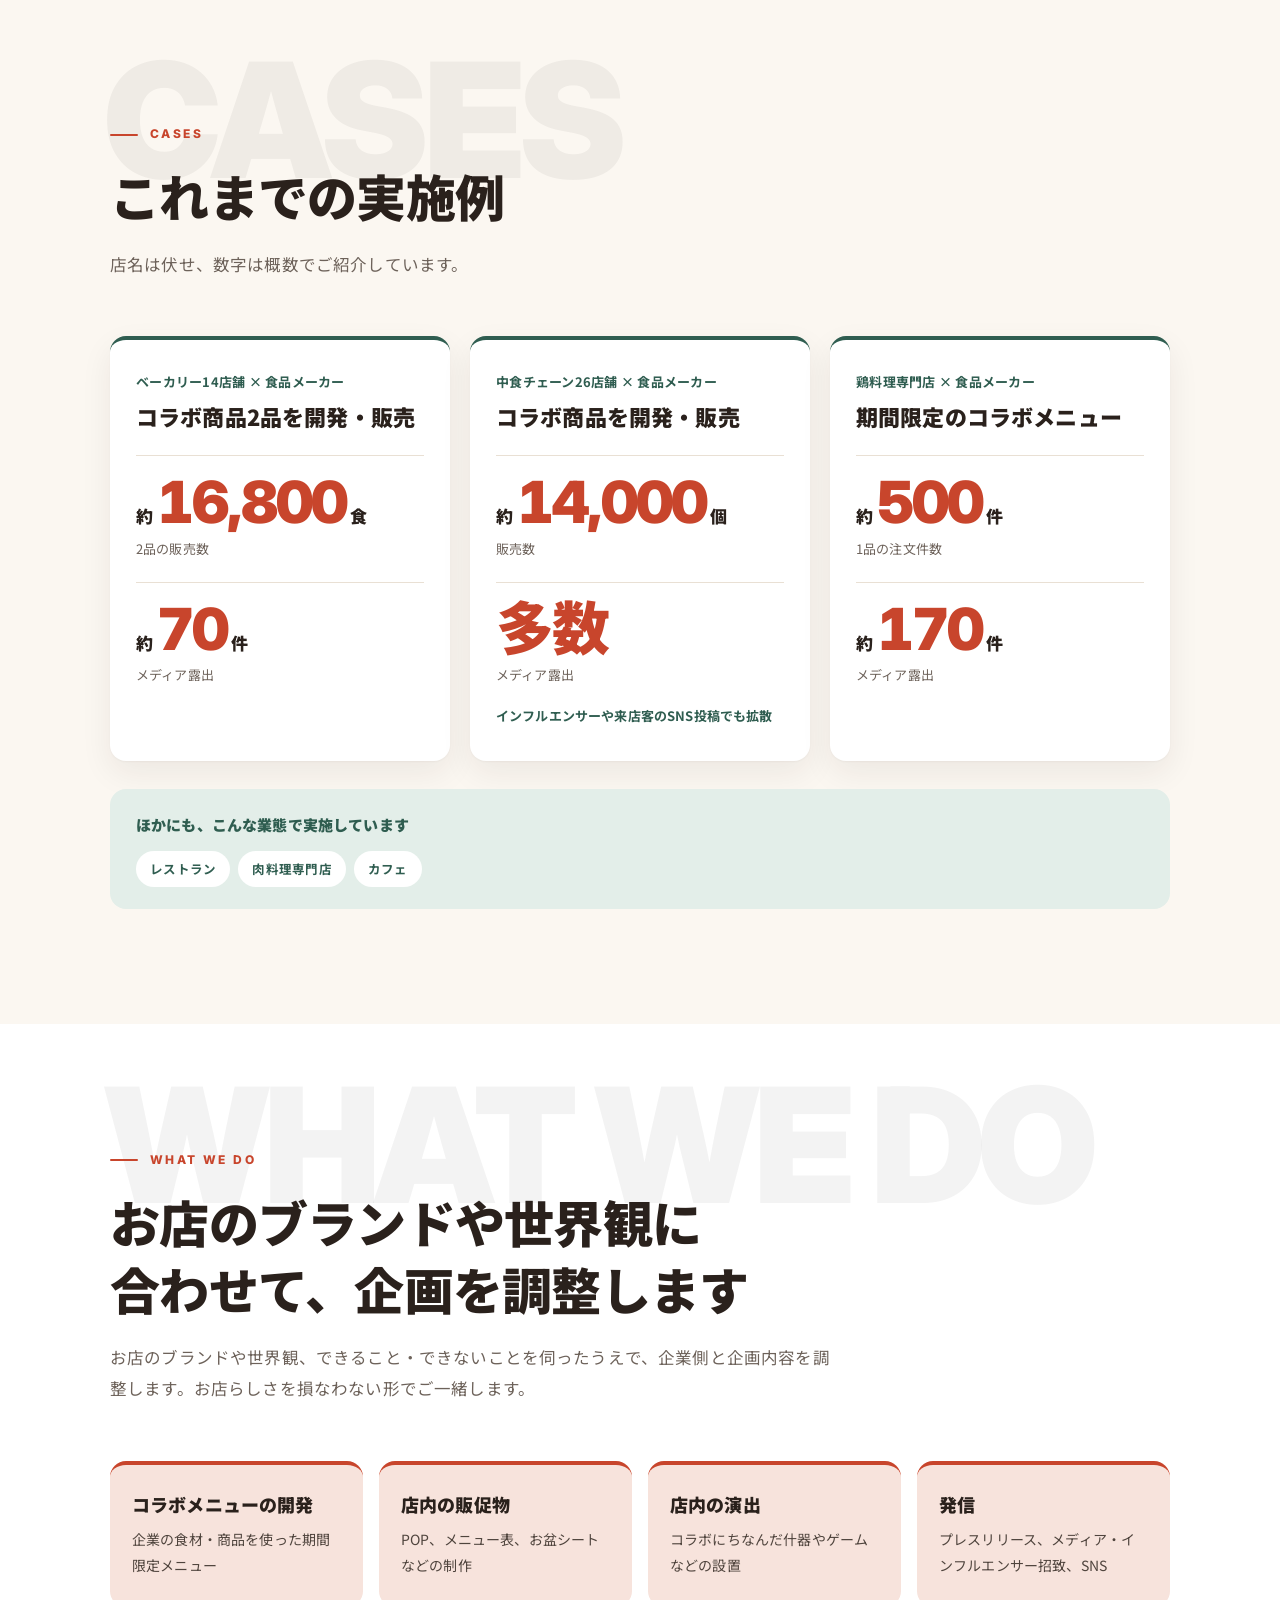
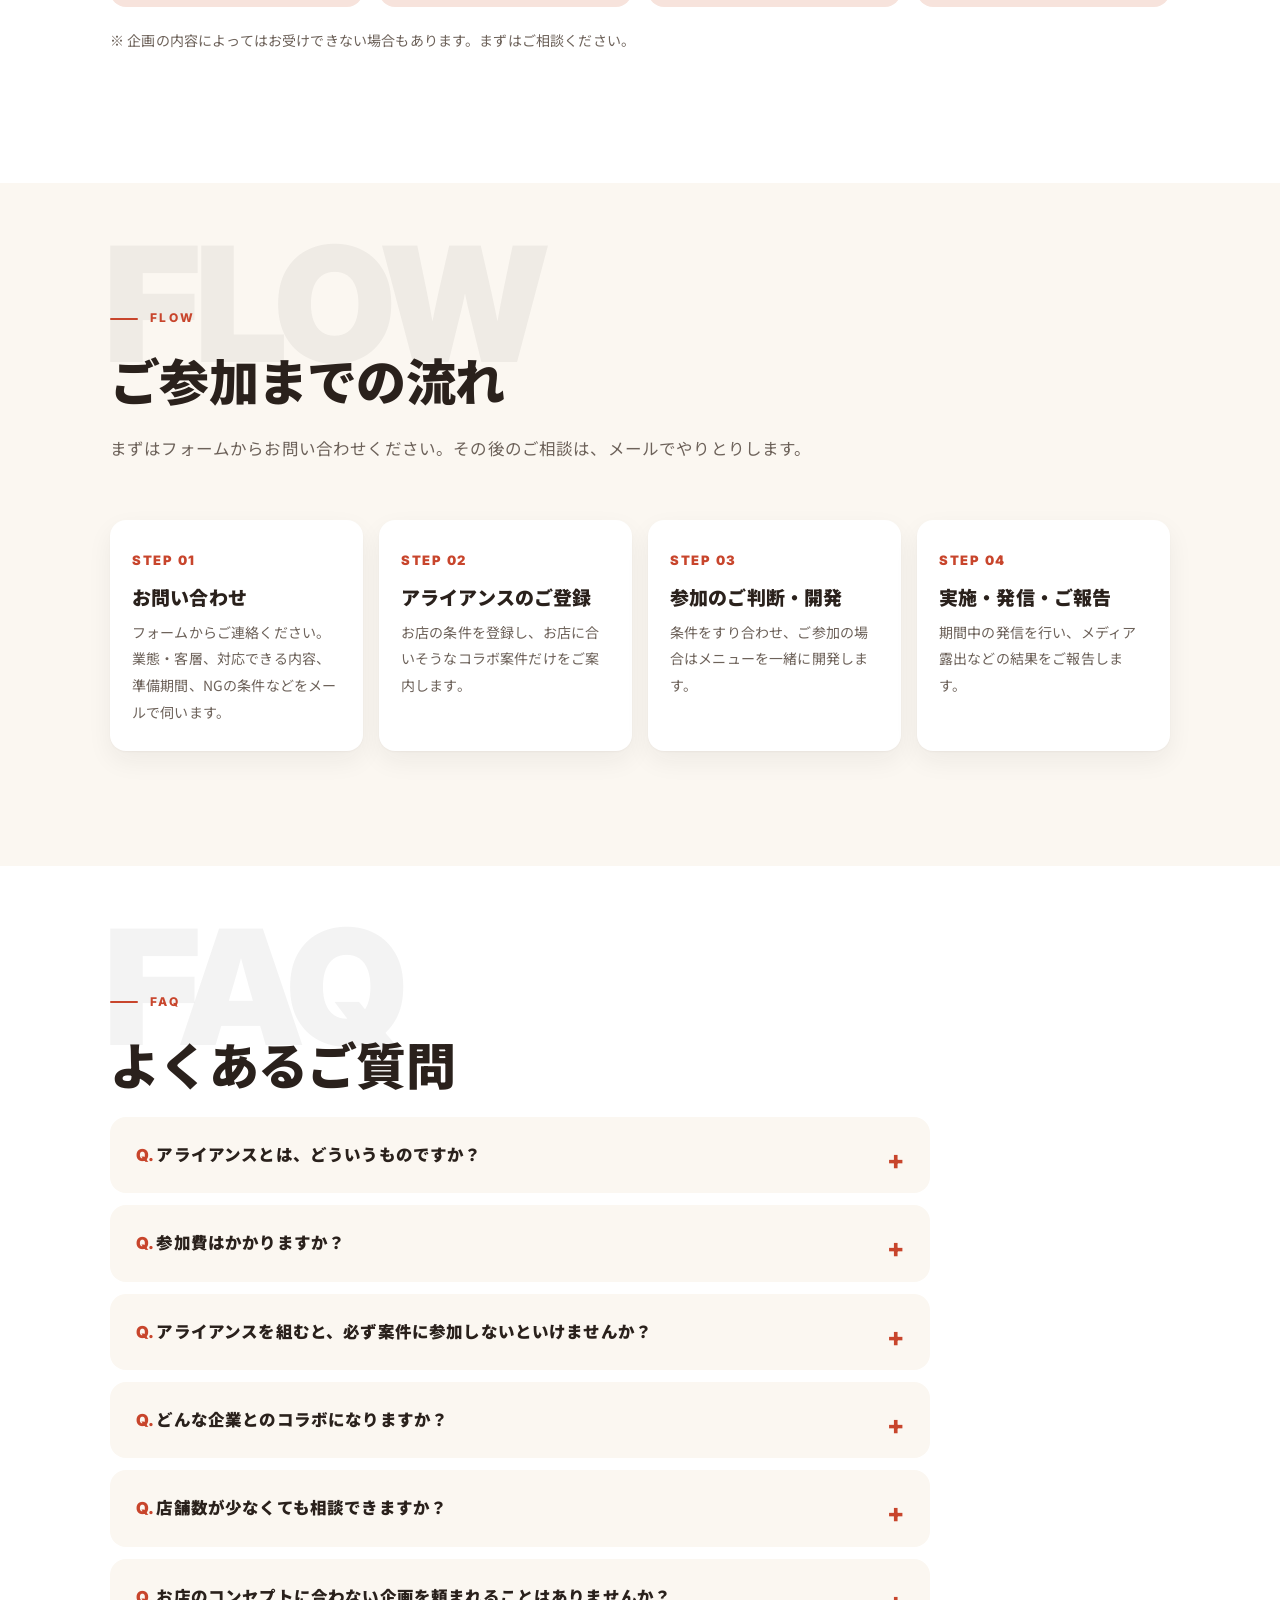
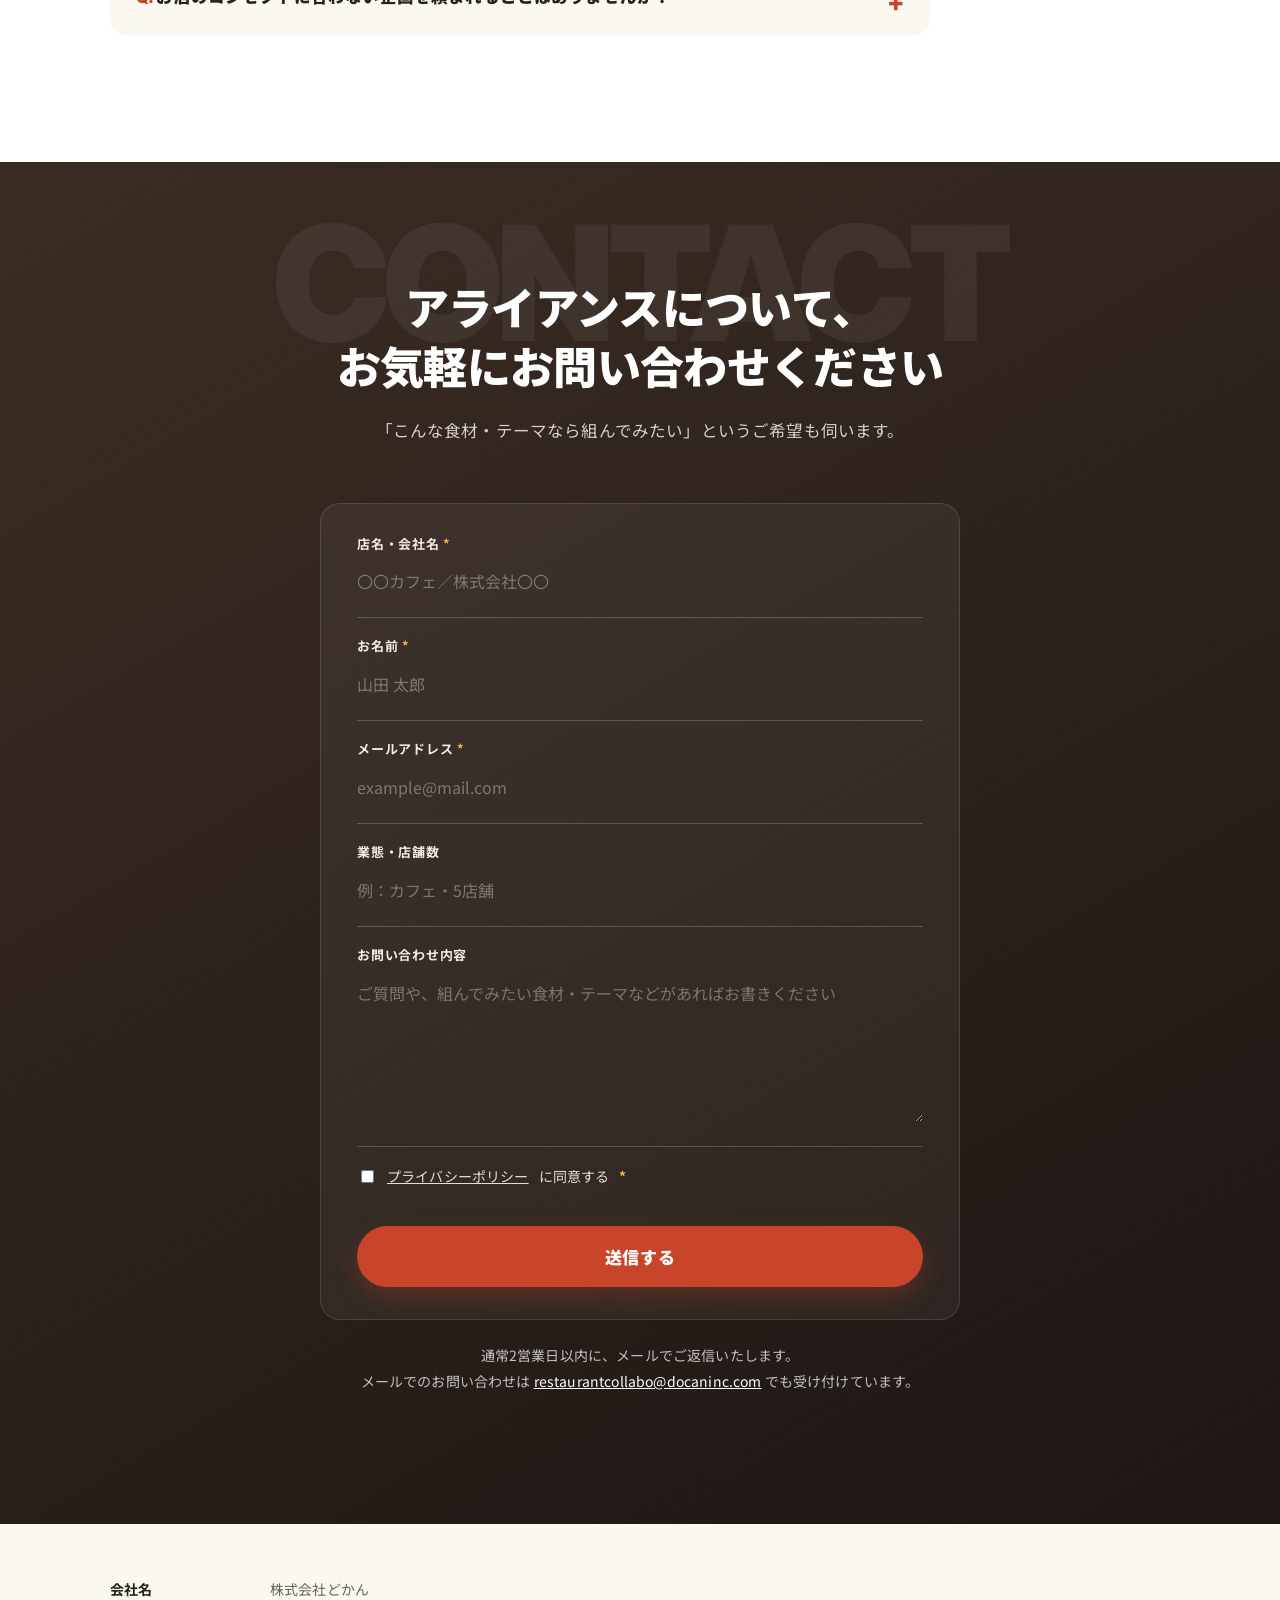
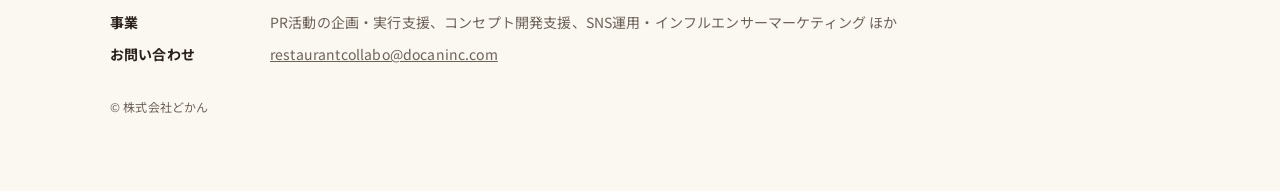
==== commit 4632dac6: "飲食店向けLP：大見出しを「他社とのコラボでお店を更に盛り上げませんか。」に Co-Authored-By: Claude Opus 5.5 <noreply@anthropic.com>" ====
--- a/collabo/index.html
+++ b/collabo/index.html
@@ -362,7 +362,7 @@
     <div class="wrap hero-grid">
       <div>
         <span class="eyebrow">飲食店アライアンスのご案内</span>
-        <h1><span class="nw"><em>コラボ</em>で</span><span class="nw">飲食店を</span><br><span class="nw">盛り上げませんか。</span></h1>
+        <h1><span class="nw">他社との<em>コラボ</em>で</span><span class="nw">お店を更に</span><span class="nw">盛り上げませんか。</span></h1>
         <p>どかんには、食品メーカーや、プロモーションの企画を任されている広告会社のプランナーなど、500以上の営業先ルートがあります。すでに166ブランド・709店舗の飲食店さまとアライアンスを組んでおり、話題づくりと来店につなげています。参加費はかからず、参加は案件ごとにご判断いただけます。</p>
         <div class="hero-actions">
           <a class="btn" href="#contact">お問い合わせ</a>
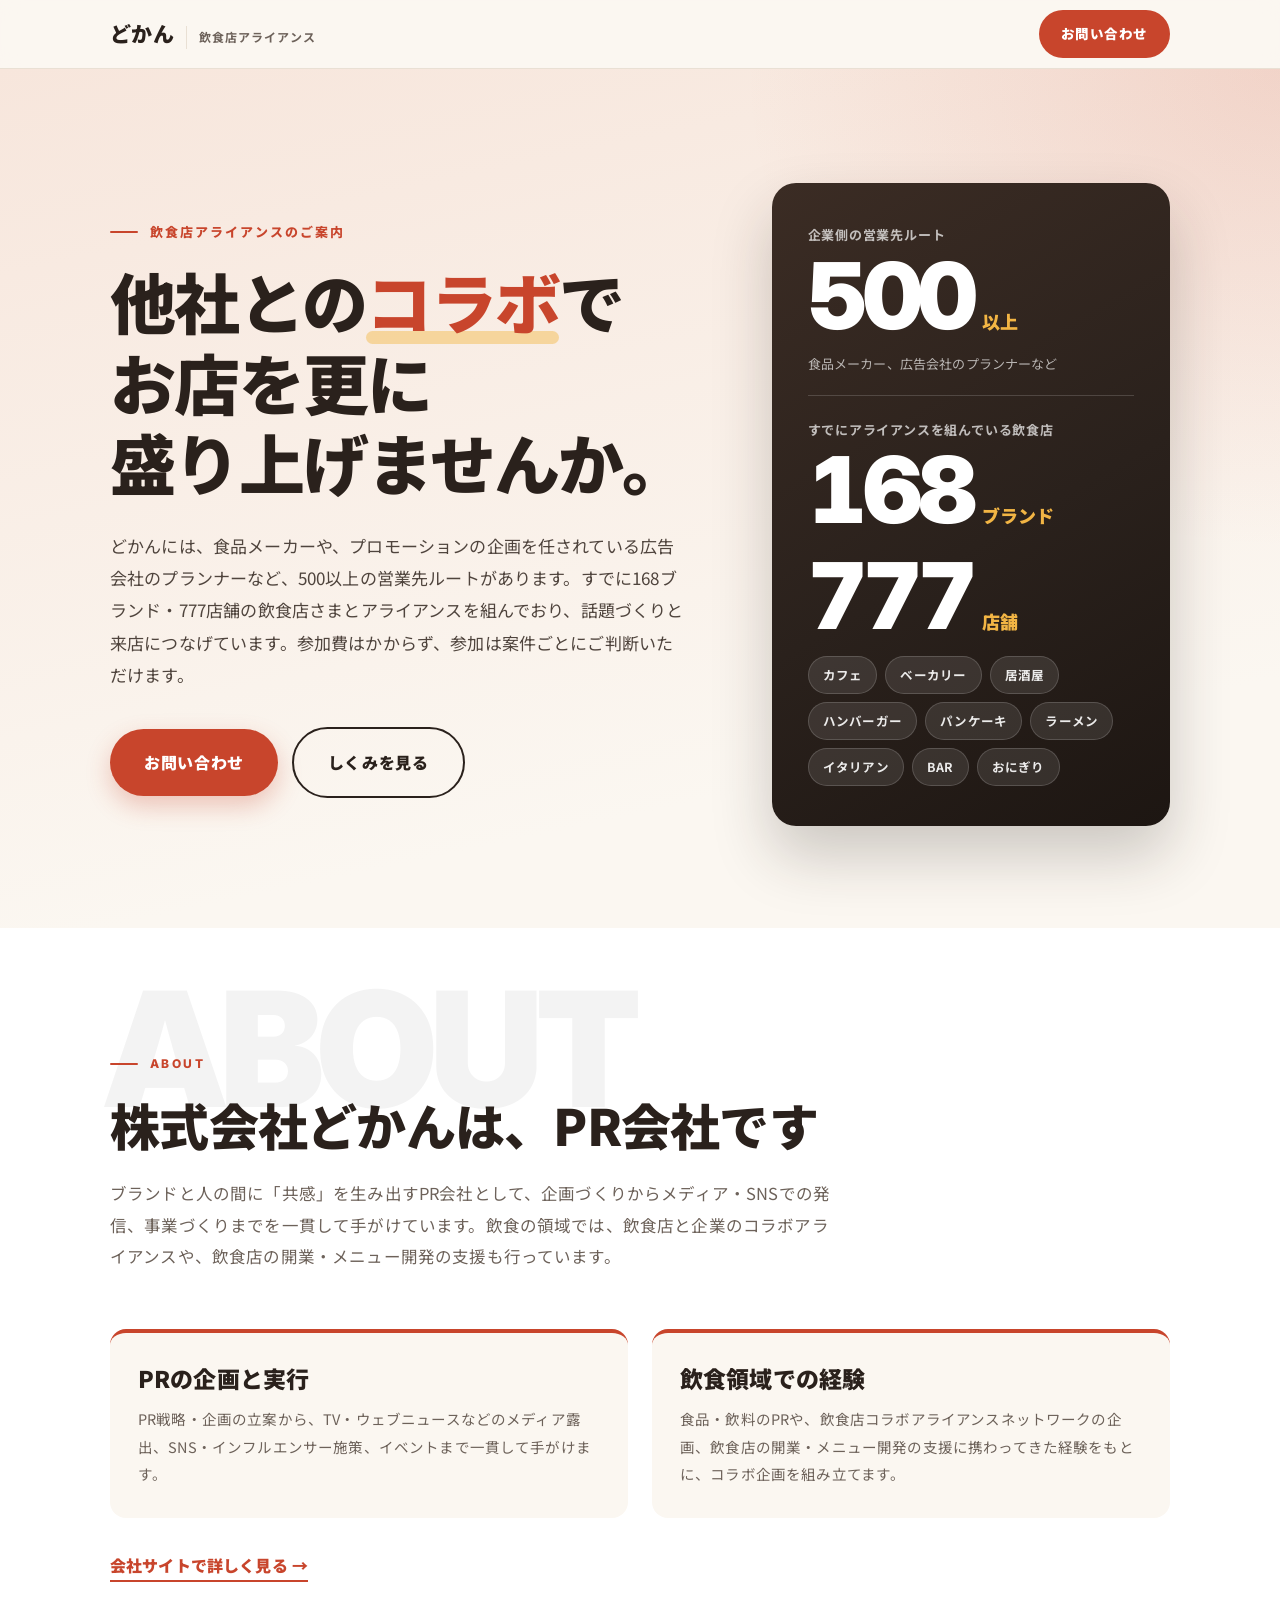
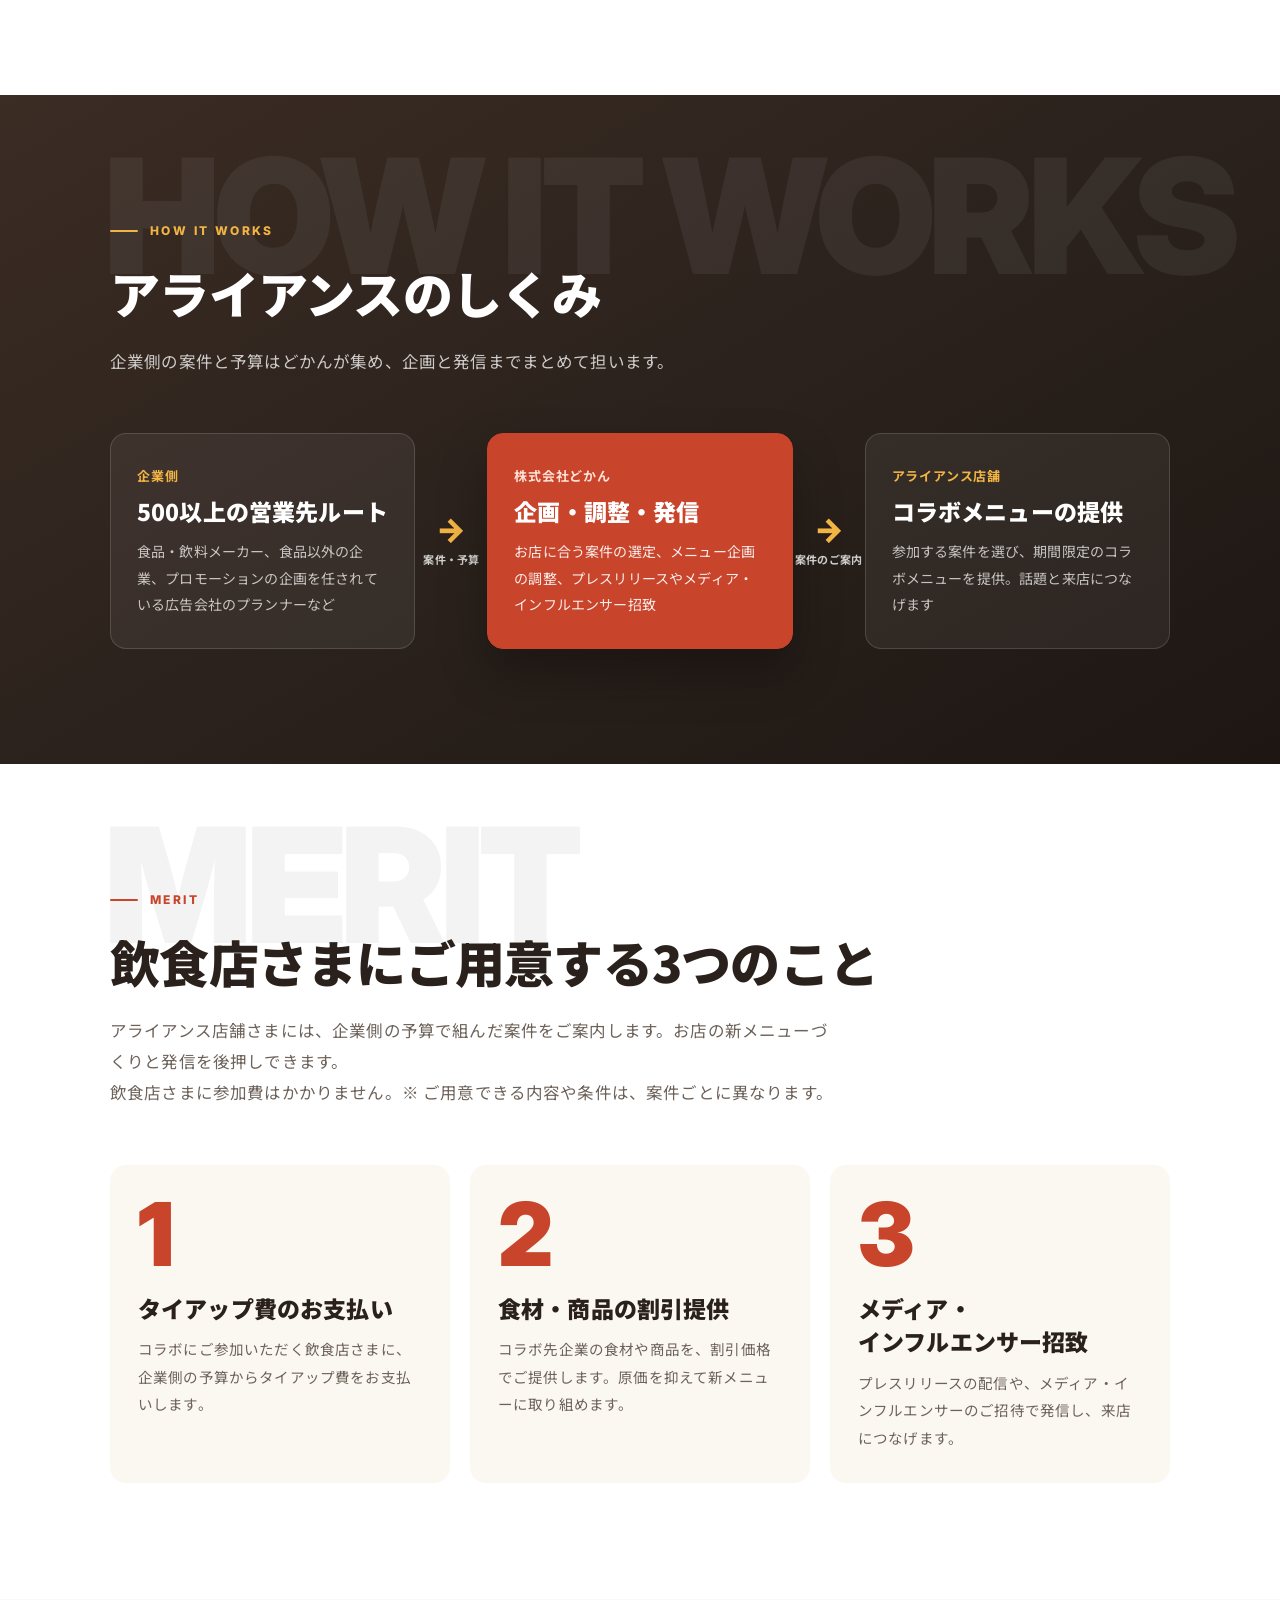
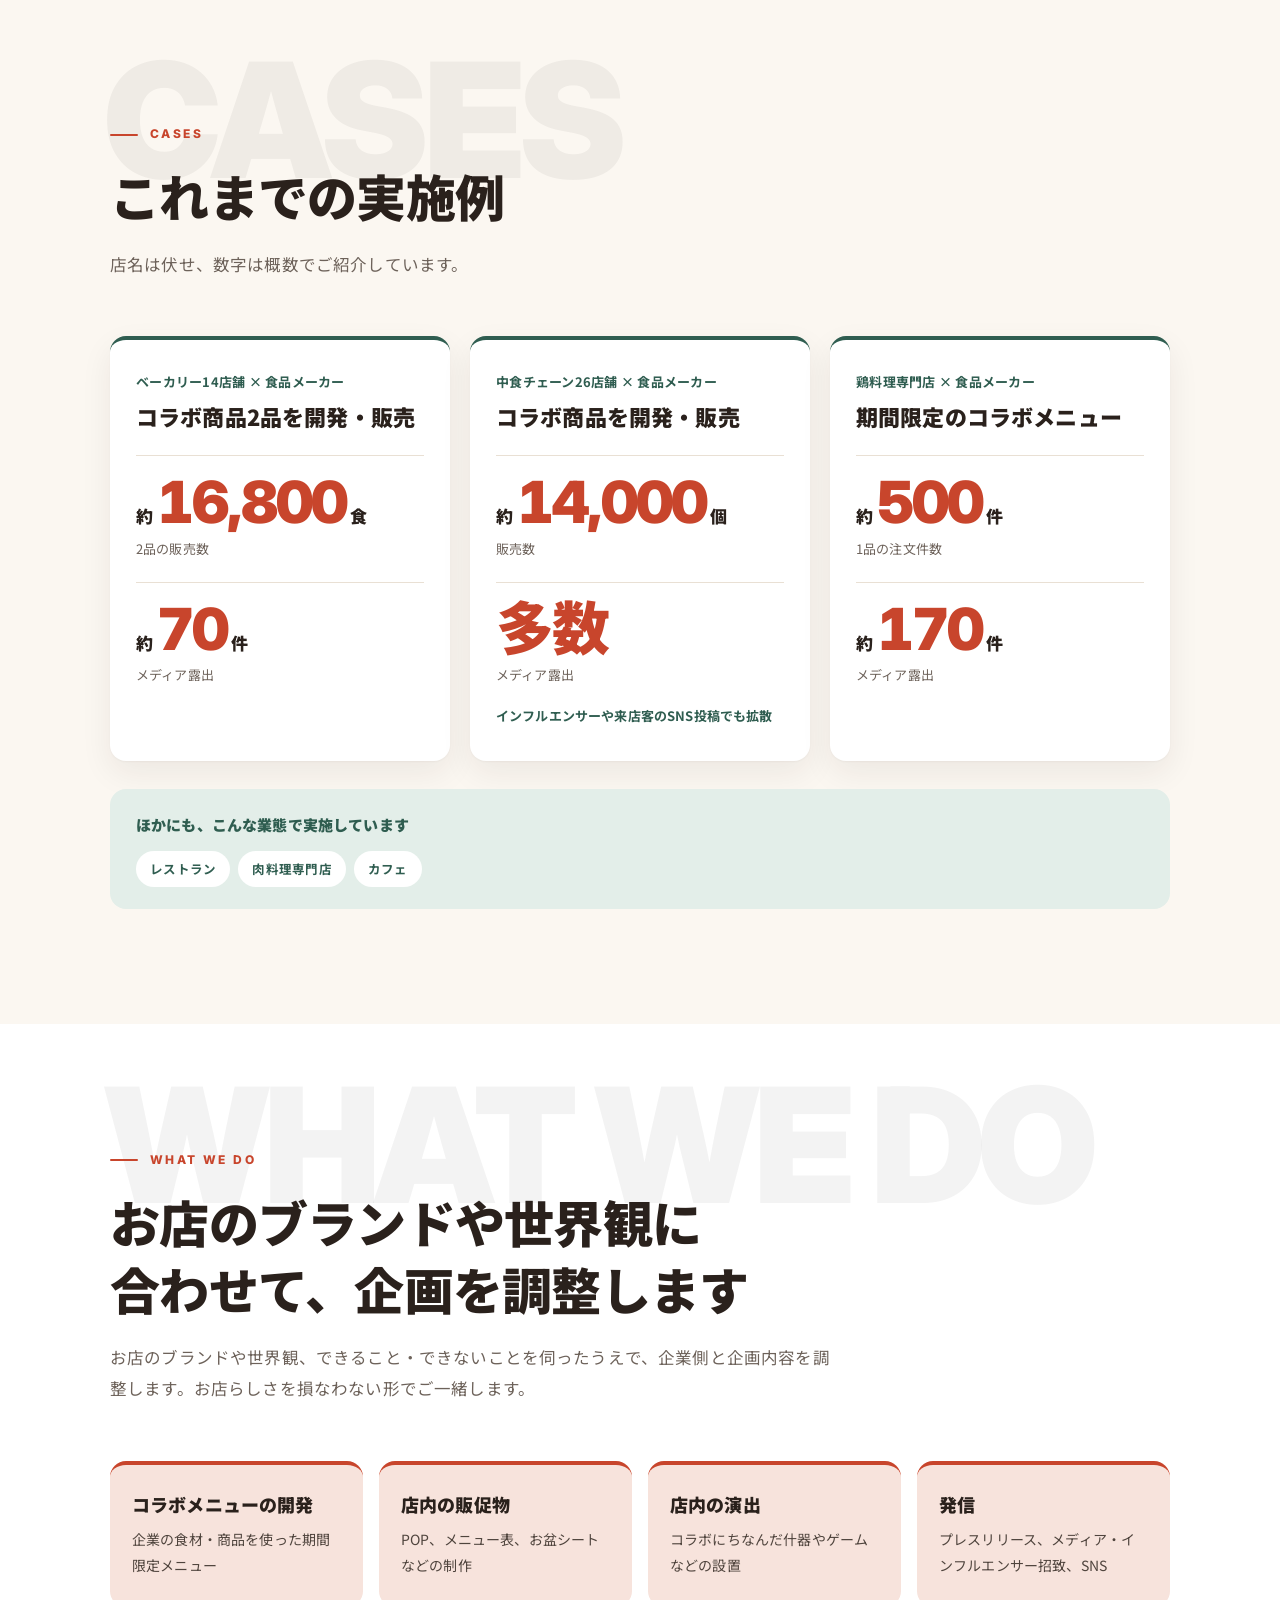
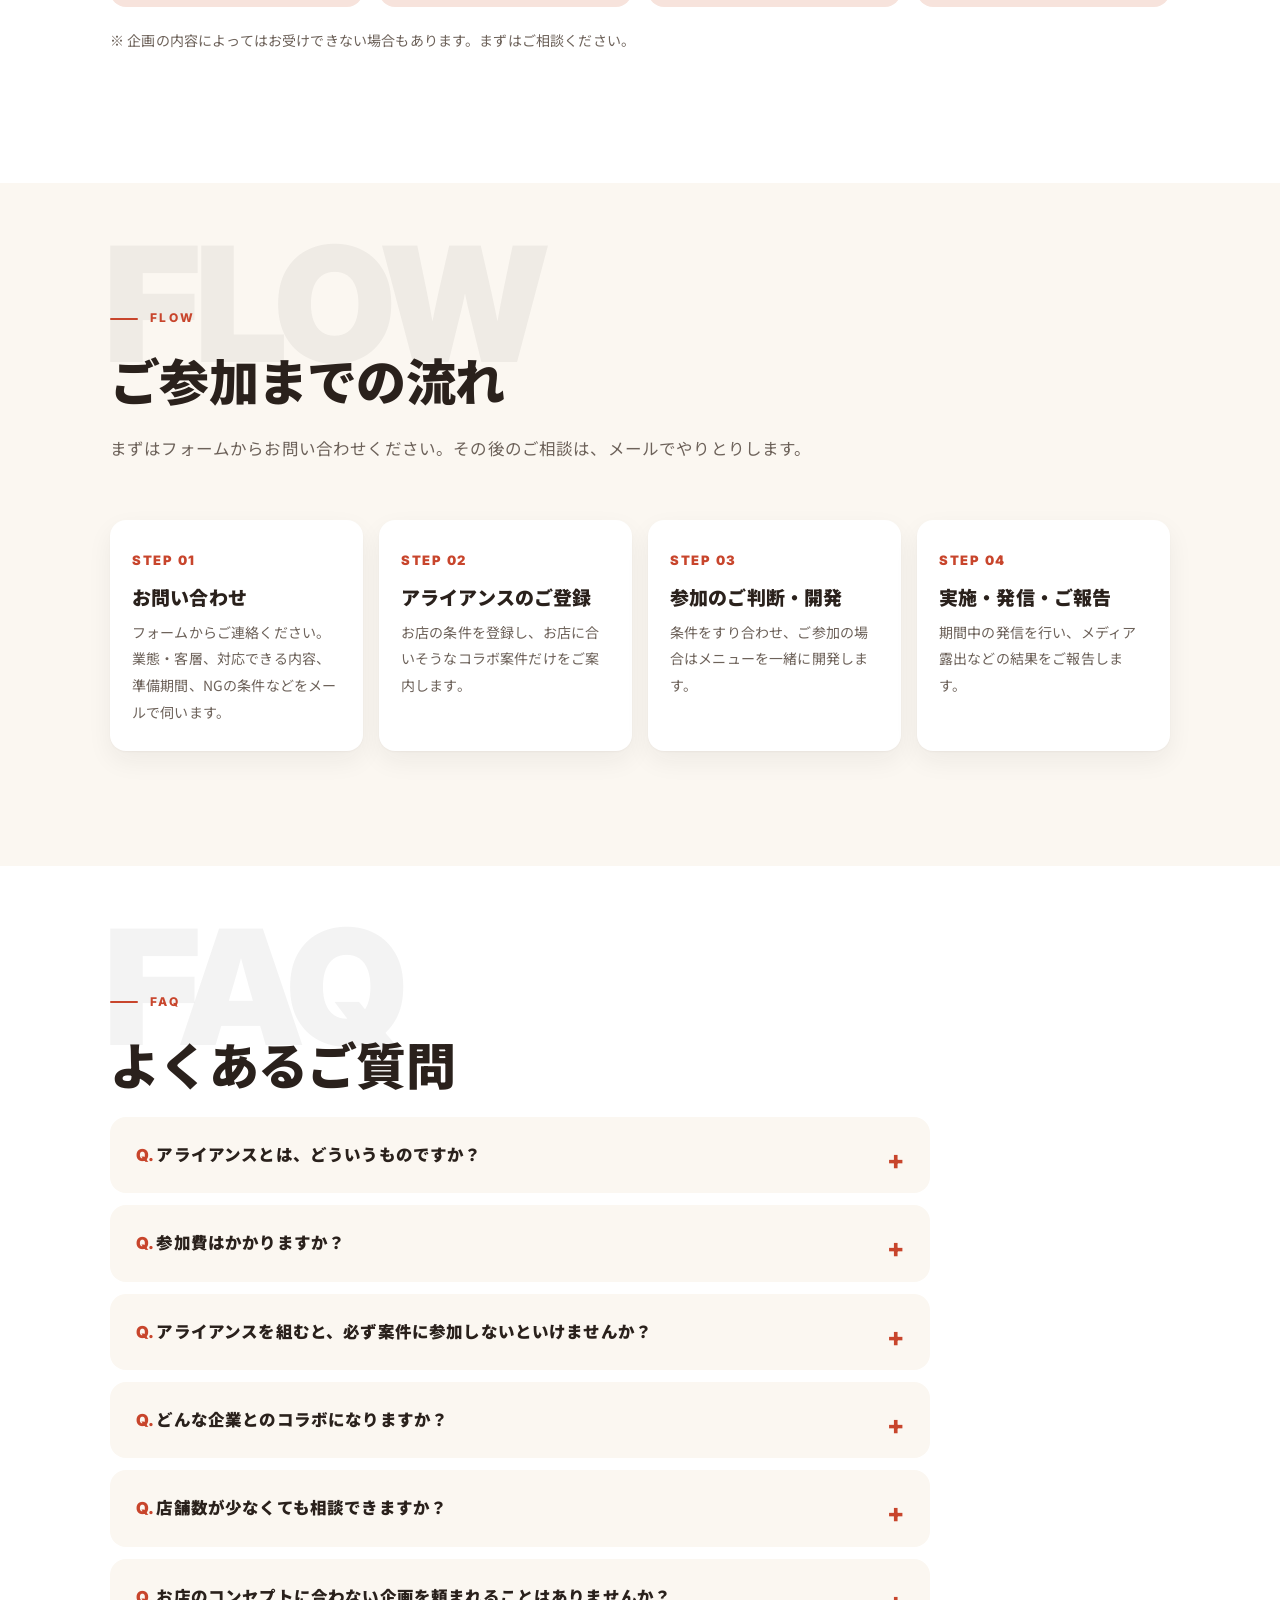
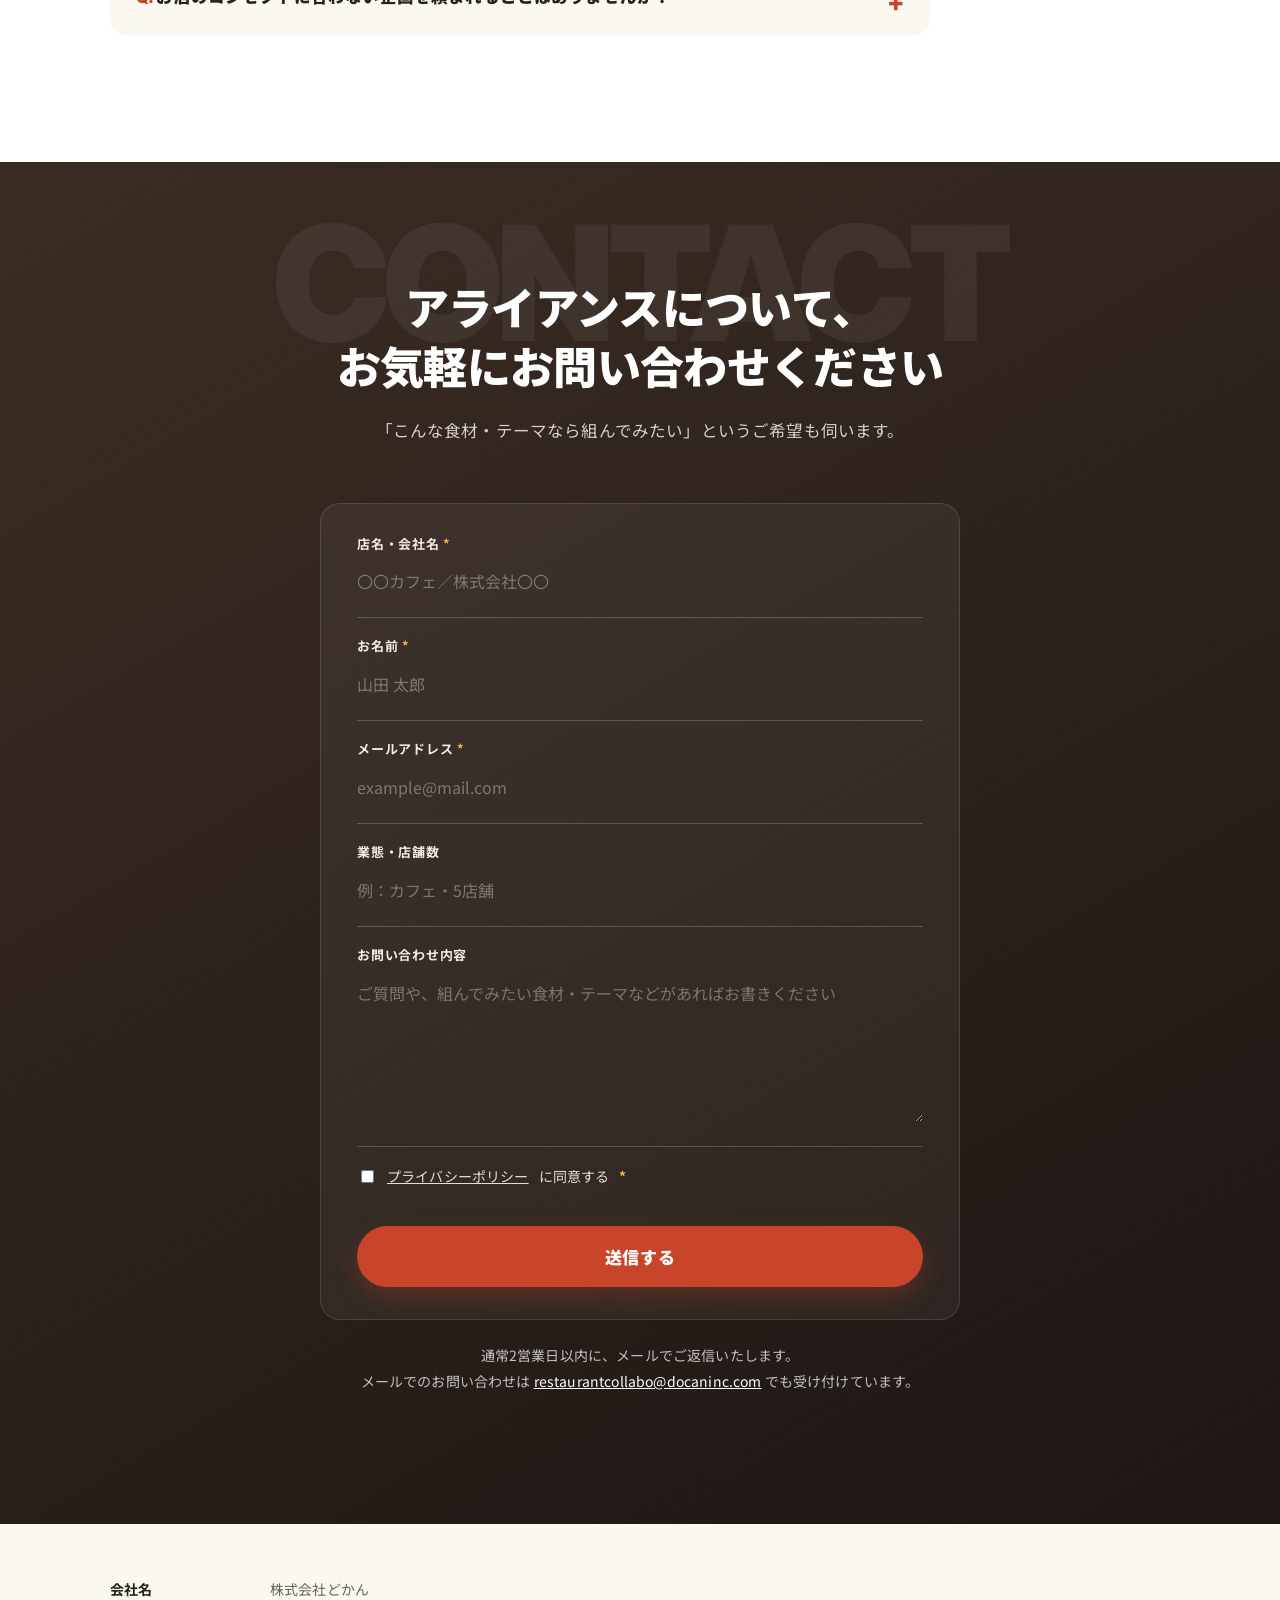
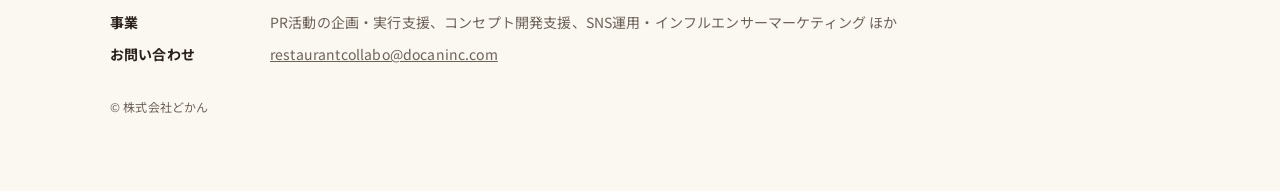
==== commit ab130996: "飲食店向けLP：店舗数を最新（168ブランド・777店舗）に更新 Co-Authored-By: Claude Opus 5.5 <noreply@anthropic.com>" ====
--- a/collabo/index.html
+++ b/collabo/index.html
@@ -363,7 +363,7 @@
       <div>
         <span class="eyebrow">飲食店アライアンスのご案内</span>
         <h1><span class="nw">他社との<em>コラボ</em>で</span><span class="nw">お店を更に</span><span class="nw">盛り上げませんか。</span></h1>
-        <p>どかんには、食品メーカーや、プロモーションの企画を任されている広告会社のプランナーなど、500以上の営業先ルートがあります。すでに166ブランド・709店舗の飲食店さまとアライアンスを組んでおり、話題づくりと来店につなげています。参加費はかからず、参加は案件ごとにご判断いただけます。</p>
+        <p>どかんには、食品メーカーや、プロモーションの企画を任されている広告会社のプランナーなど、500以上の営業先ルートがあります。すでに168ブランド・777店舗の飲食店さまとアライアンスを組んでおり、話題づくりと来店につなげています。参加費はかからず、参加は案件ごとにご判断いただけます。</p>
         <div class="hero-actions">
           <a class="btn" href="#contact">お問い合わせ</a>
           <a class="btn ghost" href="#how">しくみを見る</a>
@@ -375,8 +375,8 @@
         <p class="stat-note">食品メーカー、広告会社のプランナーなど</p>
         <hr>
         <div class="label">すでにアライアンスを組んでいる飲食店</div>
-        <div class="stat-row"><b>166</b><span>ブランド</span></div>
-        <div class="stat-row"><b>709</b><span>店舗</span></div>
+        <div class="stat-row"><b>168</b><span>ブランド</span></div>
+        <div class="stat-row"><b>777</b><span>店舗</span></div>
         <div class="tags">
           <span class="tag">カフェ</span><span class="tag">ベーカリー</span><span class="tag">居酒屋</span>
           <span class="tag">ハンバーガー</span><span class="tag">パンケーキ</span><span class="tag">ラーメン</span>
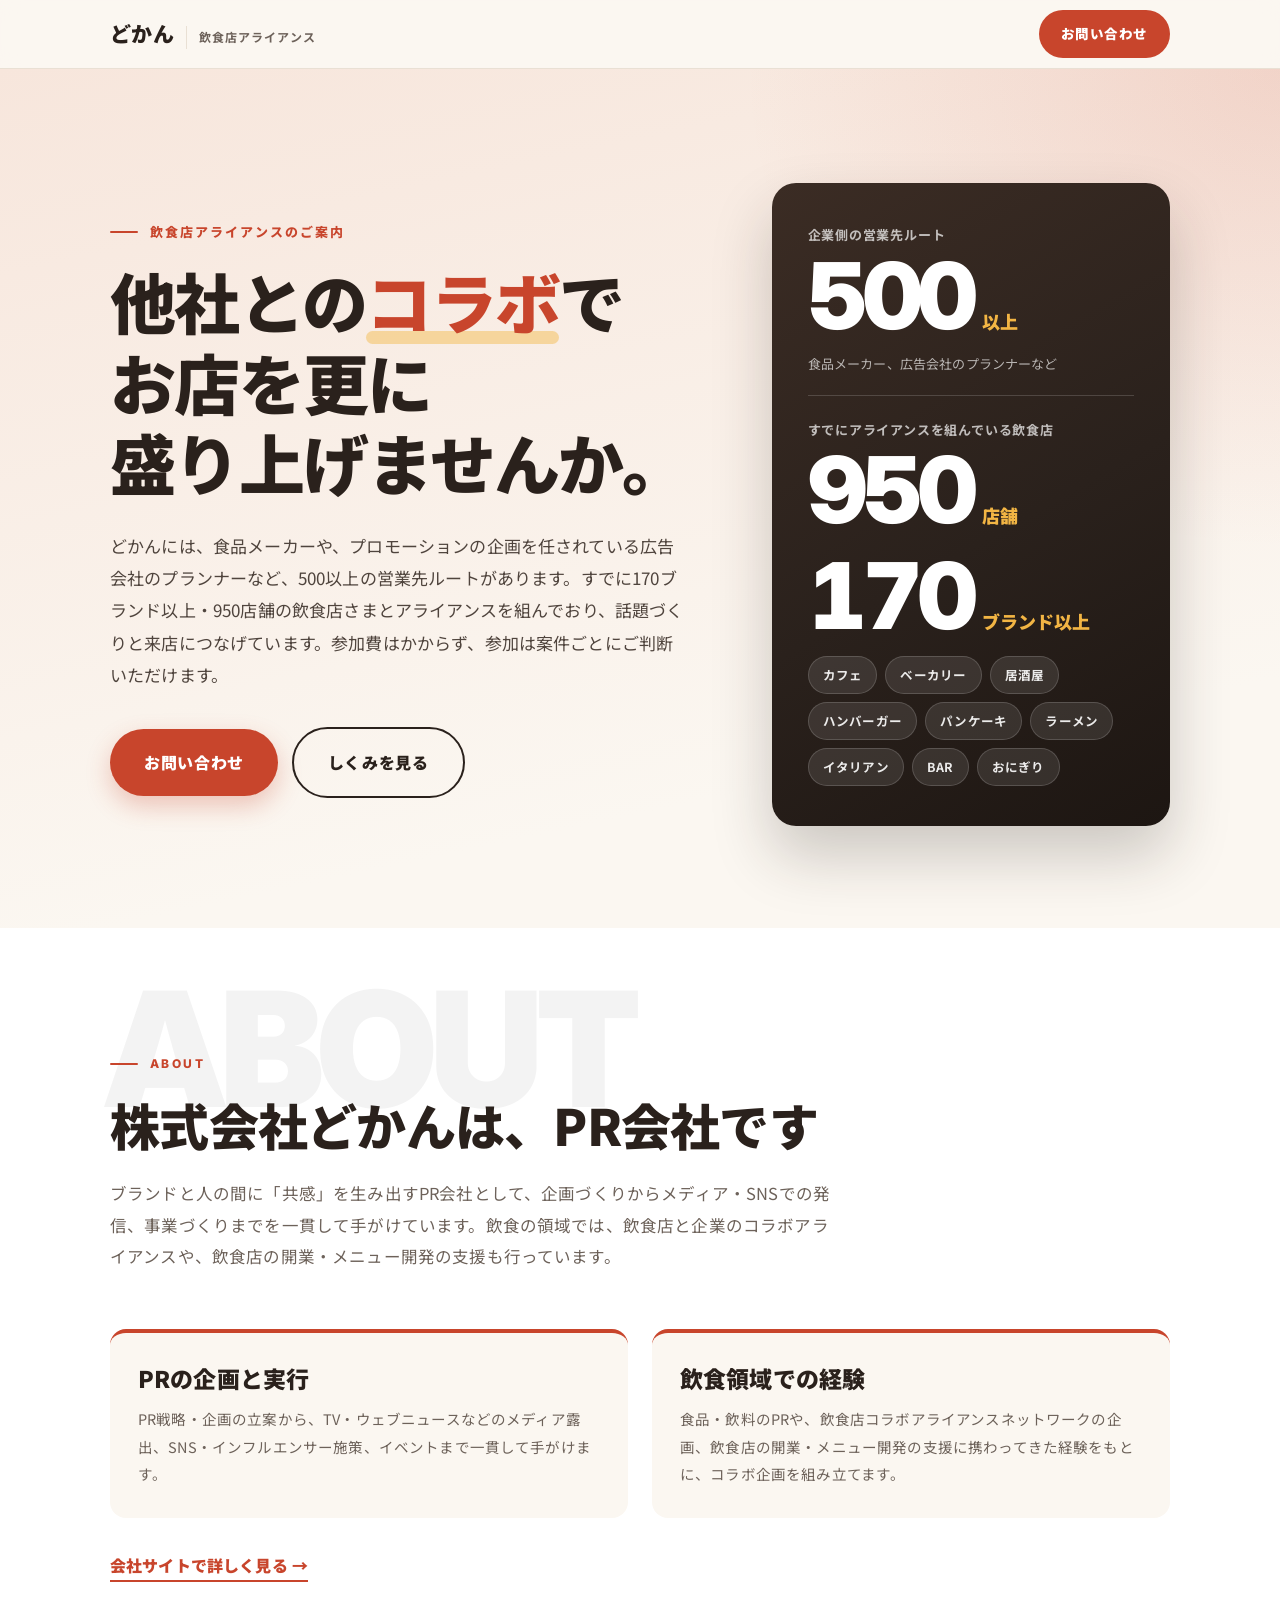
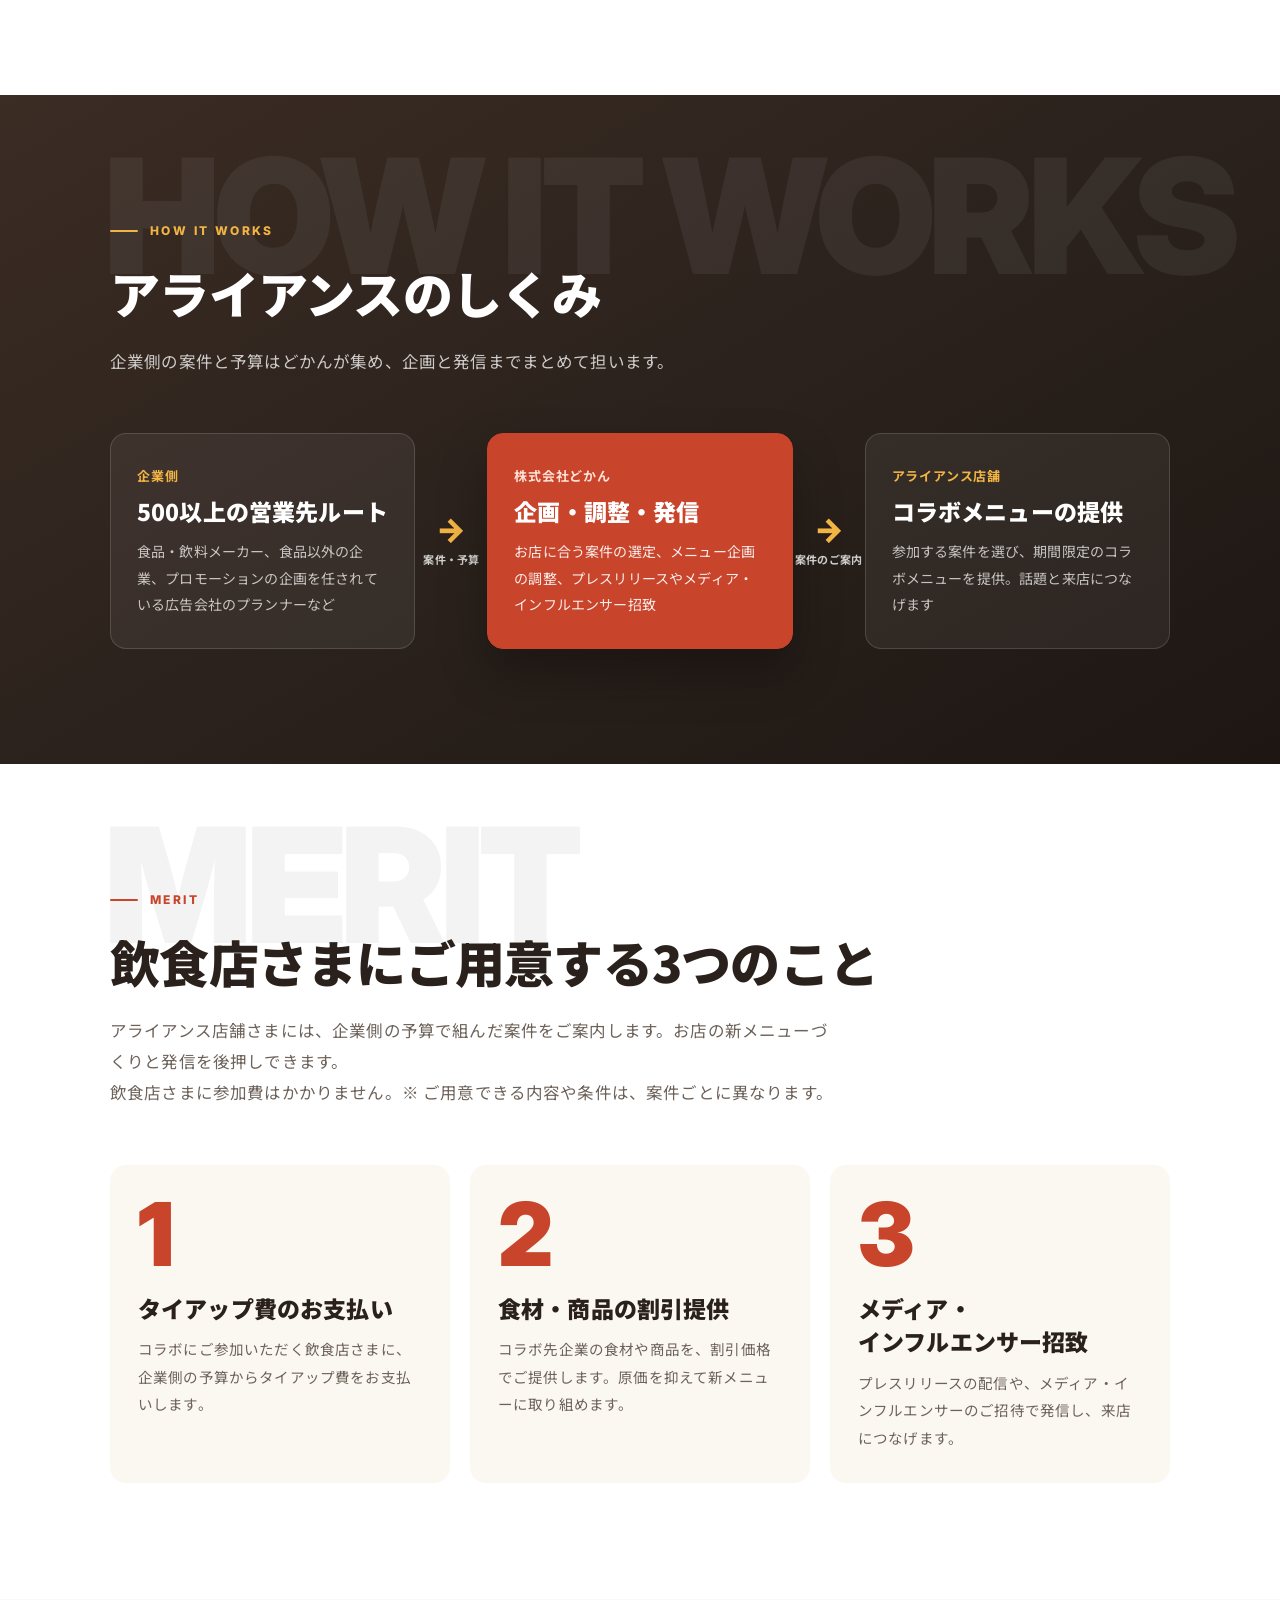
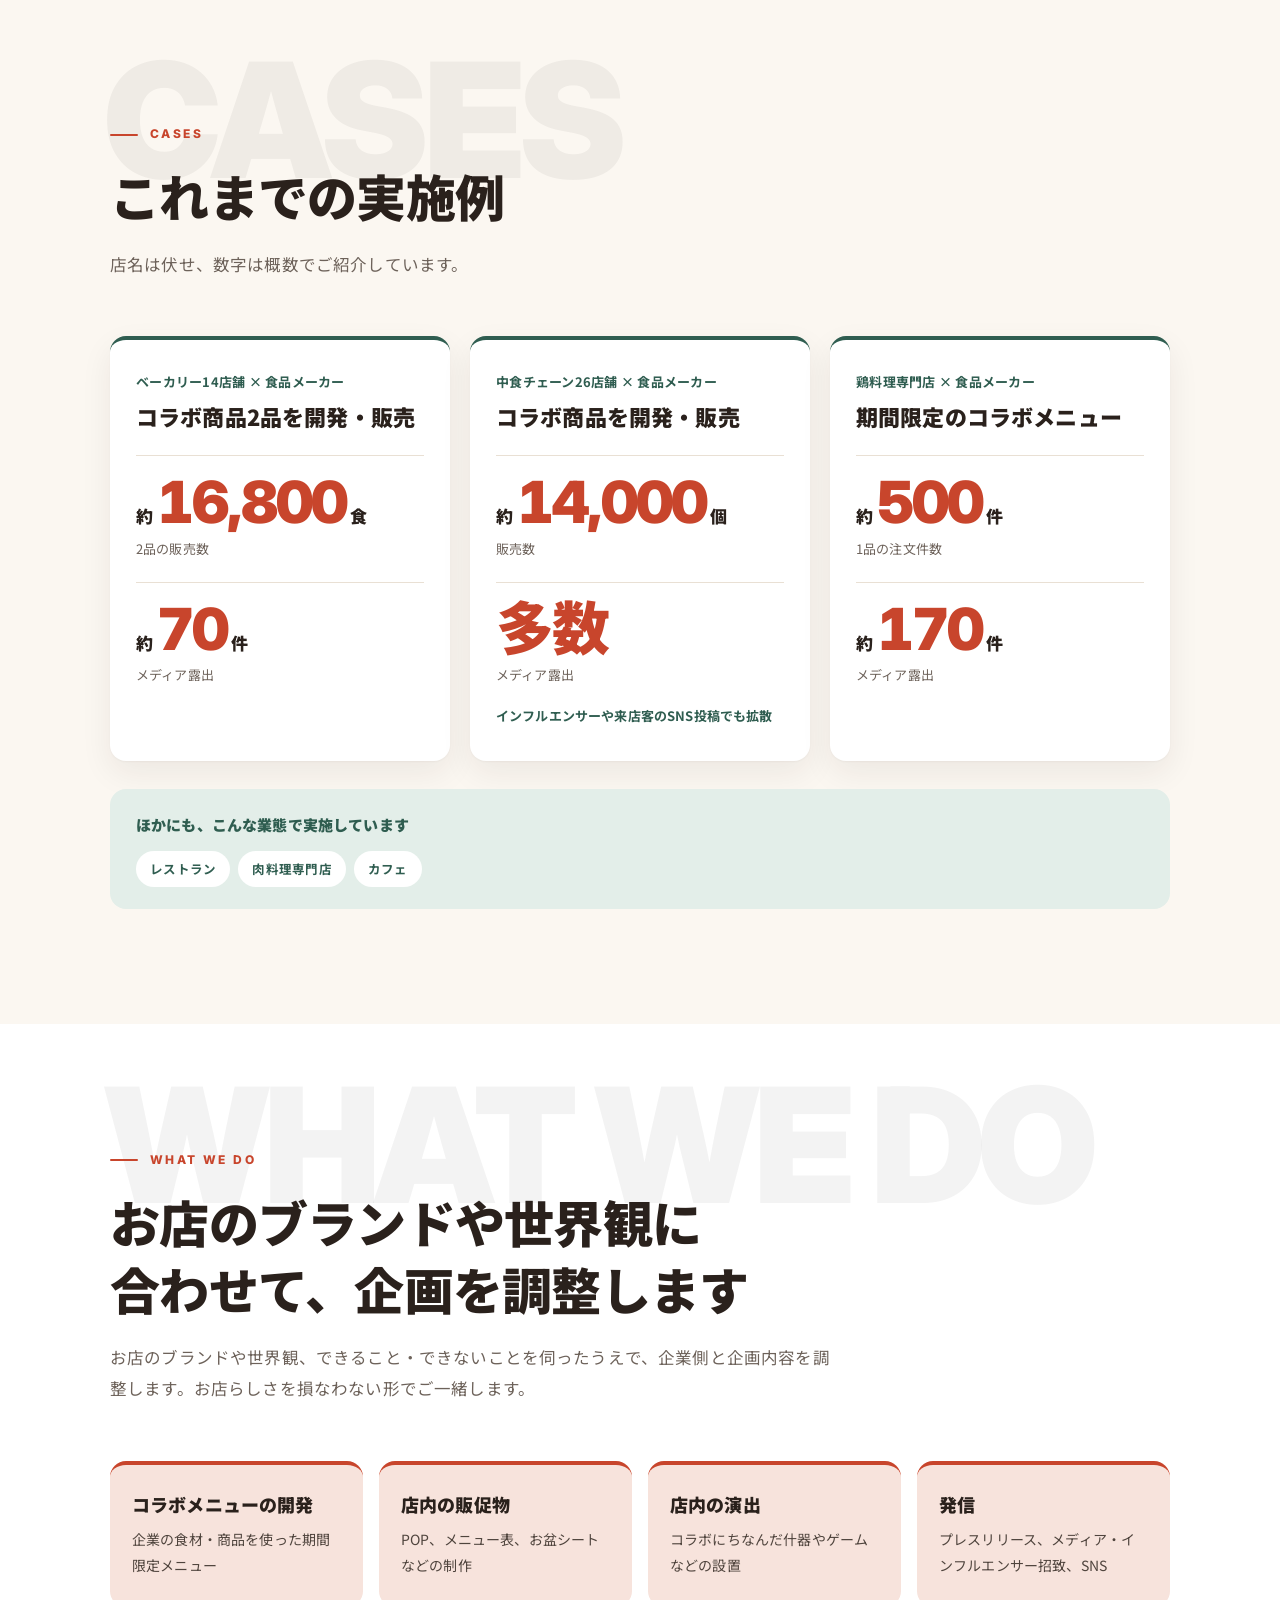
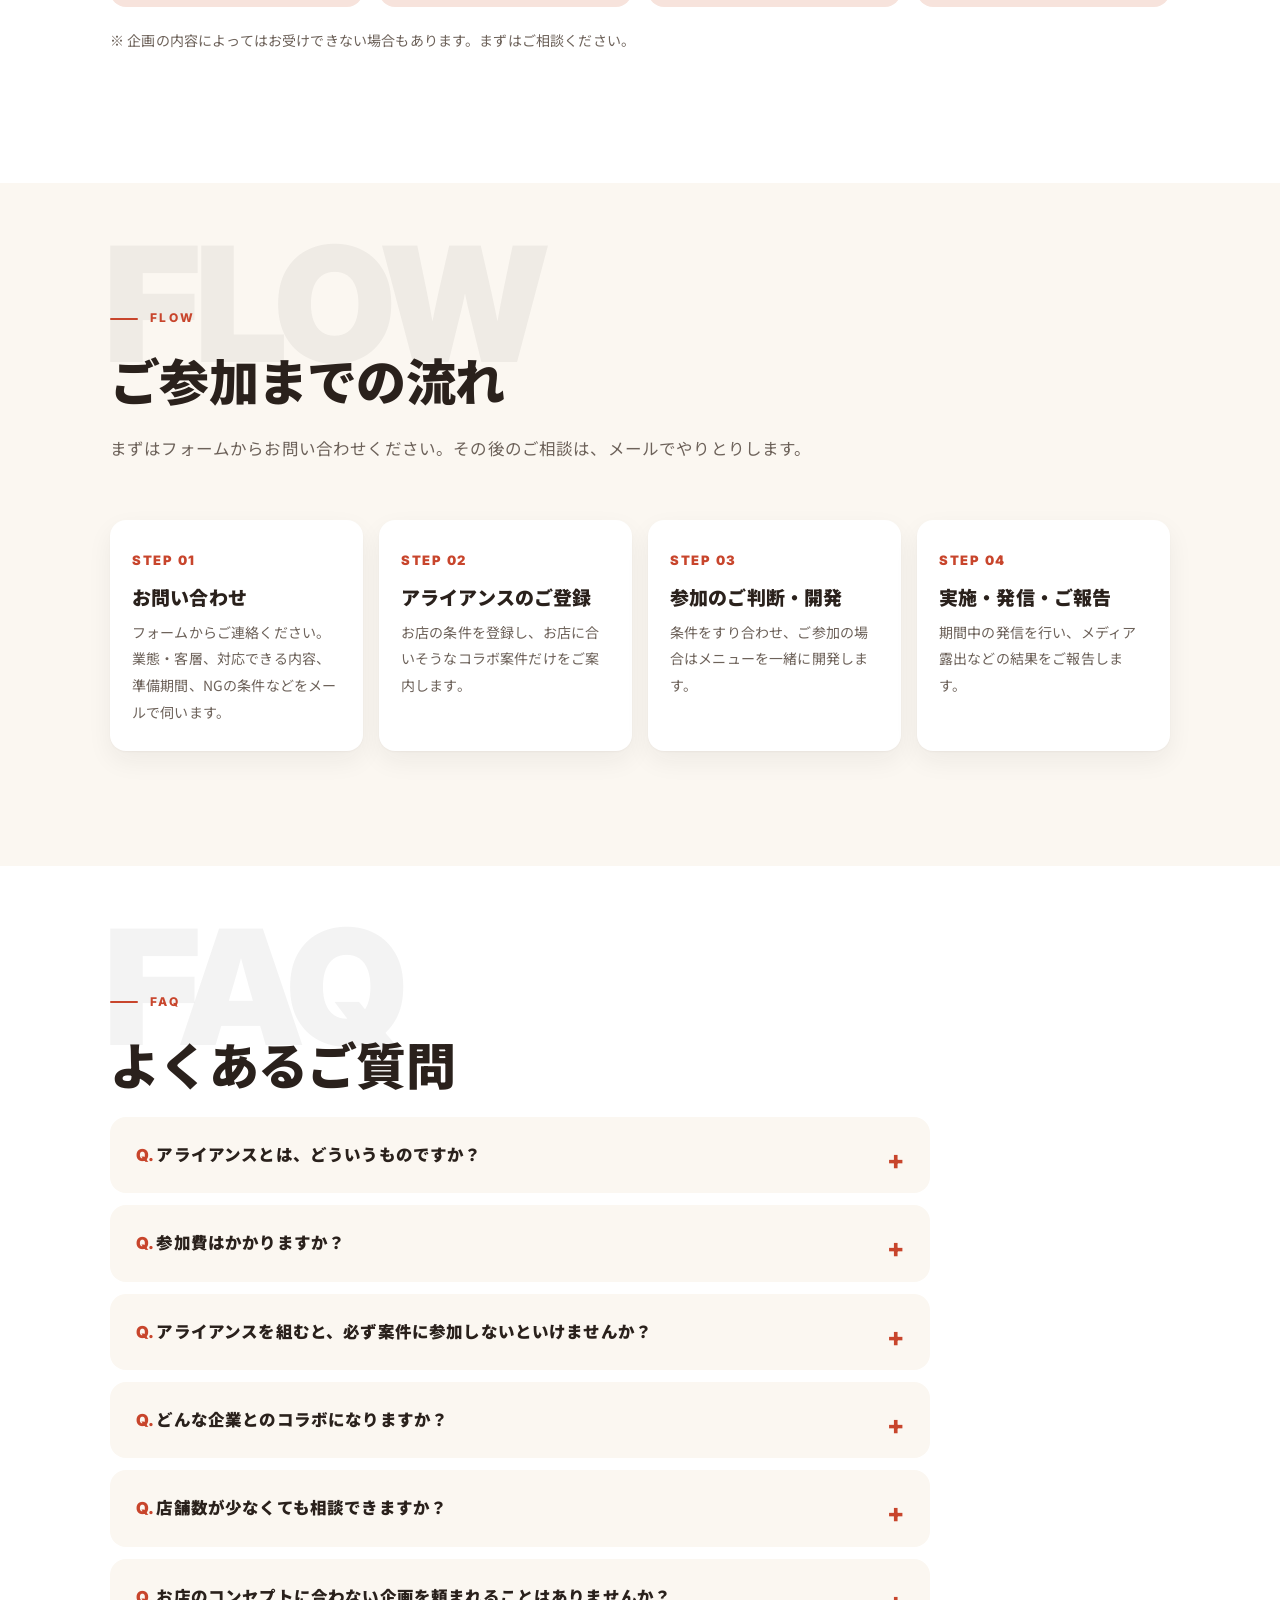
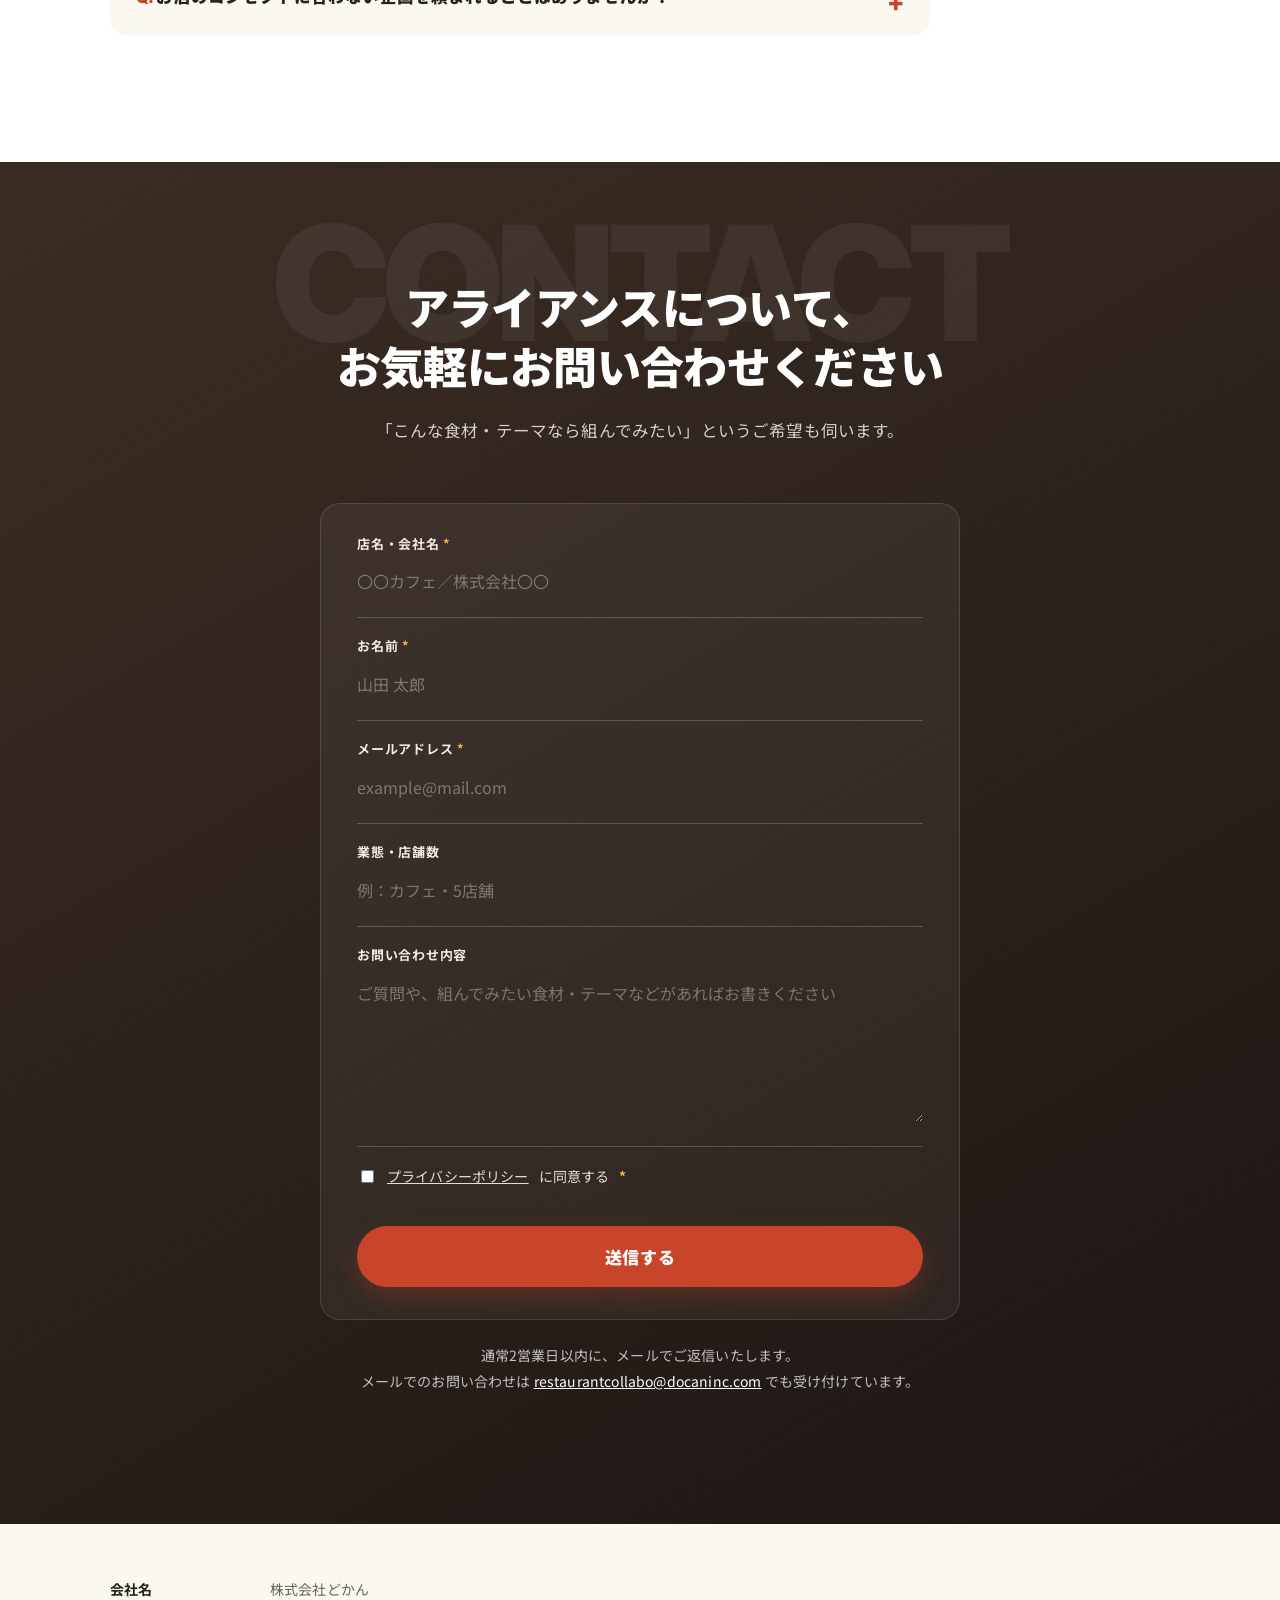
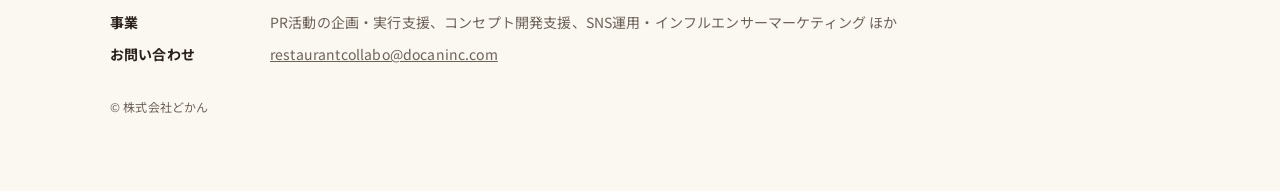
==== commit ac721efe: "飲食店向けLP：店舗数を950店舗・170ブランド以上に更新（PR会社向けLPと統一） Co-Authored-By: Claude Opus 5.5 <noreply@anthropic.com>" ====
--- a/collabo/index.html
+++ b/collabo/index.html
@@ -363,7 +363,7 @@
       <div>
         <span class="eyebrow">飲食店アライアンスのご案内</span>
         <h1><span class="nw">他社との<em>コラボ</em>で</span><span class="nw">お店を更に</span><span class="nw">盛り上げませんか。</span></h1>
-        <p>どかんには、食品メーカーや、プロモーションの企画を任されている広告会社のプランナーなど、500以上の営業先ルートがあります。すでに168ブランド・777店舗の飲食店さまとアライアンスを組んでおり、話題づくりと来店につなげています。参加費はかからず、参加は案件ごとにご判断いただけます。</p>
+        <p>どかんには、食品メーカーや、プロモーションの企画を任されている広告会社のプランナーなど、500以上の営業先ルートがあります。すでに170ブランド以上・950店舗の飲食店さまとアライアンスを組んでおり、話題づくりと来店につなげています。参加費はかからず、参加は案件ごとにご判断いただけます。</p>
         <div class="hero-actions">
           <a class="btn" href="#contact">お問い合わせ</a>
           <a class="btn ghost" href="#how">しくみを見る</a>
@@ -375,8 +375,8 @@
         <p class="stat-note">食品メーカー、広告会社のプランナーなど</p>
         <hr>
         <div class="label">すでにアライアンスを組んでいる飲食店</div>
-        <div class="stat-row"><b>168</b><span>ブランド</span></div>
-        <div class="stat-row"><b>777</b><span>店舗</span></div>
+        <div class="stat-row"><b>950</b><span>店舗</span></div>
+        <div class="stat-row"><b>170</b><span>ブランド以上</span></div>
         <div class="tags">
           <span class="tag">カフェ</span><span class="tag">ベーカリー</span><span class="tag">居酒屋</span>
           <span class="tag">ハンバーガー</span><span class="tag">パンケーキ</span><span class="tag">ラーメン</span>
